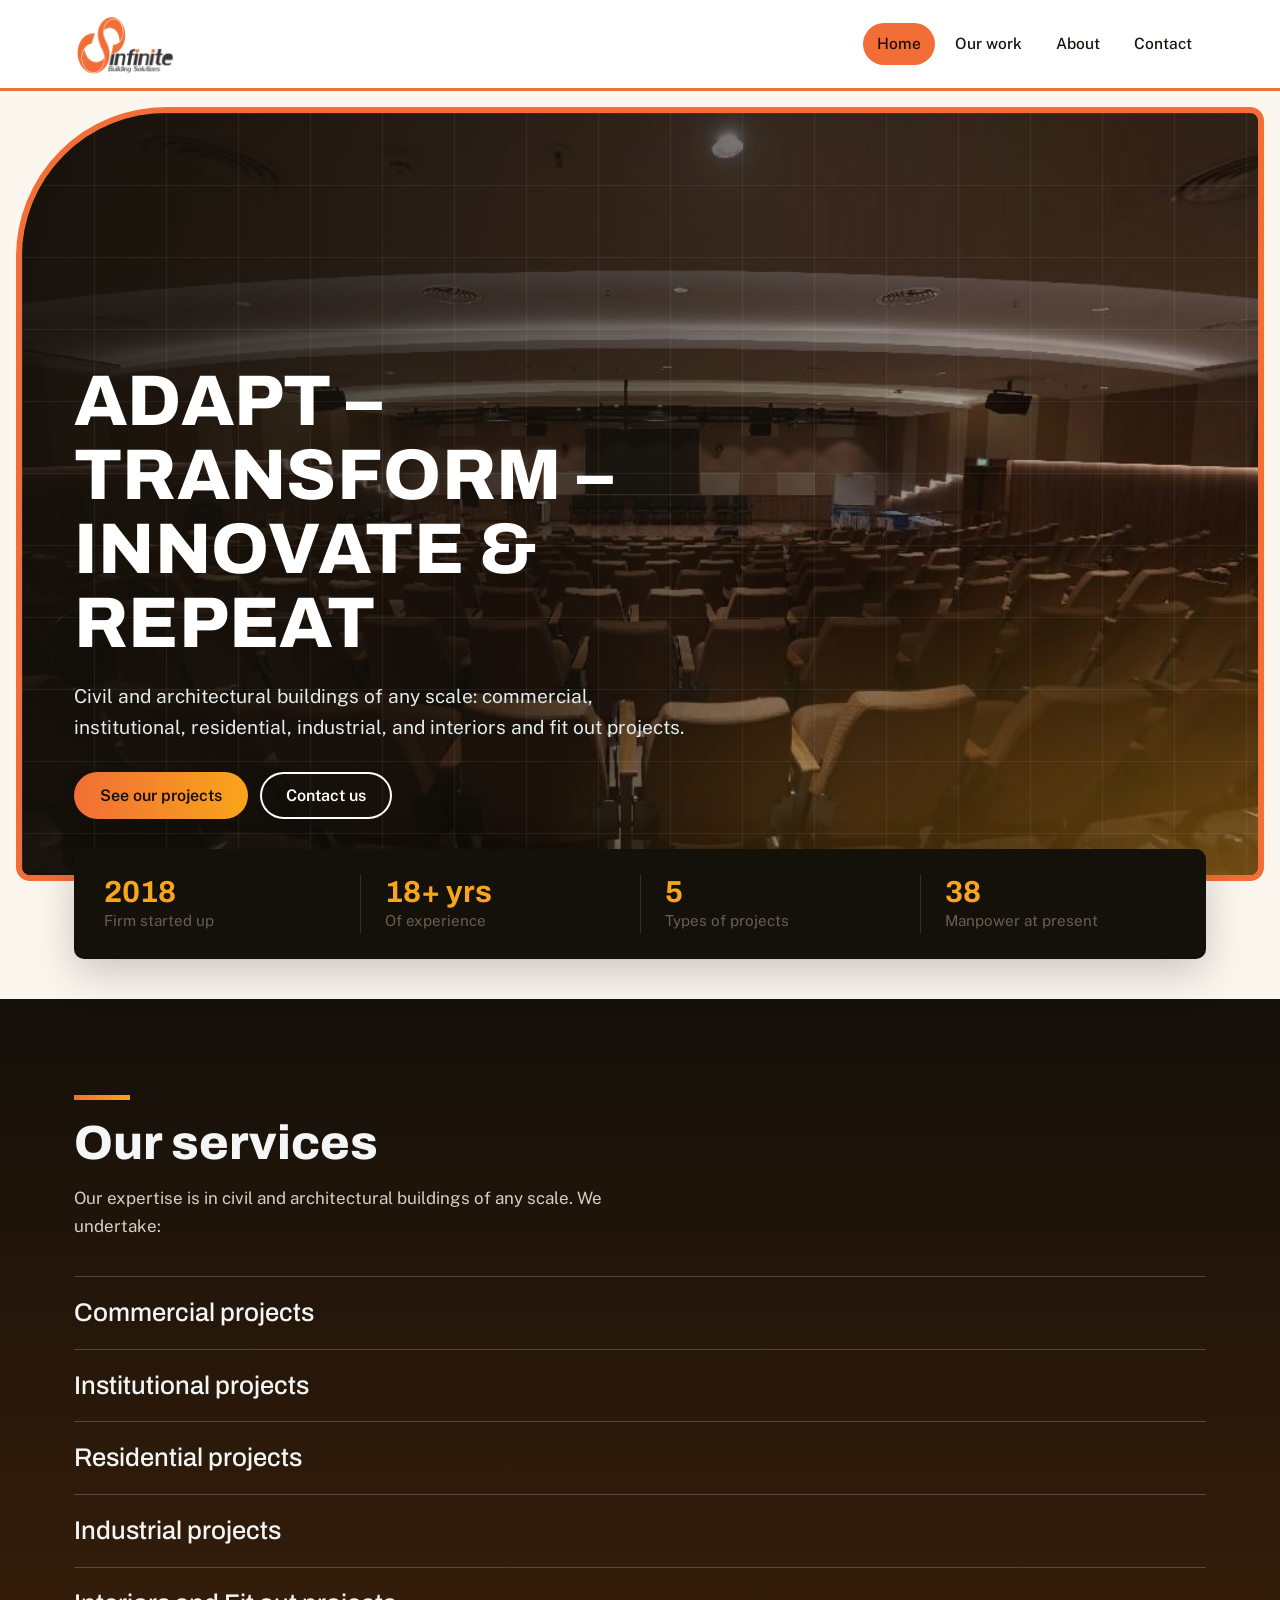
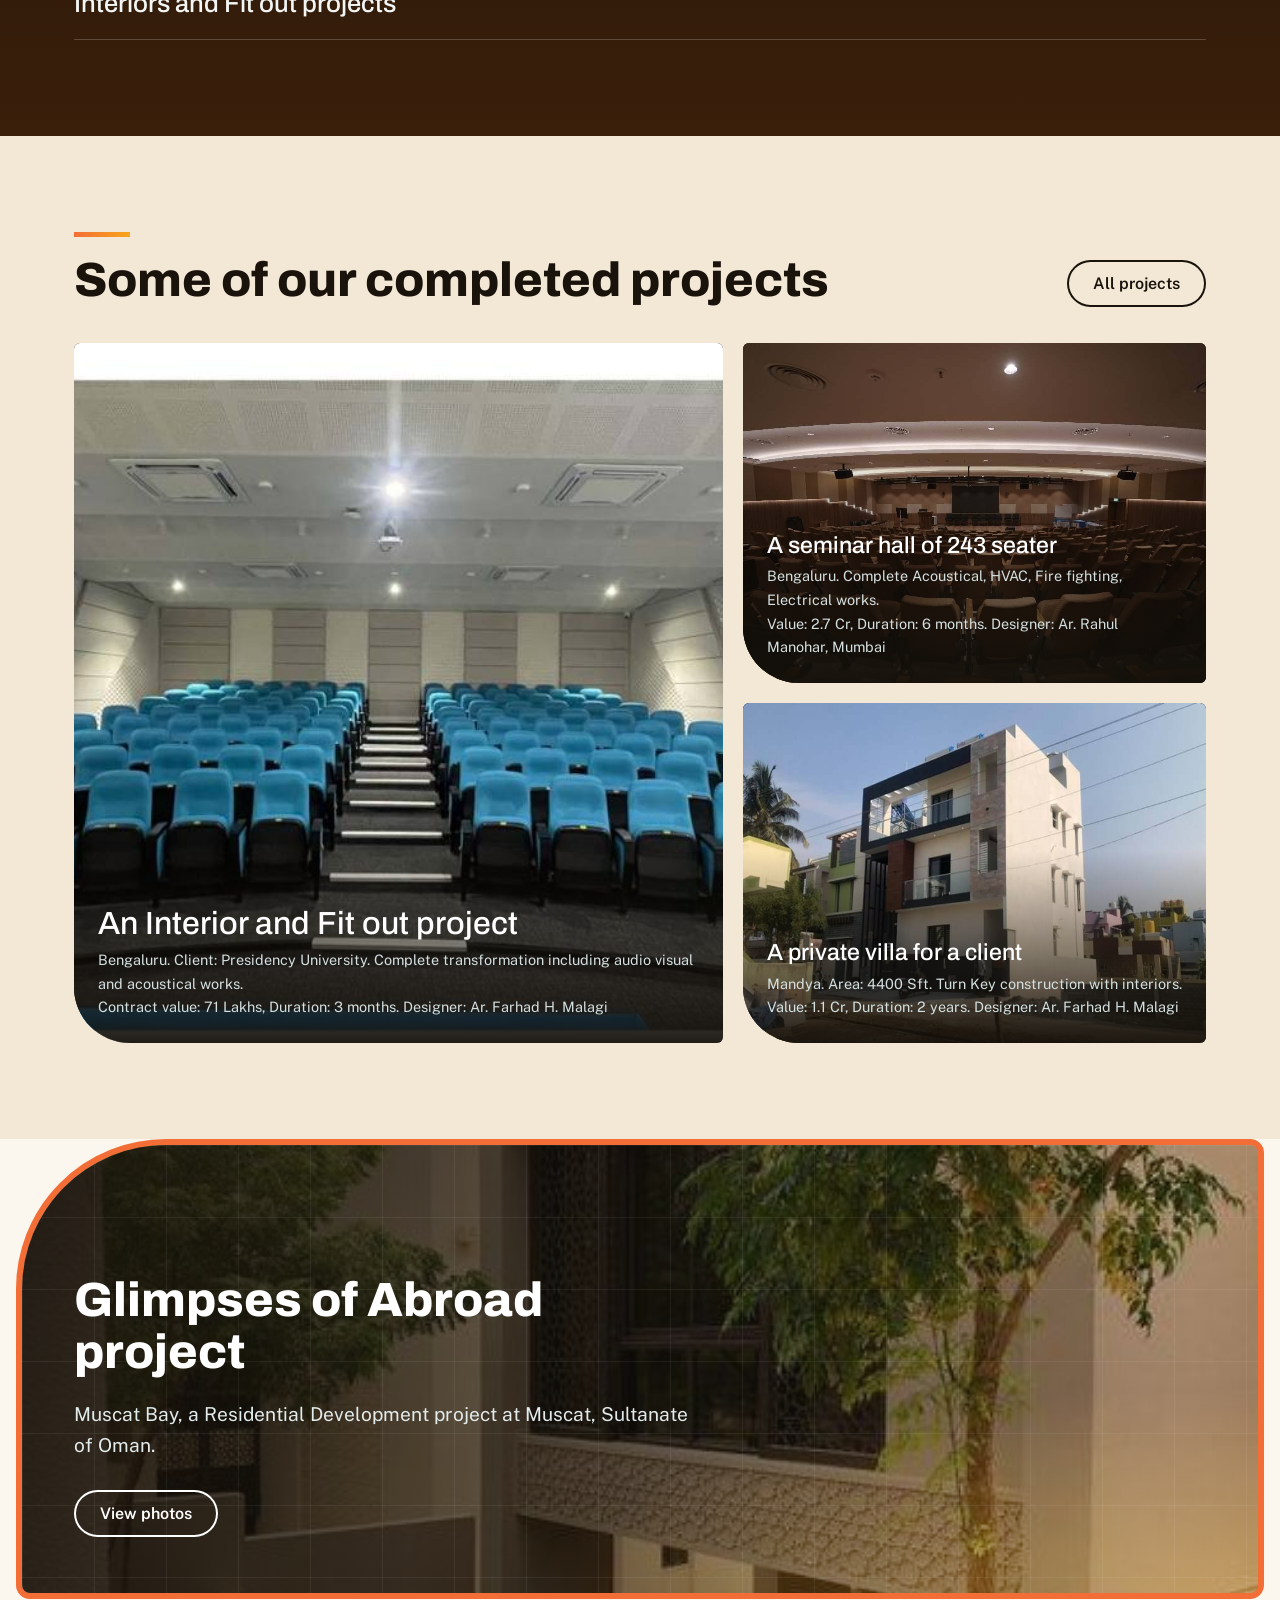
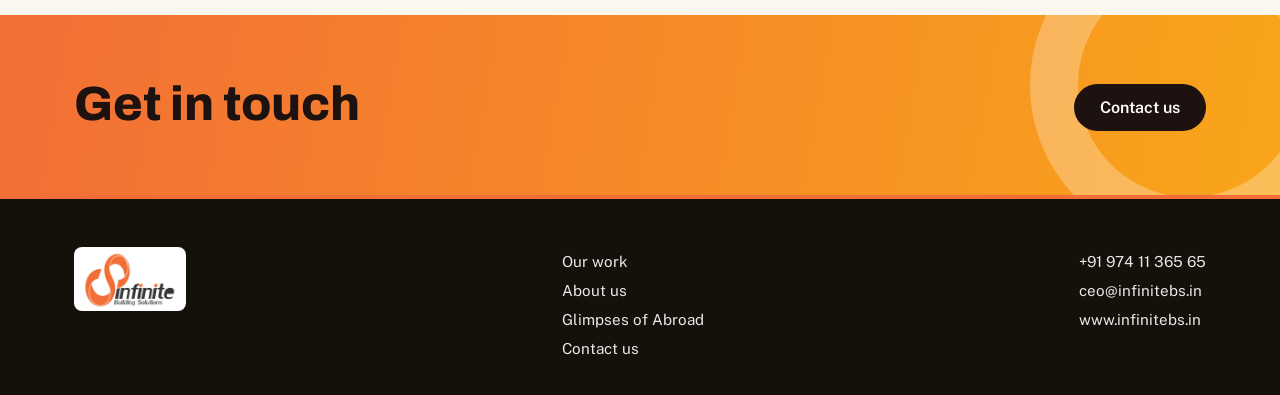
==== index.html @ ffa393c1 "Mobile hamburger menu" ====
<!DOCTYPE html>
<html lang="en"><head><meta charset="utf-8">
<meta name="viewport" content="width=device-width, initial-scale=1, viewport-fit=cover">
<title>Infinite Building Solutions</title>
<link rel="preconnect" href="https://fonts.googleapis.com"><link rel="preconnect" href="https://fonts.gstatic.com" crossorigin>
<link href="https://fonts.googleapis.com/css2?family=Archivo:wght@500;700;800&family=Public+Sans:wght@400;500;600&display=swap" rel="stylesheet">
<link rel="stylesheet" href="css/style.css">
</head><body>
<header><div class="nav"><a href="#home" aria-label="Infinite Building Solutions, home"><img src="images/logo.png" alt="Infinite Building Solutions"></a>
<button class="mb" aria-label="Menu" aria-expanded="false"><span></span><span></span><span></span></button>
<nav aria-label="Main"><a href="#home" data-l="home">Home</a><a href="#work" data-l="work">Our work</a><a href="#about" data-l="about">About</a><a href="#contact" data-l="contact">Contact</a></nav></div></header>
<main>
<section class="pg" id="home">
<div class="bn tall i1"><div class="w"><h1>Adapt – Transform – Innovate &amp; Repeat</h1><p>Civil and architectural buildings of any scale: commercial, institutional, residential, industrial, and interiors and fit out projects.</p><div class="cta"><a class="btn" href="#work">See our projects</a><a class="btn ghost lt" href="#contact">Contact us</a></div></div></div>
<div class="w"><div class="stats"><div><b>2018</b>Firm started up</div><div><b>18+ yrs</b>Of experience</div><div><b>5</b>Types of projects</div><div><b>38</b>Manpower at present</div></div></div>
<div class="sec dark" style="margin-top:40px"><div class="w"><h2>Our services</h2><p class="lead" style="margin-top:14px">Our expertise is in civil and architectural buildings of any scale. We undertake:</p>
<div class="svc"><div><h3>Commercial projects</h3></div><div><h3>Institutional projects</h3></div><div><h3>Residential projects</h3></div><div><h3>Industrial projects</h3></div><div><h3>Interiors and Fit out projects</h3></div></div></div></div>
<div class="sec" style="background:var(--st)"><div class="w"><div class="hd"><h2>Some of our completed projects</h2><a class="btn ghost" href="#work">All projects</a></div><div class="peek" id="peek"></div></div></div>
<div class="bn mid i5"><div class="w"><h2>Glimpses of Abroad project</h2><p>Muscat Bay, a Residential Development project at Muscat, Sultanate of Oman.</p><a href="#abroad" class="btn ghost lt">View photos</a></div></div>
<div class="band"><div class="w hd" style="margin:0 auto"><h2>Get in touch</h2><a class="btn" href="#contact">Contact us</a></div></div></section>

<section class="pg" id="work"><div class="bn i2"><div class="w"><h1>Our work</h1><p>Some of our completed projects and on going projects.</p></div></div>
<div class="w sec" style="padding-top:56px"><h2>Completed projects</h2><div class="grid" id="done"></div><h2 class="g2">Ongoing projects</h2><div class="grid" id="going"></div></div></section>

<section class="pg" id="about"><div class="bn i3"><div class="w"><h1>About us</h1></div></div>
<div class="w sec two"><div><p>With 18+ years of vast experience in construction, architecture, latest technology and interiors, with Indian and international working knowledge, thorough practices and an understanding of industrial requirements in construction, we aim at new challenges, with high capability to solve maximum construction problems and targeting new altitudes. We are now coming to you with a brand name of “Infinite Building Solutions”.</p>
<p>Our firm started up in 2018 aiming to construct designer specific buildings with a vision of being super specialized in professional engineering services.</p>
<p>Apart from that we have a bench mark to be an expert, reliable and renowned building contractor wherever we operate.</p></div>
<div class="facts"><div><b>2018</b>Firm started up</div><div><b>18+ years</b>Of experience</div><div><b>5</b>Types of projects</div><div><b>38</b>Manpower at present</div></div></div>
<div class="sec dark"><div class="w two"><div><h2>Our mission</h2><p style="margin-top:22px"><b>ADAPT – TRANSFORM – INNOVATE &amp; REPEAT</b></p><p>Our mission is to provide an exceptional customer service. We strive to make you feel special, acknowledged and appreciated.</p><p>We pride ourselves on being trustworthy, professional and ethical while developing a strong relationship with you. So we not only build, we will always try to exceed your expectations in terms of service.</p><p>We believe in you as you believe in us to complete the project with the best of industry standards.</p></div>
<div><h2>Manpower at present</h2><table class="mp" style="margin-top:22px"><tr><td>CEO</td><td>1</td></tr><tr><td>Accountant</td><td>1</td></tr><tr><td>HR</td><td>1</td></tr><tr><td>Quantity surveyor</td><td>1</td></tr><tr><td>Site engineers</td><td>3</td></tr><tr><td>Site supervisors</td><td>3</td></tr><tr><td>Carpenters</td><td>6</td></tr><tr><td>Helpers</td><td>6</td></tr><tr><td>Masons</td><td>5</td></tr><tr><td>Helpers</td><td>5</td></tr><tr><td>Painters</td><td>6</td></tr></table>
<p class="mut">Organization chart: the CEO oversees Accounts, HR, Quantity surveyor and Site engineers. Site engineers lead Site supervisors, who lead the workers.</p></div></div></div>
<div class="band"><div class="w hd" style="margin:0 auto"><h2>Get in touch</h2><a class="btn" href="#contact">Contact us</a></div></div></section>

<section class="pg" id="abroad"><div class="bn i6"><div class="w"><h1>Glimpses of Abroad project</h1><p>Middle East project photographical glimpses for reference.</p></div></div>
<div class="w sec"><h2>Muscat Bay</h2><p style="font-size:1.2rem;margin-top:18px">A Residential Development project at Muscat, Sultanate of Oman.</p><div class="gal"><img src="images/abroad-01.jpg" alt="Muscat Bay, Muscat, Sultanate of Oman" loading="lazy"><img src="images/abroad-02.jpg" alt="Muscat Bay, Muscat, Sultanate of Oman" loading="lazy"><img src="images/abroad-03.jpg" alt="Muscat Bay, Muscat, Sultanate of Oman" loading="lazy"><img src="images/abroad-04.jpg" alt="Muscat Bay, Muscat, Sultanate of Oman" loading="lazy"><img src="images/abroad-05.jpg" alt="Muscat Bay, Muscat, Sultanate of Oman" loading="lazy"><img src="images/abroad-06.jpg" alt="Muscat Bay, Muscat, Sultanate of Oman" loading="lazy"><img src="images/abroad-07.jpg" alt="Muscat Bay, Muscat, Sultanate of Oman" loading="lazy"><img src="images/abroad-08.jpg" alt="Muscat Bay, Muscat, Sultanate of Oman" loading="lazy"><img src="images/abroad-09.jpg" alt="Muscat Bay, Muscat, Sultanate of Oman" loading="lazy"><img src="images/abroad-10.jpg" alt="Muscat Bay, Muscat, Sultanate of Oman" loading="lazy"><img src="images/abroad-11.jpg" alt="Muscat Bay, Muscat, Sultanate of Oman" loading="lazy"><img src="images/abroad-12.jpg" alt="Muscat Bay, Muscat, Sultanate of Oman" loading="lazy"></div></div>
<div class="band"><div class="w hd" style="margin:0 auto"><h2>Get in touch</h2><a class="btn" href="#contact">Contact us</a></div></div></section>
<section class="pg" id="contact"><div class="bn i4"><div class="w"><h1>Contact us</h1></div></div>
<div class="w two sec"><form id="f"><label>Your name<input name="n" required autocomplete="name"></label><label>Phone<input name="p" type="tel" required autocomplete="tel"></label>
<label>Project type<select name="t"><option>Commercial projects</option><option>Institutional projects</option><option>Residential projects</option><option>Industrial projects</option><option>Interiors and Fit out projects</option></select></label>
<label>About your project<textarea name="m" rows="5"></textarea></label><button class="btn" type="submit">Send enquiry</button><small class="mut" id="note"></small></form>
<div class="info"><p><b>Contact number</b><a href="tel:+919741136565">+91 974 11 365 65</a></p><p><b>Email Id</b><a href="mailto:ceo@infinitebs.in">ceo@infinitebs.in</a></p><p><b>Website</b><a href="https://www.infinitebs.in">www.infinitebs.in</a></p><p><b>Principal place of business</b>340, Post Office Road, Sri Bireshwara Kurubhara Sanga, Siddalingapura, Mysuru, Karnataka 570003</p></div></div></section>
</main>
<footer><div class="w"><div><img src="images/logo.png" alt="Infinite Building Solutions"></div>
<div><a href="#work">Our work</a><a href="#about">About us</a><a href="#abroad">Glimpses of Abroad</a><a href="#contact">Contact us</a></div><div><a href="tel:+919741136565">+91 974 11 365 65</a><a href="mailto:ceo@infinitebs.in">ceo@infinitebs.in</a><a href="https://www.infinitebs.in">www.infinitebs.in</a></div></div></footer>
<script src="js/script.js" defer></script>
</body></html>
---- css/style.css ----
:root{--or:#f26e36;--ink:#373535;--pe:#1f3d47;--bg:#fff;--fg:#2b2a2a;--mut:#6a6b6d;--st:#eef1f0;--ln:#dfe3e2;box-sizing:border-box;padding-top:env(safe-area-inset-top,0px);padding-bottom:env(safe-area-inset-bottom,0px);color-scheme:light}
html{scroll-padding-top:env(safe-area-inset-top,0px);scroll-behavior:smooth}


*,*::before,*::after{box-sizing:inherit}
body{margin:0;background:var(--bg);color:var(--fg);font:400 17px/1.65 "Public Sans",system-ui,sans-serif}
body::before{content:"";position:fixed;inset:0 0 auto;height:env(safe-area-inset-top,0px);background:var(--bg);z-index:10}
h1,h2,h3{font-family:"Archivo","Public Sans",system-ui,sans-serif;line-height:1.08;margin:0;letter-spacing:-.02em}
h1{font-size:clamp(2.5rem,6.4vw,5rem);font-weight:700}h2{font-size:clamp(1.9rem,4vw,3rem);font-weight:700}h3{font-size:1.3rem;font-weight:500}
p{margin:0 0 1em;max-width:62ch}a{color:inherit}
:focus-visible{outline:3px solid var(--or);outline-offset:3px}
.w{max-width:1180px;margin:0 auto;padding:0 24px}
header{position:sticky;top:env(safe-area-inset-top,0px);z-index:20;background:var(--bg);border-bottom:1px solid var(--ln)}
.nav{display:flex;align-items:center;justify-content:space-between;gap:16px;padding:12px 24px;max-width:1180px;margin:0 auto}
.nav img{height:46px;display:block;background:#fff;border-radius:8px;padding:3px 6px}
nav{display:flex;gap:6px;align-items:center;flex-wrap:wrap}
nav a{text-decoration:none;padding:8px 14px;border-radius:99px;font-weight:500;font-size:.97rem}
nav a:hover{background:var(--st)}nav a.on{background:var(--ink);color:#fff}
.btn{display:inline-block;background:var(--or);color:#1d1210;font-weight:600;padding:14px 26px;border-radius:99px;text-decoration:none;border:0;font:600 1rem "Public Sans",sans-serif;cursor:pointer}
.btn:hover{filter:brightness(1.07)}.btn.ghost{background:transparent;color:var(--fg);box-shadow:inset 0 0 0 2px var(--fg)}
.pg{display:none}.pg.on{display:block}
.hero{display:grid;grid-template-columns:1fr 1.05fr;gap:56px;align-items:center;padding:64px 0 80px}
.hero p{font-size:1.18rem;color:var(--mut);margin:24px 0 32px}.cta{display:flex;gap:12px;flex-wrap:wrap}
.frame{position:relative;margin:0 0 0 20px}
.frame::before{content:"";position:absolute;inset:-18px 18px 18px -18px;border:6px solid var(--or);border-radius:170px 10px 10px 10px}
.frame img{position:relative;display:block;width:100%;aspect-ratio:4/4.3;object-fit:cover;border-radius:170px 10px 10px 10px;animation:rv 1.1s cubic-bezier(.2,.7,.2,1) both}
@keyframes rv{from{clip-path:inset(0 0 100% 0)}to{clip-path:inset(0)}}
@media (prefers-reduced-motion:reduce){.frame img{animation:none}html{scroll-behavior:auto}}
.sec{padding:84px 0}.dark{background:var(--pe);color:#f3f6f5}.dark .mut{color:#b8c8c9}.mut{color:var(--mut)}
.svc{margin-top:36px;border-top:1px solid #ffffff33}
.svc div{display:grid;grid-template-columns:minmax(200px,1fr) 2fr;gap:24px;padding:22px 0;border-bottom:1px solid #ffffff33;align-items:baseline}
.svc h3{font-size:1.6rem}.svc p{margin:0;color:#cfdcdc}
.hd{display:flex;justify-content:space-between;align-items:end;gap:24px;flex-wrap:wrap;margin-bottom:36px}
.peek{display:grid;grid-template-columns:1.4fr 1fr;grid-template-rows:auto auto;gap:20px}
.peek .a{grid-row:span 2}
.card{background:var(--st);border-radius:6px 6px 6px 56px;overflow:hidden;display:flex;flex-direction:column}
.card img,.tile{width:100%;height:230px;object-fit:cover;display:block}
.peek .a img{height:100%;min-height:380px}
.tile{background:var(--pe);color:#ffffff88;font:700 2.2rem "Archivo",sans-serif;display:flex;align-items:end;padding:16px;background-image:linear-gradient(135deg,transparent 60%,var(--or) 60%)}
.card .b{padding:18px 22px 24px}.card h3{margin-bottom:6px}.card small{color:var(--mut);display:block;font-size:.9rem}
.tag{display:inline-block;font-size:.8rem;font-weight:600;background:var(--or);color:#1d1210;padding:2px 10px;border-radius:99px;margin-bottom:10px}
.filters{display:none;gap:8px;flex-wrap:wrap;margin-bottom:32px}
.filters button{font:500 .95rem "Public Sans",sans-serif;background:transparent;color:var(--fg);border:1.5px solid var(--ln);padding:8px 18px;border-radius:99px;cursor:pointer}
.filters button[aria-pressed=true]{background:var(--ink);color:#fff;border-color:var(--ink)}
.grid{display:grid;grid-template-columns:repeat(auto-fill,minmax(300px,1fr));gap:22px}
.ph{padding:64px 0 24px}.ph p{font-size:1.15rem;color:var(--mut);margin-top:18px}
.two{display:grid;grid-template-columns:1fr 1fr;gap:56px}
.facts{display:grid;grid-template-columns:1fr 1fr;gap:28px 20px;margin-top:8px}.facts b{display:block;font:700 2.1rem "Archivo",sans-serif}
.band{background:var(--or);color:#1d1210;padding:64px 0}.band .btn{background:#1d1210;color:#fff}
form{display:grid;gap:16px}label{font-weight:600;font-size:.95rem;display:grid;gap:6px}
input,select,textarea{font:inherit;padding:13px 14px;border-radius:8px;border:1.5px solid var(--ln);background:var(--bg);color:var(--fg)}
.info p{margin-bottom:1.2em}.info b{display:block}
footer{background:var(--ink);color:#e8e8e8;padding:48px 0 32px;font-size:.95rem}
footer .w{display:flex;justify-content:space-between;gap:24px;flex-wrap:wrap}footer img{height:50px;background:#fff;border-radius:8px;padding:4px 8px}
footer a{display:block;text-decoration:none;padding:2px 0}
@media(max-width:860px){.hero,.two,.peek{grid-template-columns:1fr}.peek .a{grid-row:auto}.svc div{grid-template-columns:1fr;gap:6px}.frame{margin-left:14px}.hero{padding-top:36px}.sec{padding:60px 0}}

:root{}
.bn{position:relative;margin:16px;border:6px solid var(--or);border-radius:150px 14px 14px 14px;min-height:46vh;display:flex;align-items:flex-end;color:#fff;background:var(--pe) center/cover no-repeat;overflow:hidden}
.bn::before{content:"";position:absolute;inset:0;background:linear-gradient(100deg,#0c1a1fe6 0%,#0c1a1f99 48%,#0c1a1f33 100%)}
.bn .w{position:relative;width:100%;padding-top:130px;padding-bottom:56px}.bn.tall{min-height:86vh}.bn.mid{min-height:380px;margin:0 16px 16px}
.bn h1{max-width:15ch}.bn.mid h2{max-width:18ch}.bn p{color:#e3ecec;font-size:1.2rem;margin:20px 0 28px;max-width:52ch}.bn .w>p:last-child{margin-bottom:0}
.btn.lt{color:#fff;box-shadow:inset 0 0 0 2px #fff}
.stats{display:grid;grid-template-columns:repeat(4,1fr);background:var(--bg);color:var(--fg);border-radius:10px;margin-top:-48px;position:relative;z-index:2;box-shadow:0 14px 44px #0003;padding:26px 6px}
.stats div{padding:0 24px;border-left:1px solid var(--ln);font-size:.95rem;color:var(--mut)}.stats div:first-child{border:0}.stats b{display:block;font:700 1.9rem "Archivo",sans-serif;color:var(--fg)}
.sec{padding:96px 0}
.card{position:relative;min-height:340px;color:#fff;background:var(--pe);isolation:isolate}
.card img,.tile{position:absolute;inset:0;width:100%;height:100%;object-fit:cover;z-index:-1;transition:transform .7s}
.card:hover img{transform:scale(1.05)}.peek .a{min-height:640px}.peek .a img{min-height:0}
.tile{font-size:2.6rem;align-items:flex-start;padding:22px;background-image:linear-gradient(135deg,transparent 62%,var(--or) 62%)}
.card .b{position:relative;margin-top:auto;width:100%;padding:90px 24px 24px;background:linear-gradient(transparent,#0a161bf2)}
.card h3{color:#fff;font-size:1.45rem}.card small{color:#d4e0e0}.peek .a h3{font-size:2rem}
.card{justify-content:flex-end}
@media(max-width:860px){.stats{grid-template-columns:1fr 1fr;gap:20px 0}.stats div:nth-child(3){border:0}.bn{border-radius:90px 12px 12px 12px;margin:10px}.bn.tall{min-height:80vh}.peek .a{min-height:420px}}

/* hero images: paths are relative to this stylesheet */
.bn.i1{background-image:url(../images/hero-home.jpg);background-position:center;background-size:cover}
.bn.i2{background-image:url(../images/hero-work.jpg);background-position:center;background-size:cover}
.bn.i3{background-image:url(../images/hero-about.jpg);background-position:center;background-size:cover}
.bn.i4{background-image:url(../images/hero-contact.jpg);background-position:center;background-size:cover}
.bn.i5{background-image:url(../images/oman.jpg);background-position:center;background-size:cover}

/* ---- v2: bolder palette, motion, theme picker ---- */
:root{--bg:#fff8f1;--fg:#241a15;--mut:#6f625a;--st:#ffe7d1;--ln:#efd7c2;--pe:#2b2625;--yl:#ffc83d;color-scheme:light}
html[data-pal=teal]{--bg:#f3fbfa;--fg:#0f2a2d;--mut:#4d6b6e;--st:#d9f2ee;--ln:#bfe3dd;--pe:#0d4a4f}
html[data-pal=night]{--bg:#15110f;--fg:#f4ece6;--mut:#b5a69c;--st:#221b18;--ln:#3a2f2a;--pe:#0a0706;color-scheme:dark}
body{overflow-x:clip}
.bn::before{background:linear-gradient(100deg,#150f0dcc 0%,#150f0d66 52%,#150f0d1a 100%)}
.bn h1{font-size:clamp(2.8rem,8vw,6.6rem);max-width:13ch}
mark{background:linear-gradient(transparent 60%,var(--yl) 60%);color:inherit;padding:0 .08em}
.btn{transition:transform .25s,filter .25s}.btn:hover{transform:translateY(-3px) rotate(-1deg)}
.bdg{position:absolute;right:7%;bottom:26%;width:150px;height:150px;z-index:2}
.bdg .rot{transform-origin:100px 100px;animation:sp 20s linear infinite}.bdg text{font:700 15.5px "Archivo",sans-serif;fill:#1d1210;letter-spacing:1.5px}
.bdg circle{fill:var(--yl)}.bdg .c{font:700 54px "Archivo",sans-serif;text-anchor:middle;letter-spacing:0}
@keyframes sp{to{transform:rotate(360deg)}}
.mq{background:var(--or);color:#1d1210;overflow:hidden;white-space:nowrap;padding:14px 0;transform:rotate(-1.4deg);margin:40px -20px 46px;border-block:3px solid #1d1210;position:relative;z-index:3}
.mq div{display:inline-block;animation:mq 30s linear infinite;font:700 1.5rem "Archivo",sans-serif;letter-spacing:.05em;text-transform:uppercase}
@keyframes mq{to{transform:translateX(-50%)}}
.svc div{transition:background .3s,padding .3s,color .3s}.svc div:hover{background:var(--or);color:#1d1210;padding-left:22px}.svc div:hover p{color:#1d1210}
.card{transition:transform .35s,border-radius .35s}.card:hover{transform:translateY(-8px);border-radius:56px 6px 56px 6px}
.band{position:relative;overflow:hidden}.band::after{content:"";position:absolute;right:-70px;top:-90px;width:320px;height:320px;border:48px solid #ffffff45;border-radius:50%}.band .w{position:relative;z-index:1}
.stats b{color:var(--or)}
.rv{opacity:0;transform:translateY(30px);transition:opacity .7s,transform .7s}.rv.in{opacity:1;transform:none}
.tp{position:fixed;right:16px;bottom:calc(16px + env(safe-area-inset-bottom,0px));z-index:30;display:flex;gap:8px;align-items:center;background:var(--bg);color:var(--fg);border:1px solid var(--ln);padding:8px 12px;border-radius:99px;box-shadow:0 8px 28px #0003;font-size:.78rem;font-weight:600}
.tp button{width:26px;height:26px;border-radius:50%;border:2px solid var(--bg);cursor:pointer;box-shadow:0 0 0 1px var(--ln)}.tp button[aria-pressed=true]{box-shadow:0 0 0 2px var(--fg)}
@media(max-width:860px){.bdg{width:100px;height:100px;right:5%;bottom:30%}.mq div{font-size:1.15rem}}
@media(prefers-reduced-motion:reduce){.rv{opacity:1;transform:none;transition:none}.mq div,.bdg .rot{animation:none}}

/* ---- v3: golden-hour palette, premium + bold, logo tab ---- */
:root{--bg:#fbf6ee;--fg:#1a130c;--mut:#6b5d4f;--st:#f3e8d6;--ln:#e6d6bd;--pe:#1b130b;--dk:#14100a;--br:#3a1f0a;--am:#f9a51a;--yl:#fdd04e;color-scheme:light}
body::before{background:var(--dk)}
header{background:var(--dk);border-bottom:1px solid #ffffff1f}
.nav img{height:96px;margin:-12px 0 -56px;padding:14px 22px;border-radius:0 0 28px 28px;background:#fff;box-shadow:0 14px 32px #0007,0 4px 0 var(--or)}
nav a{color:#f3ece2}nav a:hover{background:#ffffff1c}nav a.on{background:var(--or);color:#14100a}
.btn{background:linear-gradient(90deg,var(--or),var(--am));color:#14100a}
.bn::before{background:linear-gradient(#ffffff10 1px,transparent 1px) 0 0/72px 72px,linear-gradient(90deg,#ffffff10 1px,transparent 1px) 0 0/72px 72px,linear-gradient(100deg,#14100aeb 0%,#14100a99 50%,#3a1f0a33 100%)}
.bn::after{content:"";position:absolute;inset:0;background:radial-gradient(90% 70% at 100% 100%,#f9a51a66,transparent 65%);mix-blend-mode:screen}
.bn .w{z-index:1}
.stats{background:var(--dk);color:#cfc4b6}.stats div{border-color:#ffffff22}.stats b{color:var(--am)}
.dark{background:linear-gradient(180deg,var(--dk),var(--br))}
.sec h2::before{content:"";display:block;width:56px;height:5px;background:linear-gradient(90deg,var(--or),var(--am));margin-bottom:18px}
.facts b{color:var(--or)}
.card{background:var(--dk)}.card .b{background:linear-gradient(transparent,#14100af2)}.tile{background-color:var(--br)}
.band{background:linear-gradient(100deg,var(--or),var(--am))}
footer{background:var(--dk);border-top:4px solid var(--or)}footer img{height:64px}
@media(max-width:860px){.nav img{height:76px;padding:10px 16px;margin:-12px 0 -38px}}

/* ---- v4: white header, plain logo ---- */
body::before{background:#fff}
header{background:#fff;border-bottom:3px solid var(--or)}
.nav img{height:64px;margin:0;padding:2px 0;border-radius:0;background:none;box-shadow:none}
nav a{color:var(--fg)}nav a:hover{background:var(--st)}nav a.on{background:var(--or);color:#14100a}
@media(max-width:860px){.nav img{height:52px;margin:0;padding:2px 0}}

/* ---- v5: Archivo headings, PDF-only copy ---- */
h1,h2,h3{letter-spacing:0}h2{font-weight:800}
.bn h1{font-size:clamp(2.3rem,5.6vw,4.9rem);line-height:1.03;max-width:17ch;text-transform:uppercase;font-weight:800;letter-spacing:.005em}
.svc div{grid-template-columns:1fr}.dark .lead{color:#d9cfc2;max-width:60ch}
.mp{width:100%;border-collapse:collapse;margin:8px 0 20px}.mp td{padding:9px 0;border-bottom:1px solid #ffffff33}.mp td:last-child{text-align:right;font-weight:600}

/* ---- v6: work sections, abroad page, mobile ---- */
.bn.i6{background-image:url(../images/hero-abroad.jpg);background-position:center;background-size:cover}
.g2{margin-top:84px}#done,#going{margin-top:30px}
.gal{columns:3 260px;column-gap:16px;margin-top:36px}.gal img{width:100%;display:block;margin:0 0 16px;border-radius:6px 6px 6px 36px;break-inside:avoid}
@media(max-width:860px){.peek .card,.peek .a{min-height:320px}.peek .a h3{font-size:1.45rem}.bn.mid{min-height:0}.bn.mid .w{padding-top:64px;padding-bottom:40px}.g2{margin-top:56px}}
@media(max-width:600px){.gal{columns:2 140px;column-gap:10px}.gal img{margin-bottom:10px;border-radius:4px 4px 4px 22px}.grid{grid-template-columns:1fr}}
/* ---- v7: mobile hamburger menu ---- */
.mb{display:none}
@media(max-width:860px){
.mb{display:flex;flex-direction:column;align-items:center;justify-content:center;gap:6px;width:48px;height:48px;border:0;border-radius:50%;background:var(--st);cursor:pointer}
.mb span{width:22px;height:2.5px;background:var(--fg);border-radius:2px;transition:transform .25s,opacity .25s}
.mb[aria-expanded=true] span:nth-child(1){transform:translateY(8.5px) rotate(45deg)}
.mb[aria-expanded=true] span:nth-child(2){opacity:0}
.mb[aria-expanded=true] span:nth-child(3){transform:translateY(-8.5px) rotate(-45deg)}
header nav{display:none;position:absolute;top:100%;left:0;right:0;flex-direction:column;align-items:stretch;gap:4px;background:#fff;padding:12px 24px 20px;border-bottom:3px solid var(--or);box-shadow:0 18px 30px #0002}
header nav.open{display:flex}
header nav a{padding:14px 16px;font-size:1.1rem;border-radius:10px}
}
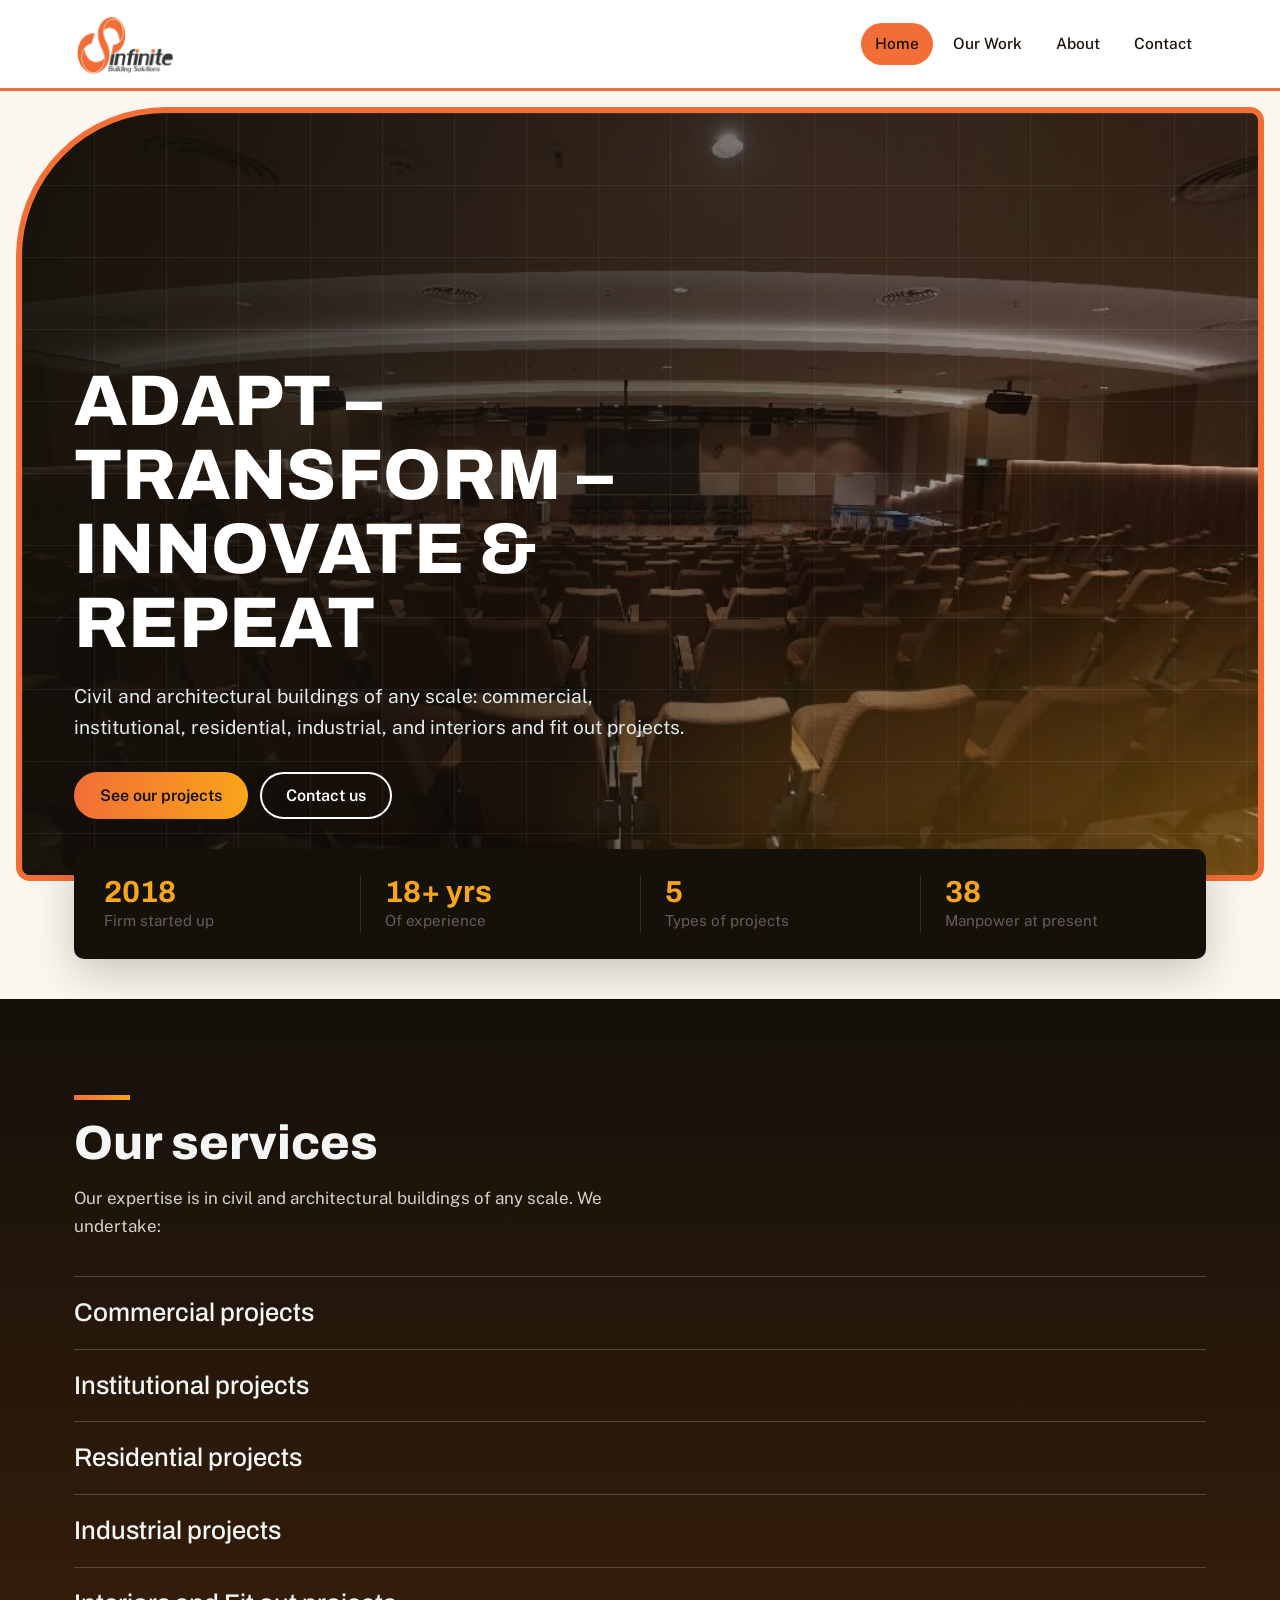
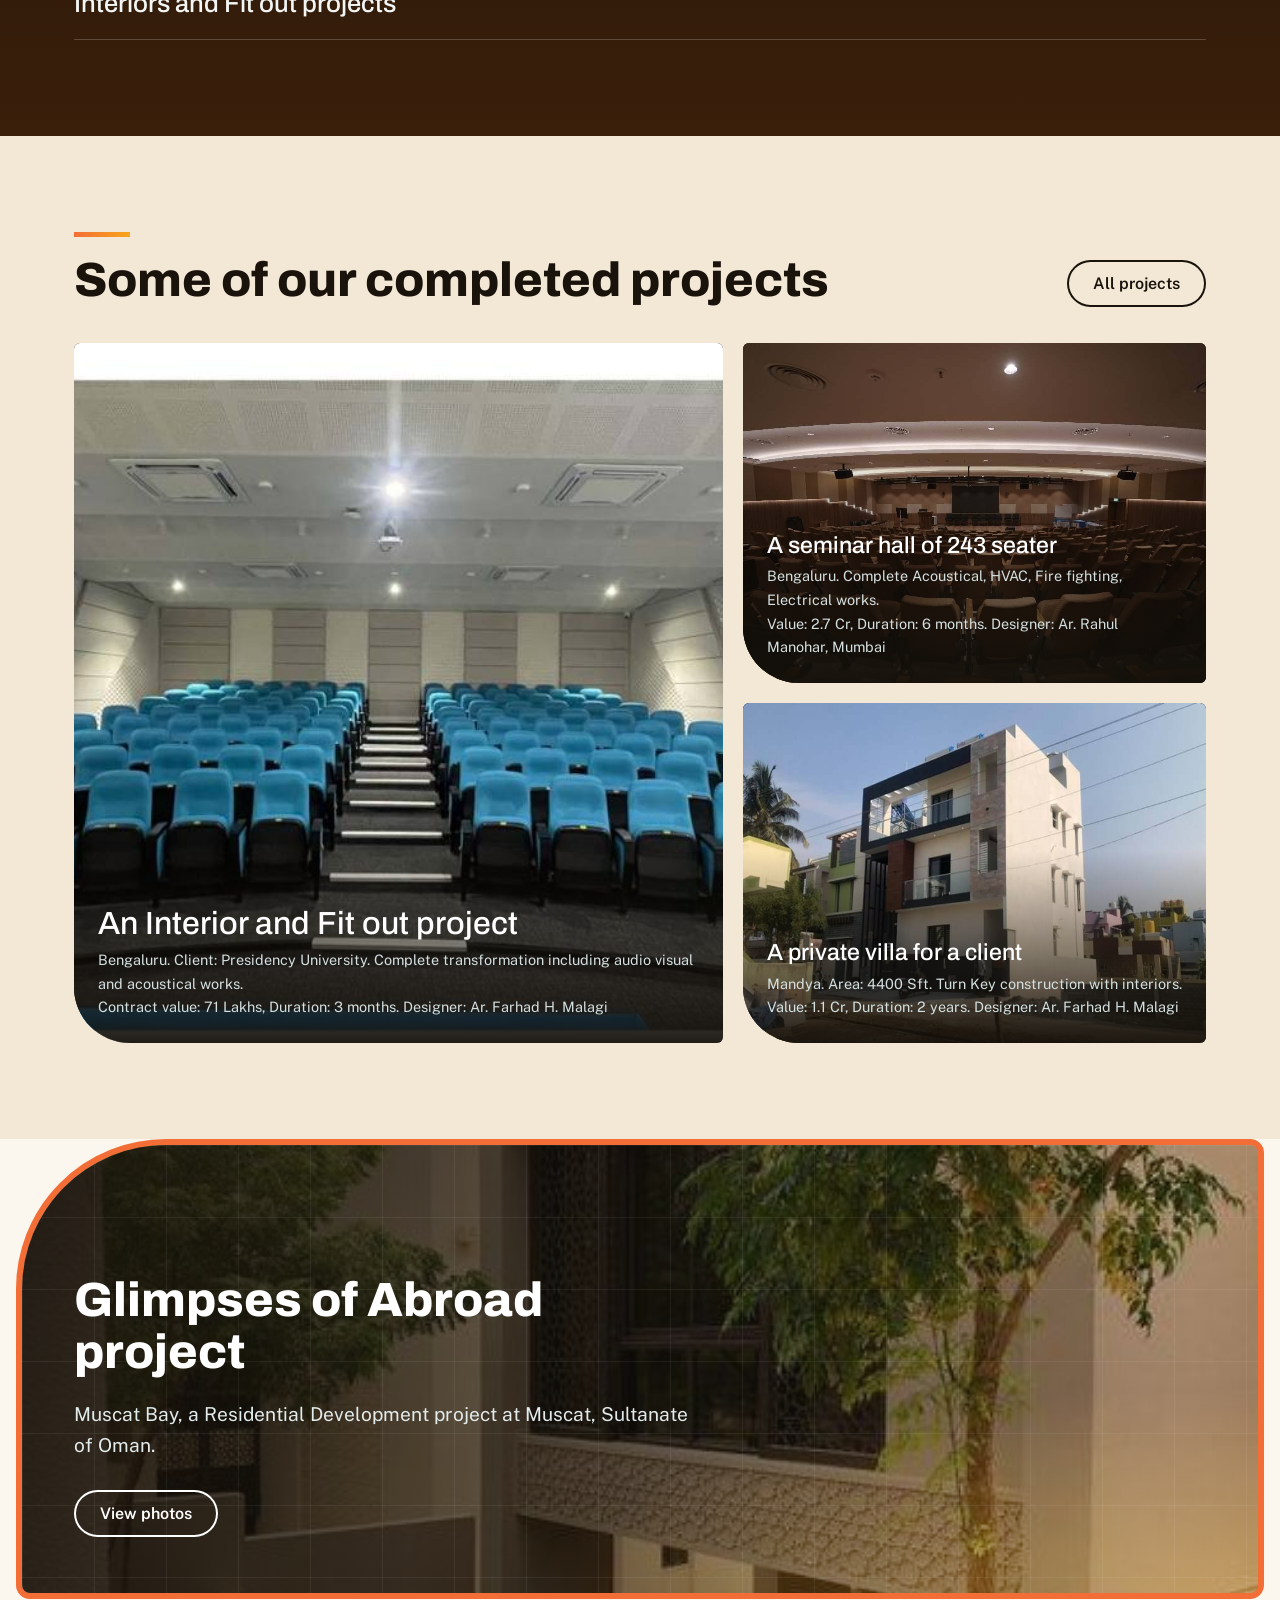
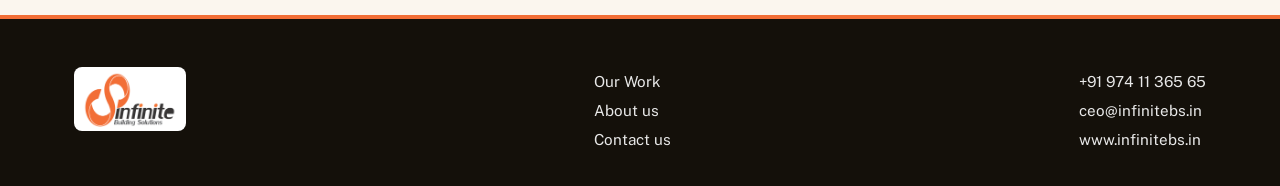
==== commit 5bec1d3e: "cards added" ====
--- a/index.html
+++ b/index.html
@@ -2,13 +2,16 @@
 <html lang="en"><head><meta charset="utf-8">
 <meta name="viewport" content="width=device-width, initial-scale=1, viewport-fit=cover">
 <title>Infinite Building Solutions</title>
+<link rel="icon" type="image/png" href="images/favicon.png">
+<link rel="icon" href="favicon.ico" sizes="any">
+<link rel="apple-touch-icon" href="images/apple-touch-icon.png">
 <link rel="preconnect" href="https://fonts.googleapis.com"><link rel="preconnect" href="https://fonts.gstatic.com" crossorigin>
 <link href="https://fonts.googleapis.com/css2?family=Archivo:wght@500;700;800&family=Public+Sans:wght@400;500;600&display=swap" rel="stylesheet">
 <link rel="stylesheet" href="css/style.css">
 </head><body>
 <header><div class="nav"><a href="#home" aria-label="Infinite Building Solutions, home"><img src="images/logo.png" alt="Infinite Building Solutions"></a>
 <button class="mb" aria-label="Menu" aria-expanded="false"><span></span><span></span><span></span></button>
-<nav aria-label="Main"><a href="#home" data-l="home">Home</a><a href="#work" data-l="work">Our work</a><a href="#about" data-l="about">About</a><a href="#contact" data-l="contact">Contact</a></nav></div></header>
+<nav aria-label="Main"><a href="#home" data-l="home">Home</a><a href="#work" data-l="work">Our Work</a><a href="#about" data-l="about">About</a><a href="#contact" data-l="contact">Contact</a></nav></div></header>
 <main>
 <section class="pg" id="home">
 <div class="bn tall i1"><div class="w"><h1>Adapt – Transform – Innovate &amp; Repeat</h1><p>Civil and architectural buildings of any scale: commercial, institutional, residential, industrial, and interiors and fit out projects.</p><div class="cta"><a class="btn" href="#work">See our projects</a><a class="btn ghost lt" href="#contact">Contact us</a></div></div></div>
@@ -17,24 +20,21 @@
 <div class="svc"><div><h3>Commercial projects</h3></div><div><h3>Institutional projects</h3></div><div><h3>Residential projects</h3></div><div><h3>Industrial projects</h3></div><div><h3>Interiors and Fit out projects</h3></div></div></div></div>
 <div class="sec" style="background:var(--st)"><div class="w"><div class="hd"><h2>Some of our completed projects</h2><a class="btn ghost" href="#work">All projects</a></div><div class="peek" id="peek"></div></div></div>
 <div class="bn mid i5"><div class="w"><h2>Glimpses of Abroad project</h2><p>Muscat Bay, a Residential Development project at Muscat, Sultanate of Oman.</p><a href="#abroad" class="btn ghost lt">View photos</a></div></div>
-<div class="band"><div class="w hd" style="margin:0 auto"><h2>Get in touch</h2><a class="btn" href="#contact">Contact us</a></div></div></section>
+</section>
 
-<section class="pg" id="work"><div class="bn i2"><div class="w"><h1>Our work</h1><p>Some of our completed projects and on going projects.</p></div></div>
-<div class="w sec" style="padding-top:56px"><h2>Completed projects</h2><div class="grid" id="done"></div><h2 class="g2">Ongoing projects</h2><div class="grid" id="going"></div></div></section>
+<section class="pg" id="work"><div class="bn i2"><div class="w"><h1>Our Work</h1><p>Some of our completed projects and on going projects.</p></div></div>
+<div class="w sec" style="padding-top:56px"><h2>Completed projects</h2><div class="grid" id="done"></div><h2 class="g2">Ongoing projects</h2><div class="grid" id="going"></div><h2 class="g2" id="abroad">Glimpses of Abroad project</h2><p style="font-size:1.2rem;margin-top:18px">Muscat Bay, a Residential Development project at Muscat, Sultanate of Oman. Middle East project photographical glimpses for reference.</p><div class="gal"><img src="images/abroad-01.jpg" alt="Muscat Bay, Muscat, Sultanate of Oman" loading="lazy"><img src="images/abroad-02.jpg" alt="Muscat Bay, Muscat, Sultanate of Oman" loading="lazy"><img src="images/abroad-03.jpg" alt="Muscat Bay, Muscat, Sultanate of Oman" loading="lazy"><img src="images/abroad-04.jpg" alt="Muscat Bay, Muscat, Sultanate of Oman" loading="lazy"><img src="images/abroad-05.jpg" alt="Muscat Bay, Muscat, Sultanate of Oman" loading="lazy"><img src="images/abroad-06.jpg" alt="Muscat Bay, Muscat, Sultanate of Oman" loading="lazy"><img src="images/abroad-07.jpg" alt="Muscat Bay, Muscat, Sultanate of Oman" loading="lazy"><img src="images/abroad-08.jpg" alt="Muscat Bay, Muscat, Sultanate of Oman" loading="lazy"><img src="images/abroad-09.jpg" alt="Muscat Bay, Muscat, Sultanate of Oman" loading="lazy"><img src="images/abroad-10.jpg" alt="Muscat Bay, Muscat, Sultanate of Oman" loading="lazy"><img src="images/abroad-11.jpg" alt="Muscat Bay, Muscat, Sultanate of Oman" loading="lazy"><img src="images/abroad-12.jpg" alt="Muscat Bay, Muscat, Sultanate of Oman" loading="lazy"></div></div></section>
 
 <section class="pg" id="about"><div class="bn i3"><div class="w"><h1>About us</h1></div></div>
 <div class="w sec two"><div><p>With 18+ years of vast experience in construction, architecture, latest technology and interiors, with Indian and international working knowledge, thorough practices and an understanding of industrial requirements in construction, we aim at new challenges, with high capability to solve maximum construction problems and targeting new altitudes. We are now coming to you with a brand name of “Infinite Building Solutions”.</p>
 <p>Our firm started up in 2018 aiming to construct designer specific buildings with a vision of being super specialized in professional engineering services.</p>
 <p>Apart from that we have a bench mark to be an expert, reliable and renowned building contractor wherever we operate.</p></div>
 <div class="facts"><div><b>2018</b>Firm started up</div><div><b>18+ years</b>Of experience</div><div><b>5</b>Types of projects</div><div><b>38</b>Manpower at present</div></div></div>
-<div class="sec dark"><div class="w two"><div><h2>Our mission</h2><p style="margin-top:22px"><b>ADAPT – TRANSFORM – INNOVATE &amp; REPEAT</b></p><p>Our mission is to provide an exceptional customer service. We strive to make you feel special, acknowledged and appreciated.</p><p>We pride ourselves on being trustworthy, professional and ethical while developing a strong relationship with you. So we not only build, we will always try to exceed your expectations in terms of service.</p><p>We believe in you as you believe in us to complete the project with the best of industry standards.</p></div>
-<div><h2>Manpower at present</h2><table class="mp" style="margin-top:22px"><tr><td>CEO</td><td>1</td></tr><tr><td>Accountant</td><td>1</td></tr><tr><td>HR</td><td>1</td></tr><tr><td>Quantity surveyor</td><td>1</td></tr><tr><td>Site engineers</td><td>3</td></tr><tr><td>Site supervisors</td><td>3</td></tr><tr><td>Carpenters</td><td>6</td></tr><tr><td>Helpers</td><td>6</td></tr><tr><td>Masons</td><td>5</td></tr><tr><td>Helpers</td><td>5</td></tr><tr><td>Painters</td><td>6</td></tr></table>
+<div class="sec"><div class="w two cards"><div class="pc"><h2>Our mission</h2><p style="margin-top:22px"><b>ADAPT – TRANSFORM – INNOVATE &amp; REPEAT</b></p><p>Our mission is to provide an exceptional customer service. We strive to make you feel special, acknowledged and appreciated.</p><p>We pride ourselves on being trustworthy, professional and ethical while developing a strong relationship with you. So we not only build, we will always try to exceed your expectations in terms of service.</p><p>We believe in you as you believe in us to complete the project with the best of industry standards.</p></div>
+<div class="pc"><h2>Manpower at present</h2><table class="mp" style="margin-top:22px"><tr><td>CEO</td><td>1</td></tr><tr><td>Accountant</td><td>1</td></tr><tr><td>HR</td><td>1</td></tr><tr><td>Quantity surveyor</td><td>1</td></tr><tr><td>Site engineers</td><td>3</td></tr><tr><td>Site supervisors</td><td>3</td></tr><tr><td>Carpenters</td><td>6</td></tr><tr><td>Helpers</td><td>6</td></tr><tr><td>Masons</td><td>5</td></tr><tr><td>Helpers</td><td>5</td></tr><tr><td>Painters</td><td>6</td></tr></table>
 <p class="mut">Organization chart: the CEO oversees Accounts, HR, Quantity surveyor and Site engineers. Site engineers lead Site supervisors, who lead the workers.</p></div></div></div>
-<div class="band"><div class="w hd" style="margin:0 auto"><h2>Get in touch</h2><a class="btn" href="#contact">Contact us</a></div></div></section>
+</section>
 
-<section class="pg" id="abroad"><div class="bn i6"><div class="w"><h1>Glimpses of Abroad project</h1><p>Middle East project photographical glimpses for reference.</p></div></div>
-<div class="w sec"><h2>Muscat Bay</h2><p style="font-size:1.2rem;margin-top:18px">A Residential Development project at Muscat, Sultanate of Oman.</p><div class="gal"><img src="images/abroad-01.jpg" alt="Muscat Bay, Muscat, Sultanate of Oman" loading="lazy"><img src="images/abroad-02.jpg" alt="Muscat Bay, Muscat, Sultanate of Oman" loading="lazy"><img src="images/abroad-03.jpg" alt="Muscat Bay, Muscat, Sultanate of Oman" loading="lazy"><img src="images/abroad-04.jpg" alt="Muscat Bay, Muscat, Sultanate of Oman" loading="lazy"><img src="images/abroad-05.jpg" alt="Muscat Bay, Muscat, Sultanate of Oman" loading="lazy"><img src="images/abroad-06.jpg" alt="Muscat Bay, Muscat, Sultanate of Oman" loading="lazy"><img src="images/abroad-07.jpg" alt="Muscat Bay, Muscat, Sultanate of Oman" loading="lazy"><img src="images/abroad-08.jpg" alt="Muscat Bay, Muscat, Sultanate of Oman" loading="lazy"><img src="images/abroad-09.jpg" alt="Muscat Bay, Muscat, Sultanate of Oman" loading="lazy"><img src="images/abroad-10.jpg" alt="Muscat Bay, Muscat, Sultanate of Oman" loading="lazy"><img src="images/abroad-11.jpg" alt="Muscat Bay, Muscat, Sultanate of Oman" loading="lazy"><img src="images/abroad-12.jpg" alt="Muscat Bay, Muscat, Sultanate of Oman" loading="lazy"></div></div>
-<div class="band"><div class="w hd" style="margin:0 auto"><h2>Get in touch</h2><a class="btn" href="#contact">Contact us</a></div></div></section>
 <section class="pg" id="contact"><div class="bn i4"><div class="w"><h1>Contact us</h1></div></div>
 <div class="w two sec"><form id="f"><label>Your name<input name="n" required autocomplete="name"></label><label>Phone<input name="p" type="tel" required autocomplete="tel"></label>
 <label>Project type<select name="t"><option>Commercial projects</option><option>Institutional projects</option><option>Residential projects</option><option>Industrial projects</option><option>Interiors and Fit out projects</option></select></label>
@@ -42,6 +42,6 @@
 <div class="info"><p><b>Contact number</b><a href="tel:+919741136565">+91 974 11 365 65</a></p><p><b>Email Id</b><a href="mailto:ceo@infinitebs.in">ceo@infinitebs.in</a></p><p><b>Website</b><a href="https://www.infinitebs.in">www.infinitebs.in</a></p><p><b>Principal place of business</b>340, Post Office Road, Sri Bireshwara Kurubhara Sanga, Siddalingapura, Mysuru, Karnataka 570003</p></div></div></section>
 </main>
 <footer><div class="w"><div><img src="images/logo.png" alt="Infinite Building Solutions"></div>
-<div><a href="#work">Our work</a><a href="#about">About us</a><a href="#abroad">Glimpses of Abroad</a><a href="#contact">Contact us</a></div><div><a href="tel:+919741136565">+91 974 11 365 65</a><a href="mailto:ceo@infinitebs.in">ceo@infinitebs.in</a><a href="https://www.infinitebs.in">www.infinitebs.in</a></div></div></footer>
+<div><a href="#work">Our Work</a><a href="#about">About us</a><a href="#contact">Contact us</a></div><div><a href="tel:+919741136565">+91 974 11 365 65</a><a href="mailto:ceo@infinitebs.in">ceo@infinitebs.in</a><a href="https://www.infinitebs.in">www.infinitebs.in</a></div></div></footer>
 <script src="js/script.js" defer></script>
 </body></html>
--- a/css/style.css
+++ b/css/style.css
@@ -144,6 +144,7 @@
 .gal{columns:3 260px;column-gap:16px;margin-top:36px}.gal img{width:100%;display:block;margin:0 0 16px;border-radius:6px 6px 6px 36px;break-inside:avoid}
 @media(max-width:860px){.peek .card,.peek .a{min-height:320px}.peek .a h3{font-size:1.45rem}.bn.mid{min-height:0}.bn.mid .w{padding-top:64px;padding-bottom:40px}.g2{margin-top:56px}}
 @media(max-width:600px){.gal{columns:2 140px;column-gap:10px}.gal img{margin-bottom:10px;border-radius:4px 4px 4px 22px}.grid{grid-template-columns:1fr}}
+
 /* ---- v7: mobile hamburger menu ---- */
 .mb{display:none}
 @media(max-width:860px){
@@ -155,4 +156,30 @@
 header nav{display:none;position:absolute;top:100%;left:0;right:0;flex-direction:column;align-items:stretch;gap:4px;background:#fff;padding:12px 24px 20px;border-bottom:3px solid var(--or);box-shadow:0 18px 30px #0002}
 header nav.open{display:flex}
 header nav a{padding:14px 16px;font-size:1.1rem;border-radius:10px}
-}+}
+
+/* ---- v8: side gutters + breathing room on mobile ---- */
+.w.sec{padding-left:24px;padding-right:24px}
+@media(max-width:860px){
+.w{padding-left:28px;padding-right:28px}
+.nav{padding-left:20px;padding-right:20px}
+.bn,.bn.mid{margin-left:18px;margin-right:18px;border-width:5px}
+.bn.mid{margin-bottom:18px}
+.bn .w{padding-left:26px;padding-right:26px}
+.bn.tall{margin-top:18px}
+.stats{margin-left:0;margin-right:0;padding:22px 8px}
+.stats div{padding:0 18px}
+.sec{padding-top:64px;padding-bottom:64px}
+.hd{gap:26px}
+.dark .lead{margin-top:20px!important}
+.w.sec{padding-left:28px;padding-right:28px}
+.card .b{padding:90px 24px 26px}
+.band .w{padding-left:28px;padding-right:28px}
+footer .w{padding-left:28px;padding-right:28px;gap:32px}
+}
+/* ---- v9: About cards, abroad gallery inside Our Work ---- */
+.cards{gap:28px}
+.pc{background:linear-gradient(180deg,var(--dk),var(--br));color:#f3f6f5;border-radius:48px;padding:52px 48px}
+.pc .mut{color:#b8c8c9}
+#abroad{scroll-margin-top:100px}
+@media(max-width:860px){.pc{border-radius:36px;padding:38px 28px}.cards{gap:20px}}
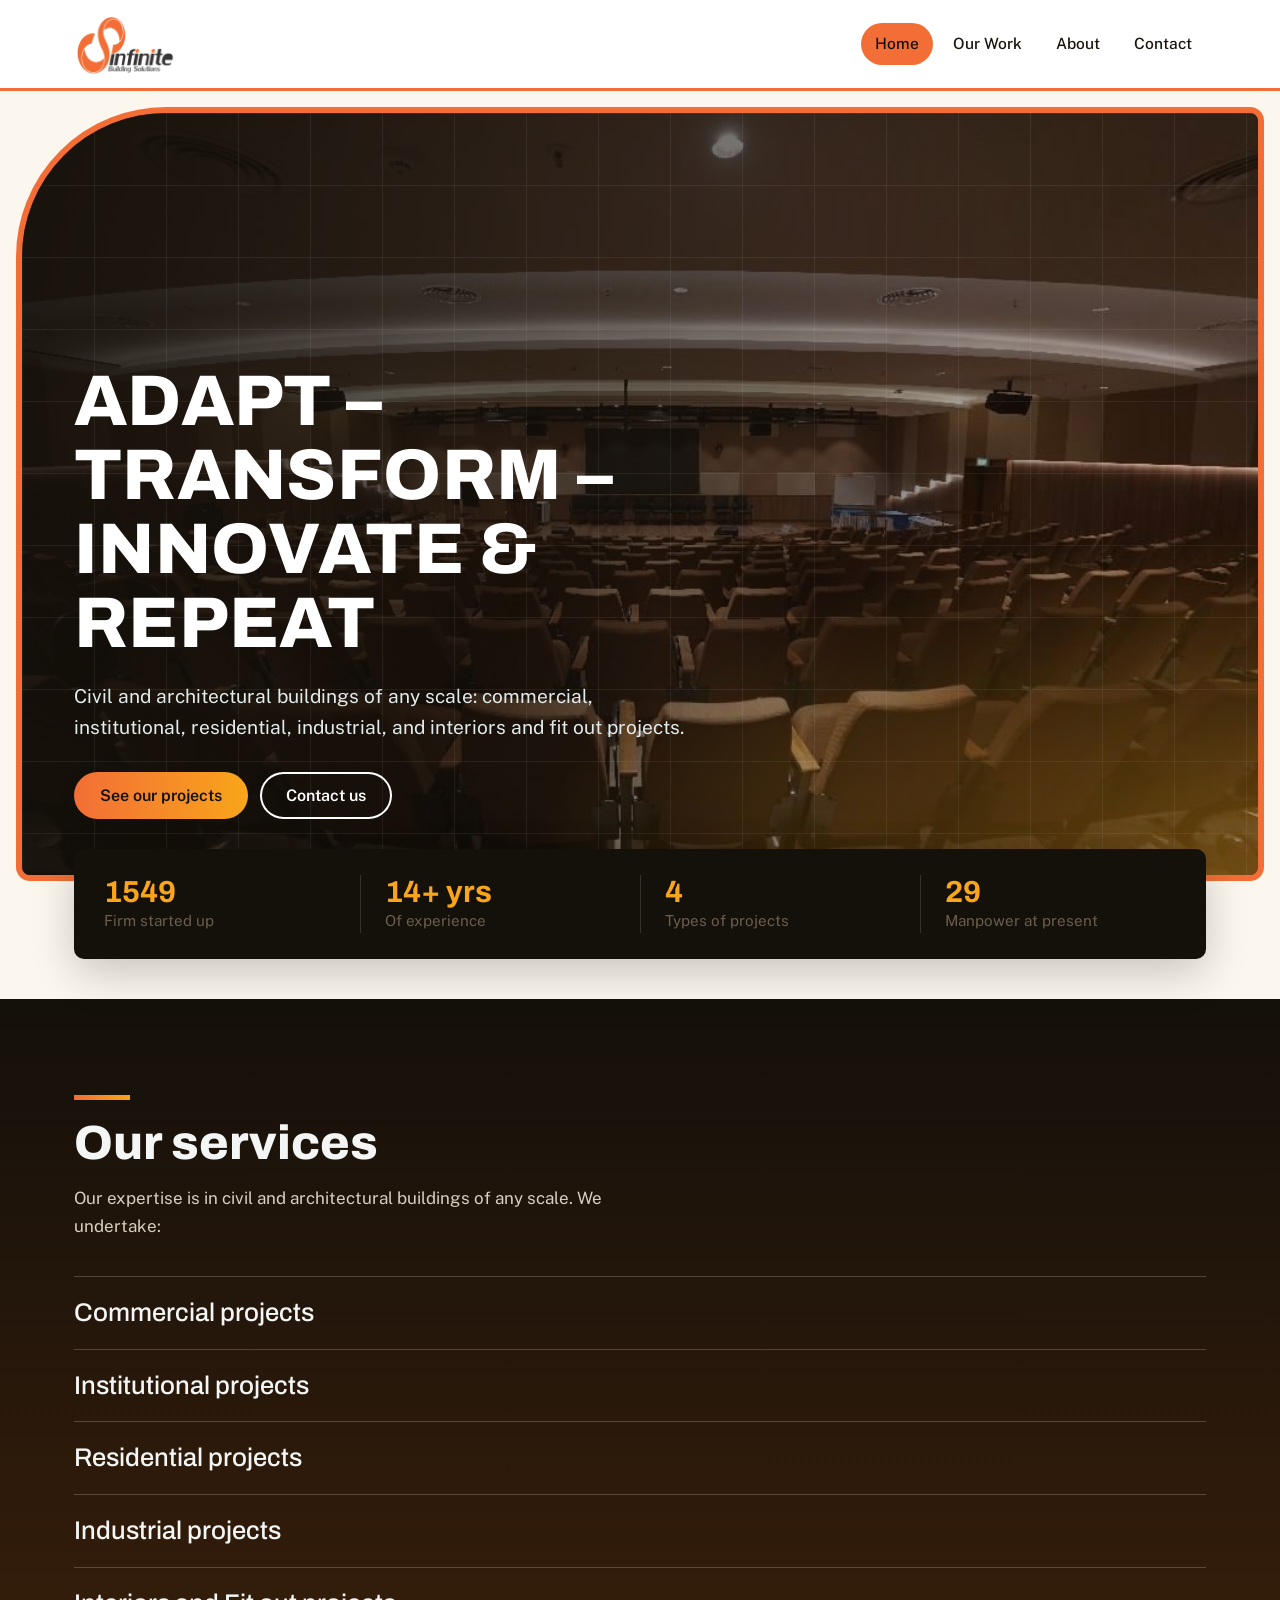
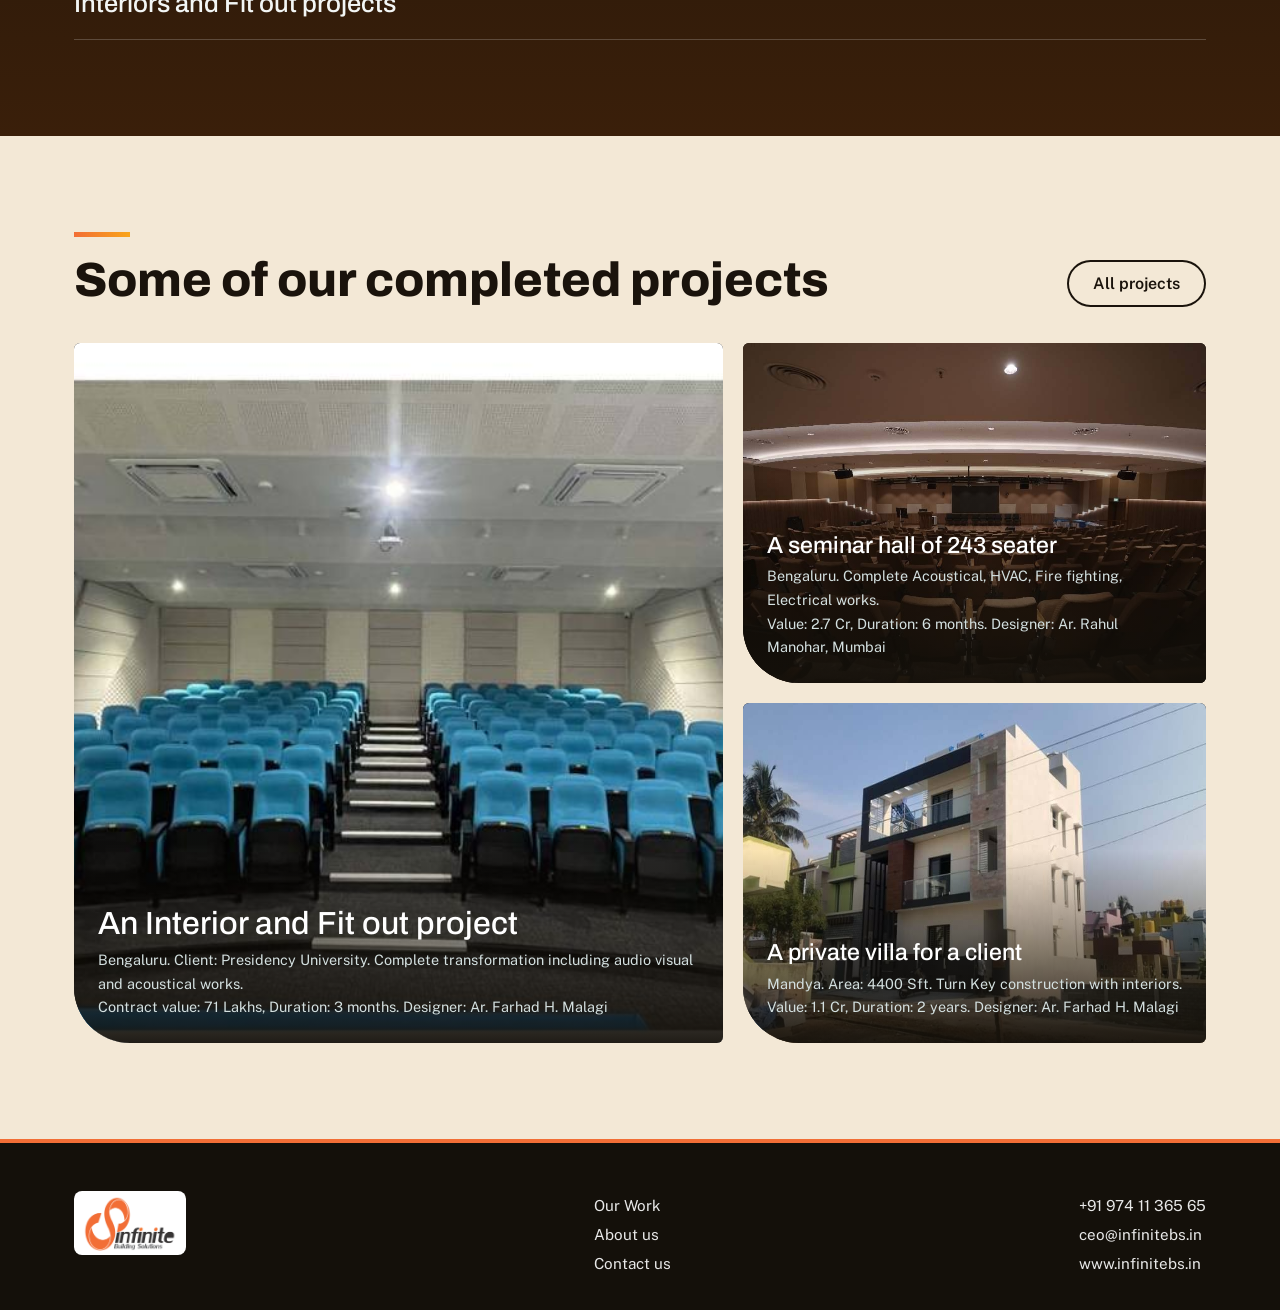
==== commit 3b1d2bd4: "animations changes" ====
--- a/index.html
+++ b/index.html
@@ -19,7 +19,6 @@
 <div class="sec dark" style="margin-top:40px"><div class="w"><h2>Our services</h2><p class="lead" style="margin-top:14px">Our expertise is in civil and architectural buildings of any scale. We undertake:</p>
 <div class="svc"><div><h3>Commercial projects</h3></div><div><h3>Institutional projects</h3></div><div><h3>Residential projects</h3></div><div><h3>Industrial projects</h3></div><div><h3>Interiors and Fit out projects</h3></div></div></div></div>
 <div class="sec" style="background:var(--st)"><div class="w"><div class="hd"><h2>Some of our completed projects</h2><a class="btn ghost" href="#work">All projects</a></div><div class="peek" id="peek"></div></div></div>
-<div class="bn mid i5"><div class="w"><h2>Glimpses of Abroad project</h2><p>Muscat Bay, a Residential Development project at Muscat, Sultanate of Oman.</p><a href="#abroad" class="btn ghost lt">View photos</a></div></div>
 </section>
 
 <section class="pg" id="work"><div class="bn i2"><div class="w"><h1>Our Work</h1><p>Some of our completed projects and on going projects.</p></div></div>
@@ -36,10 +35,10 @@
 </section>
 
 <section class="pg" id="contact"><div class="bn i4"><div class="w"><h1>Contact us</h1></div></div>
-<div class="w two sec"><form id="f"><label>Your name<input name="n" required autocomplete="name"></label><label>Phone<input name="p" type="tel" required autocomplete="tel"></label>
+<div class="w two sec"><div class="info"><p><b>Contact number</b><a href="tel:+919741136565">+91 974 11 365 65</a></p><p><b>Email Id</b><a href="mailto:ceo@infinitebs.in">ceo@infinitebs.in</a></p><p><b>Website</b><a href="https://www.infinitebs.in">www.infinitebs.in</a></p><p><b>Principal place of business</b>340, Post Office Road, Sri Bireshwara Kurubhara Sanga, Siddalingapura, Mysuru, Karnataka 570003</p></div>
+<form id="f"><label>Your name<input name="n" required autocomplete="name"></label><label>Phone<input name="p" type="tel" required autocomplete="tel"></label>
 <label>Project type<select name="t"><option>Commercial projects</option><option>Institutional projects</option><option>Residential projects</option><option>Industrial projects</option><option>Interiors and Fit out projects</option></select></label>
-<label>About your project<textarea name="m" rows="5"></textarea></label><button class="btn" type="submit">Send enquiry</button><small class="mut" id="note"></small></form>
-<div class="info"><p><b>Contact number</b><a href="tel:+919741136565">+91 974 11 365 65</a></p><p><b>Email Id</b><a href="mailto:ceo@infinitebs.in">ceo@infinitebs.in</a></p><p><b>Website</b><a href="https://www.infinitebs.in">www.infinitebs.in</a></p><p><b>Principal place of business</b>340, Post Office Road, Sri Bireshwara Kurubhara Sanga, Siddalingapura, Mysuru, Karnataka 570003</p></div></div></section>
+<label>About your project<textarea name="m" rows="5"></textarea></label><button class="btn" type="submit">Send enquiry</button><small class="mut" id="note"></small></form></div></section>
 </main>
 <footer><div class="w"><div><img src="images/logo.png" alt="Infinite Building Solutions"></div>
 <div><a href="#work">Our Work</a><a href="#about">About us</a><a href="#contact">Contact us</a></div><div><a href="tel:+919741136565">+91 974 11 365 65</a><a href="mailto:ceo@infinitebs.in">ceo@infinitebs.in</a><a href="https://www.infinitebs.in">www.infinitebs.in</a></div></div></footer>
--- a/css/style.css
+++ b/css/style.css
@@ -183,3 +183,10 @@
 .pc .mut{color:#b8c8c9}
 #abroad{scroll-margin-top:100px}
 @media(max-width:860px){.pc{border-radius:36px;padding:38px 28px}.cards{gap:20px}}
+
+/* ---- v10: Mission and Manpower cards stacked ---- */
+.cards{grid-template-columns:1fr}
+
+/* ---- v11: slower card shape change and image zoom ---- */
+.card.rv{transition:opacity .7s,transform .9s ease,border-radius 1.2s ease}
+.card img{transition:transform 1.4s ease}
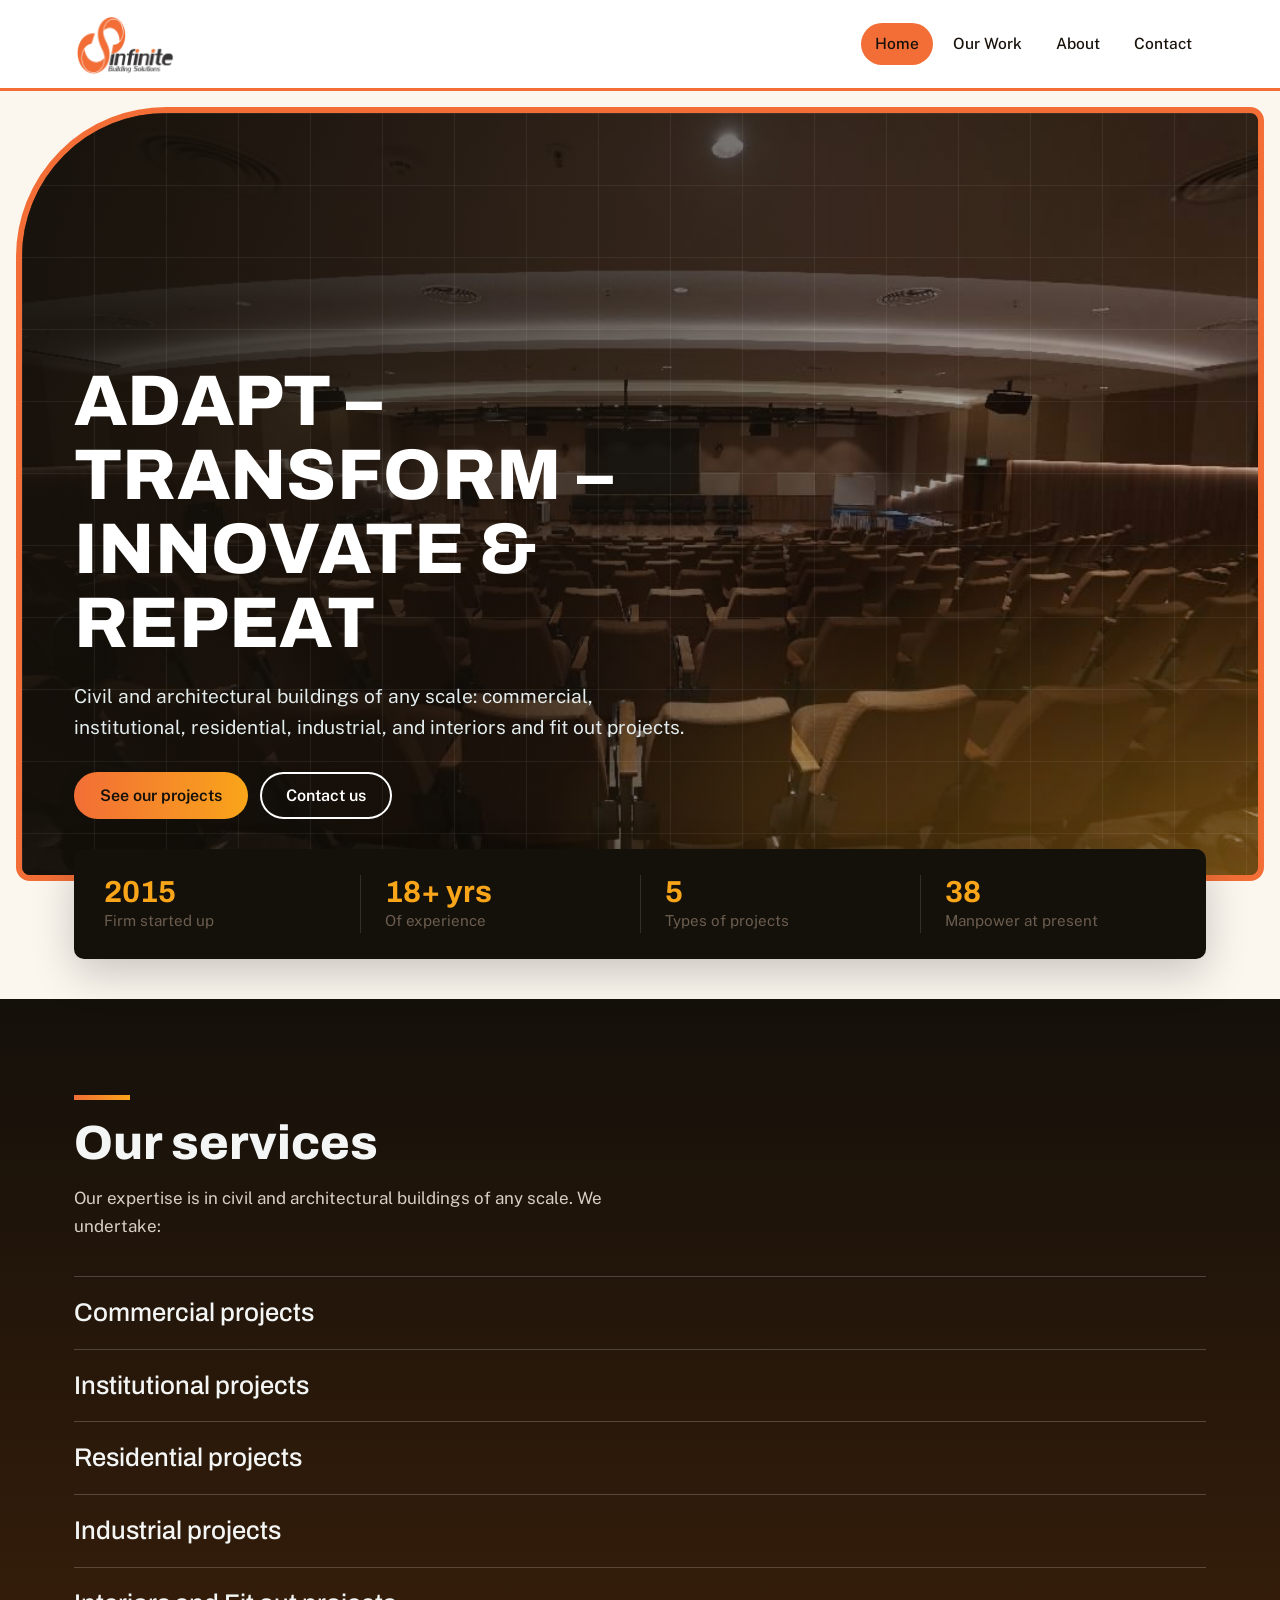
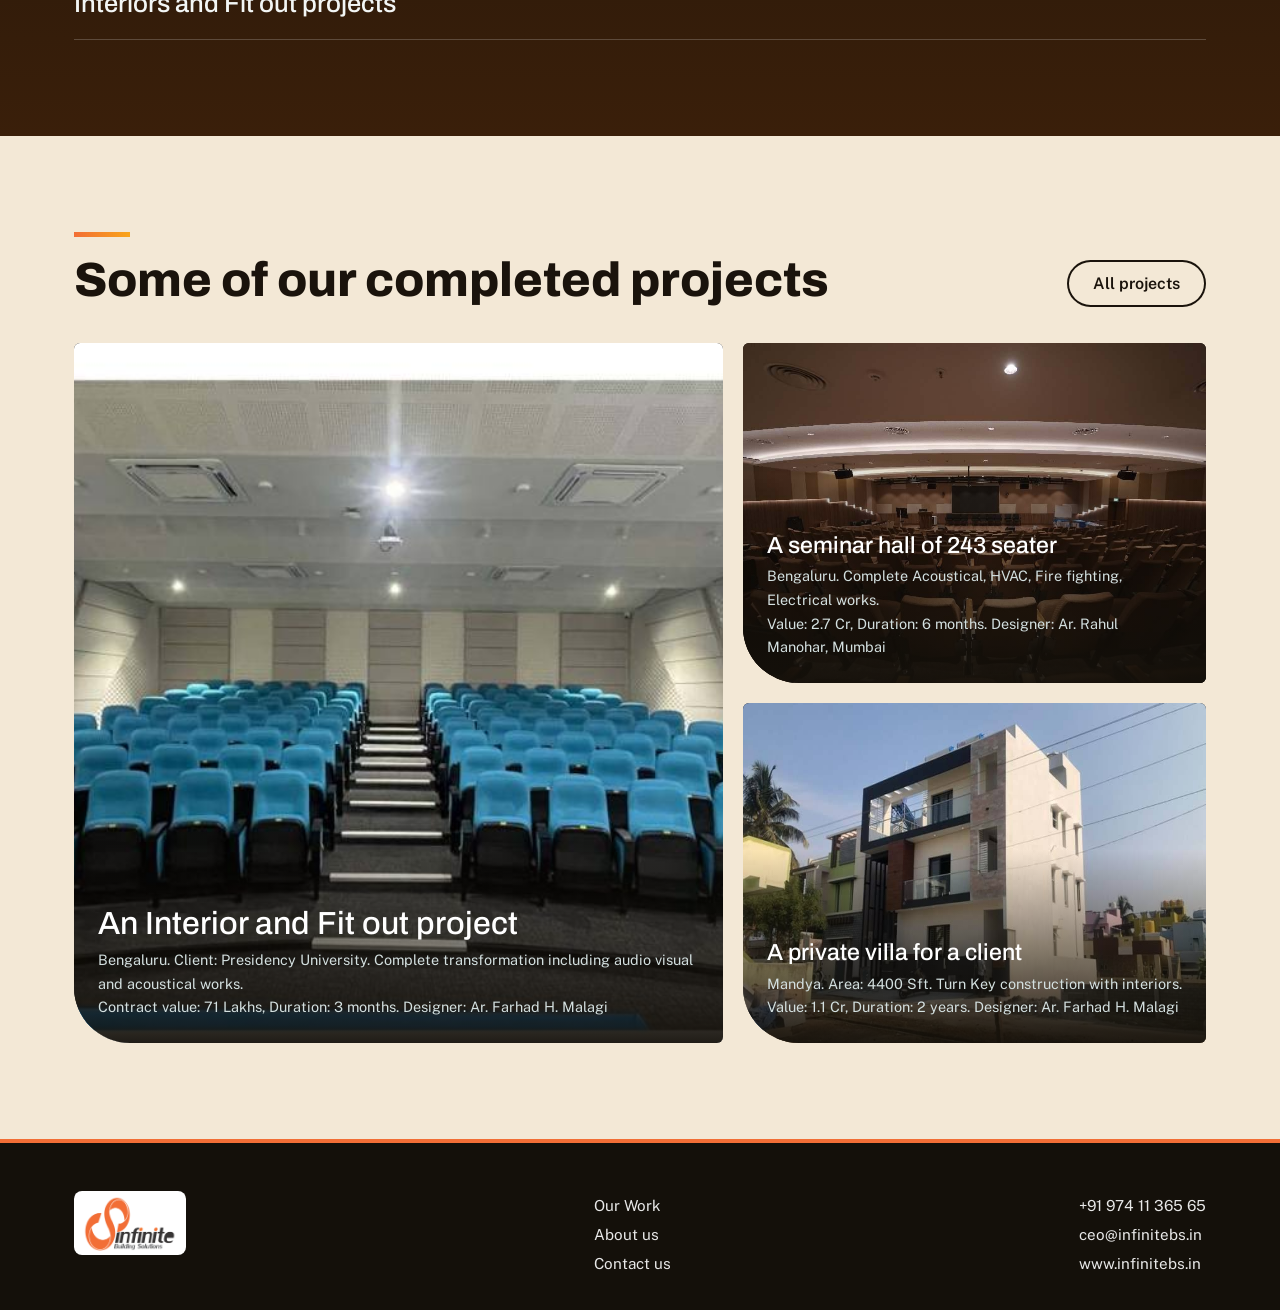
==== commit c1aa7e7e: "SEO" ====
--- a/index.html
+++ b/index.html
@@ -1,46 +1,34 @@
 <!DOCTYPE html>
-<html lang="en"><head><meta charset="utf-8">
+<html lang="en-IN"><head><meta charset="utf-8">
 <meta name="viewport" content="width=device-width, initial-scale=1, viewport-fit=cover">
-<title>Infinite Building Solutions</title>
+<title>Infinite Building Solutions | Building Contractors in Mysuru, Karnataka</title>
+<meta name="description" content="Infinite Building Solutions is a Mysuru-based construction firm delivering commercial, institutional, residential, industrial and interiors and fit out projects across Karnataka and abroad.">
+<meta name="robots" content="index,follow,max-image-preview:large">
+<meta name="theme-color" content="#f26e36">
+<link rel="canonical" href="https://www.infinitebs.in/">
+<meta property="og:type" content="website"><meta property="og:site_name" content="Infinite Building Solutions"><meta property="og:title" content="Infinite Building Solutions | Building Contractors in Mysuru, Karnataka"><meta property="og:description" content="Infinite Building Solutions is a Mysuru-based construction firm delivering commercial, institutional, residential, industrial and interiors and fit out projects across Karnataka and abroad."><meta property="og:url" content="https://www.infinitebs.in/"><meta property="og:image" content="https://www.infinitebs.in/images/hero-home.jpg"><meta property="og:locale" content="en_IN">
+<meta name="twitter:card" content="summary_large_image"><meta name="twitter:title" content="Infinite Building Solutions | Building Contractors in Mysuru, Karnataka"><meta name="twitter:description" content="Infinite Building Solutions is a Mysuru-based construction firm delivering commercial, institutional, residential, industrial and interiors and fit out projects across Karnataka and abroad."><meta name="twitter:image" content="https://www.infinitebs.in/images/hero-home.jpg">
 <link rel="icon" type="image/png" href="images/favicon.png">
 <link rel="icon" href="favicon.ico" sizes="any">
 <link rel="apple-touch-icon" href="images/apple-touch-icon.png">
 <link rel="preconnect" href="https://fonts.googleapis.com"><link rel="preconnect" href="https://fonts.gstatic.com" crossorigin>
 <link href="https://fonts.googleapis.com/css2?family=Archivo:wght@500;700;800&family=Public+Sans:wght@400;500;600&display=swap" rel="stylesheet">
 <link rel="stylesheet" href="css/style.css">
+<script type="application/ld+json">{"@context": "https://schema.org", "@type": "GeneralContractor", "name": "Infinite Building Solutions", "url": "https://www.infinitebs.in/", "logo": "https://www.infinitebs.in/images/logo.png", "image": "https://www.infinitebs.in/images/hero-home.jpg", "description": "Infinite Building Solutions is a Mysuru-based construction firm delivering commercial, institutional, residential, industrial and interiors and fit out projects across Karnataka and abroad.", "telephone": "+919741136565", "email": "ceo@infinitebs.in", "foundingDate": "2018", "address": {"@type": "PostalAddress", "streetAddress": "340, Post Office Road, Sri Bireshwara Kurubhara Sanga, Siddalingapura", "addressLocality": "Mysuru", "addressRegion": "Karnataka", "postalCode": "570003", "addressCountry": "IN"}, "areaServed": ["Mysuru", "Karnataka", "India"]}</script>
 </head><body>
-<header><div class="nav"><a href="#home" aria-label="Infinite Building Solutions, home"><img src="images/logo.png" alt="Infinite Building Solutions"></a>
+<header><div class="nav"><a href="index.html" aria-label="Infinite Building Solutions, home"><img src="images/logo.png" alt="Infinite Building Solutions"></a>
 <button class="mb" aria-label="Menu" aria-expanded="false"><span></span><span></span><span></span></button>
-<nav aria-label="Main"><a href="#home" data-l="home">Home</a><a href="#work" data-l="work">Our Work</a><a href="#about" data-l="about">About</a><a href="#contact" data-l="contact">Contact</a></nav></div></header>
+<nav aria-label="Main"><a href="index.html" data-l="home" class="on" aria-current="page">Home</a><a href="our-work.html" data-l="work">Our Work</a><a href="about.html" data-l="about">About</a><a href="contact.html" data-l="contact">Contact</a></nav></div></header>
 <main>
-<section class="pg" id="home">
-<div class="bn tall i1"><div class="w"><h1>Adapt – Transform – Innovate &amp; Repeat</h1><p>Civil and architectural buildings of any scale: commercial, institutional, residential, industrial, and interiors and fit out projects.</p><div class="cta"><a class="btn" href="#work">See our projects</a><a class="btn ghost lt" href="#contact">Contact us</a></div></div></div>
+<section class="pg on" id="home">
+<div class="bn tall i1"><div class="w"><h1>Adapt – Transform – Innovate &amp; Repeat</h1><p>Civil and architectural buildings of any scale: commercial, institutional, residential, industrial, and interiors and fit out projects.</p><div class="cta"><a class="btn" href="our-work.html">See our projects</a><a class="btn ghost lt" href="contact.html">Contact us</a></div></div></div>
 <div class="w"><div class="stats"><div><b>2018</b>Firm started up</div><div><b>18+ yrs</b>Of experience</div><div><b>5</b>Types of projects</div><div><b>38</b>Manpower at present</div></div></div>
 <div class="sec dark" style="margin-top:40px"><div class="w"><h2>Our services</h2><p class="lead" style="margin-top:14px">Our expertise is in civil and architectural buildings of any scale. We undertake:</p>
 <div class="svc"><div><h3>Commercial projects</h3></div><div><h3>Institutional projects</h3></div><div><h3>Residential projects</h3></div><div><h3>Industrial projects</h3></div><div><h3>Interiors and Fit out projects</h3></div></div></div></div>
-<div class="sec" style="background:var(--st)"><div class="w"><div class="hd"><h2>Some of our completed projects</h2><a class="btn ghost" href="#work">All projects</a></div><div class="peek" id="peek"></div></div></div>
+<div class="sec" style="background:var(--st)"><div class="w"><div class="hd"><h2>Some of our completed projects</h2><a class="btn ghost" href="our-work.html">All projects</a></div><div class="peek" id="peek"></div></div></div>
 </section>
-
-<section class="pg" id="work"><div class="bn i2"><div class="w"><h1>Our Work</h1><p>Some of our completed projects and on going projects.</p></div></div>
-<div class="w sec" style="padding-top:56px"><h2>Completed projects</h2><div class="grid" id="done"></div><h2 class="g2">Ongoing projects</h2><div class="grid" id="going"></div><h2 class="g2" id="abroad">Glimpses of Abroad project</h2><p style="font-size:1.2rem;margin-top:18px">Muscat Bay, a Residential Development project at Muscat, Sultanate of Oman. Middle East project photographical glimpses for reference.</p><div class="gal"><img src="images/abroad-01.jpg" alt="Muscat Bay, Muscat, Sultanate of Oman" loading="lazy"><img src="images/abroad-02.jpg" alt="Muscat Bay, Muscat, Sultanate of Oman" loading="lazy"><img src="images/abroad-03.jpg" alt="Muscat Bay, Muscat, Sultanate of Oman" loading="lazy"><img src="images/abroad-04.jpg" alt="Muscat Bay, Muscat, Sultanate of Oman" loading="lazy"><img src="images/abroad-05.jpg" alt="Muscat Bay, Muscat, Sultanate of Oman" loading="lazy"><img src="images/abroad-06.jpg" alt="Muscat Bay, Muscat, Sultanate of Oman" loading="lazy"><img src="images/abroad-07.jpg" alt="Muscat Bay, Muscat, Sultanate of Oman" loading="lazy"><img src="images/abroad-08.jpg" alt="Muscat Bay, Muscat, Sultanate of Oman" loading="lazy"><img src="images/abroad-09.jpg" alt="Muscat Bay, Muscat, Sultanate of Oman" loading="lazy"><img src="images/abroad-10.jpg" alt="Muscat Bay, Muscat, Sultanate of Oman" loading="lazy"><img src="images/abroad-11.jpg" alt="Muscat Bay, Muscat, Sultanate of Oman" loading="lazy"><img src="images/abroad-12.jpg" alt="Muscat Bay, Muscat, Sultanate of Oman" loading="lazy"></div></div></section>
-
-<section class="pg" id="about"><div class="bn i3"><div class="w"><h1>About us</h1></div></div>
-<div class="w sec two"><div><p>With 18+ years of vast experience in construction, architecture, latest technology and interiors, with Indian and international working knowledge, thorough practices and an understanding of industrial requirements in construction, we aim at new challenges, with high capability to solve maximum construction problems and targeting new altitudes. We are now coming to you with a brand name of “Infinite Building Solutions”.</p>
-<p>Our firm started up in 2018 aiming to construct designer specific buildings with a vision of being super specialized in professional engineering services.</p>
-<p>Apart from that we have a bench mark to be an expert, reliable and renowned building contractor wherever we operate.</p></div>
-<div class="facts"><div><b>2018</b>Firm started up</div><div><b>18+ years</b>Of experience</div><div><b>5</b>Types of projects</div><div><b>38</b>Manpower at present</div></div></div>
-<div class="sec"><div class="w two cards"><div class="pc"><h2>Our mission</h2><p style="margin-top:22px"><b>ADAPT – TRANSFORM – INNOVATE &amp; REPEAT</b></p><p>Our mission is to provide an exceptional customer service. We strive to make you feel special, acknowledged and appreciated.</p><p>We pride ourselves on being trustworthy, professional and ethical while developing a strong relationship with you. So we not only build, we will always try to exceed your expectations in terms of service.</p><p>We believe in you as you believe in us to complete the project with the best of industry standards.</p></div>
-<div class="pc"><h2>Manpower at present</h2><table class="mp" style="margin-top:22px"><tr><td>CEO</td><td>1</td></tr><tr><td>Accountant</td><td>1</td></tr><tr><td>HR</td><td>1</td></tr><tr><td>Quantity surveyor</td><td>1</td></tr><tr><td>Site engineers</td><td>3</td></tr><tr><td>Site supervisors</td><td>3</td></tr><tr><td>Carpenters</td><td>6</td></tr><tr><td>Helpers</td><td>6</td></tr><tr><td>Masons</td><td>5</td></tr><tr><td>Helpers</td><td>5</td></tr><tr><td>Painters</td><td>6</td></tr></table>
-<p class="mut">Organization chart: the CEO oversees Accounts, HR, Quantity surveyor and Site engineers. Site engineers lead Site supervisors, who lead the workers.</p></div></div></div>
-</section>
-
-<section class="pg" id="contact"><div class="bn i4"><div class="w"><h1>Contact us</h1></div></div>
-<div class="w two sec"><div class="info"><p><b>Contact number</b><a href="tel:+919741136565">+91 974 11 365 65</a></p><p><b>Email Id</b><a href="mailto:ceo@infinitebs.in">ceo@infinitebs.in</a></p><p><b>Website</b><a href="https://www.infinitebs.in">www.infinitebs.in</a></p><p><b>Principal place of business</b>340, Post Office Road, Sri Bireshwara Kurubhara Sanga, Siddalingapura, Mysuru, Karnataka 570003</p></div>
-<form id="f"><label>Your name<input name="n" required autocomplete="name"></label><label>Phone<input name="p" type="tel" required autocomplete="tel"></label>
-<label>Project type<select name="t"><option>Commercial projects</option><option>Institutional projects</option><option>Residential projects</option><option>Industrial projects</option><option>Interiors and Fit out projects</option></select></label>
-<label>About your project<textarea name="m" rows="5"></textarea></label><button class="btn" type="submit">Send enquiry</button><small class="mut" id="note"></small></form></div></section>
 </main>
 <footer><div class="w"><div><img src="images/logo.png" alt="Infinite Building Solutions"></div>
-<div><a href="#work">Our Work</a><a href="#about">About us</a><a href="#contact">Contact us</a></div><div><a href="tel:+919741136565">+91 974 11 365 65</a><a href="mailto:ceo@infinitebs.in">ceo@infinitebs.in</a><a href="https://www.infinitebs.in">www.infinitebs.in</a></div></div></footer>
+<div><a href="our-work.html">Our Work</a><a href="about.html">About us</a><a href="contact.html">Contact us</a></div><div><a href="tel:+919741136565">+91 974 11 365 65</a><a href="mailto:ceo@infinitebs.in">ceo@infinitebs.in</a><a href="https://www.infinitebs.in">www.infinitebs.in</a></div></div></footer>
 <script src="js/script.js" defer></script>
-</body></html>+</body></html>
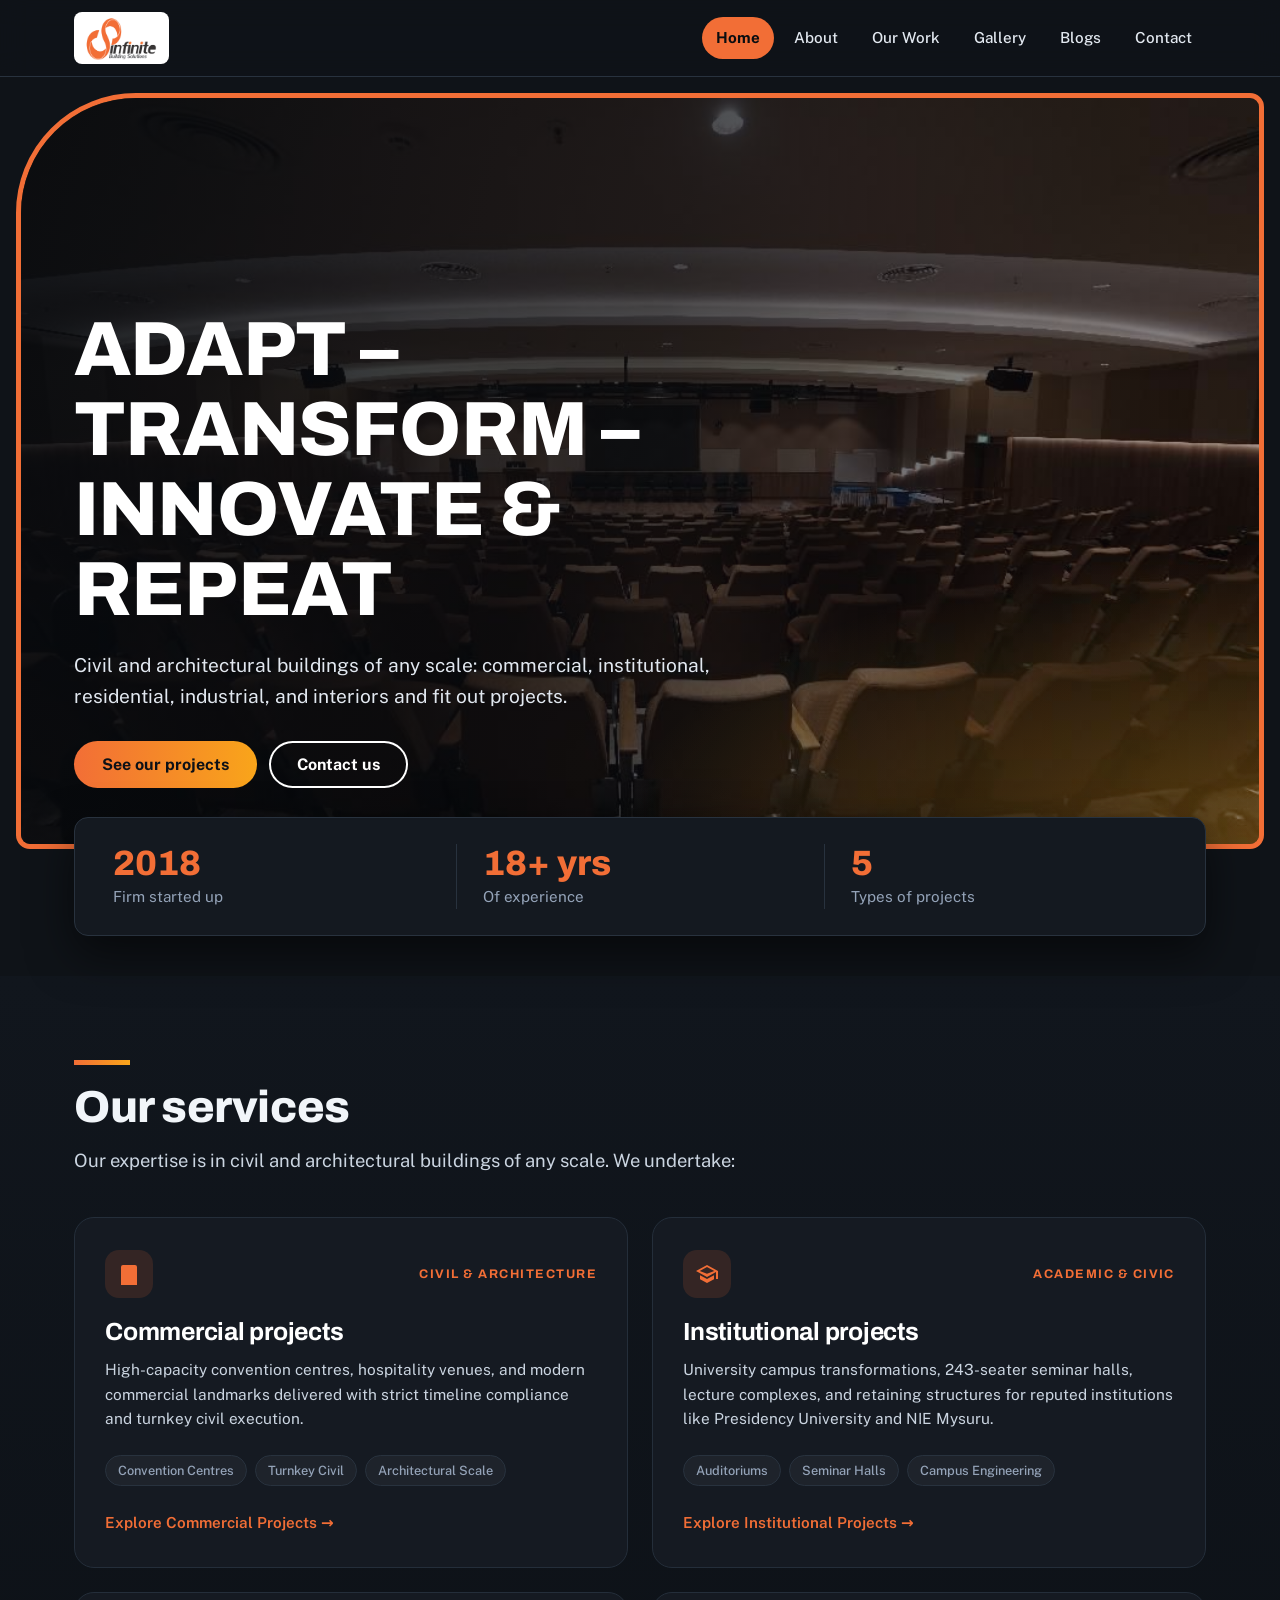
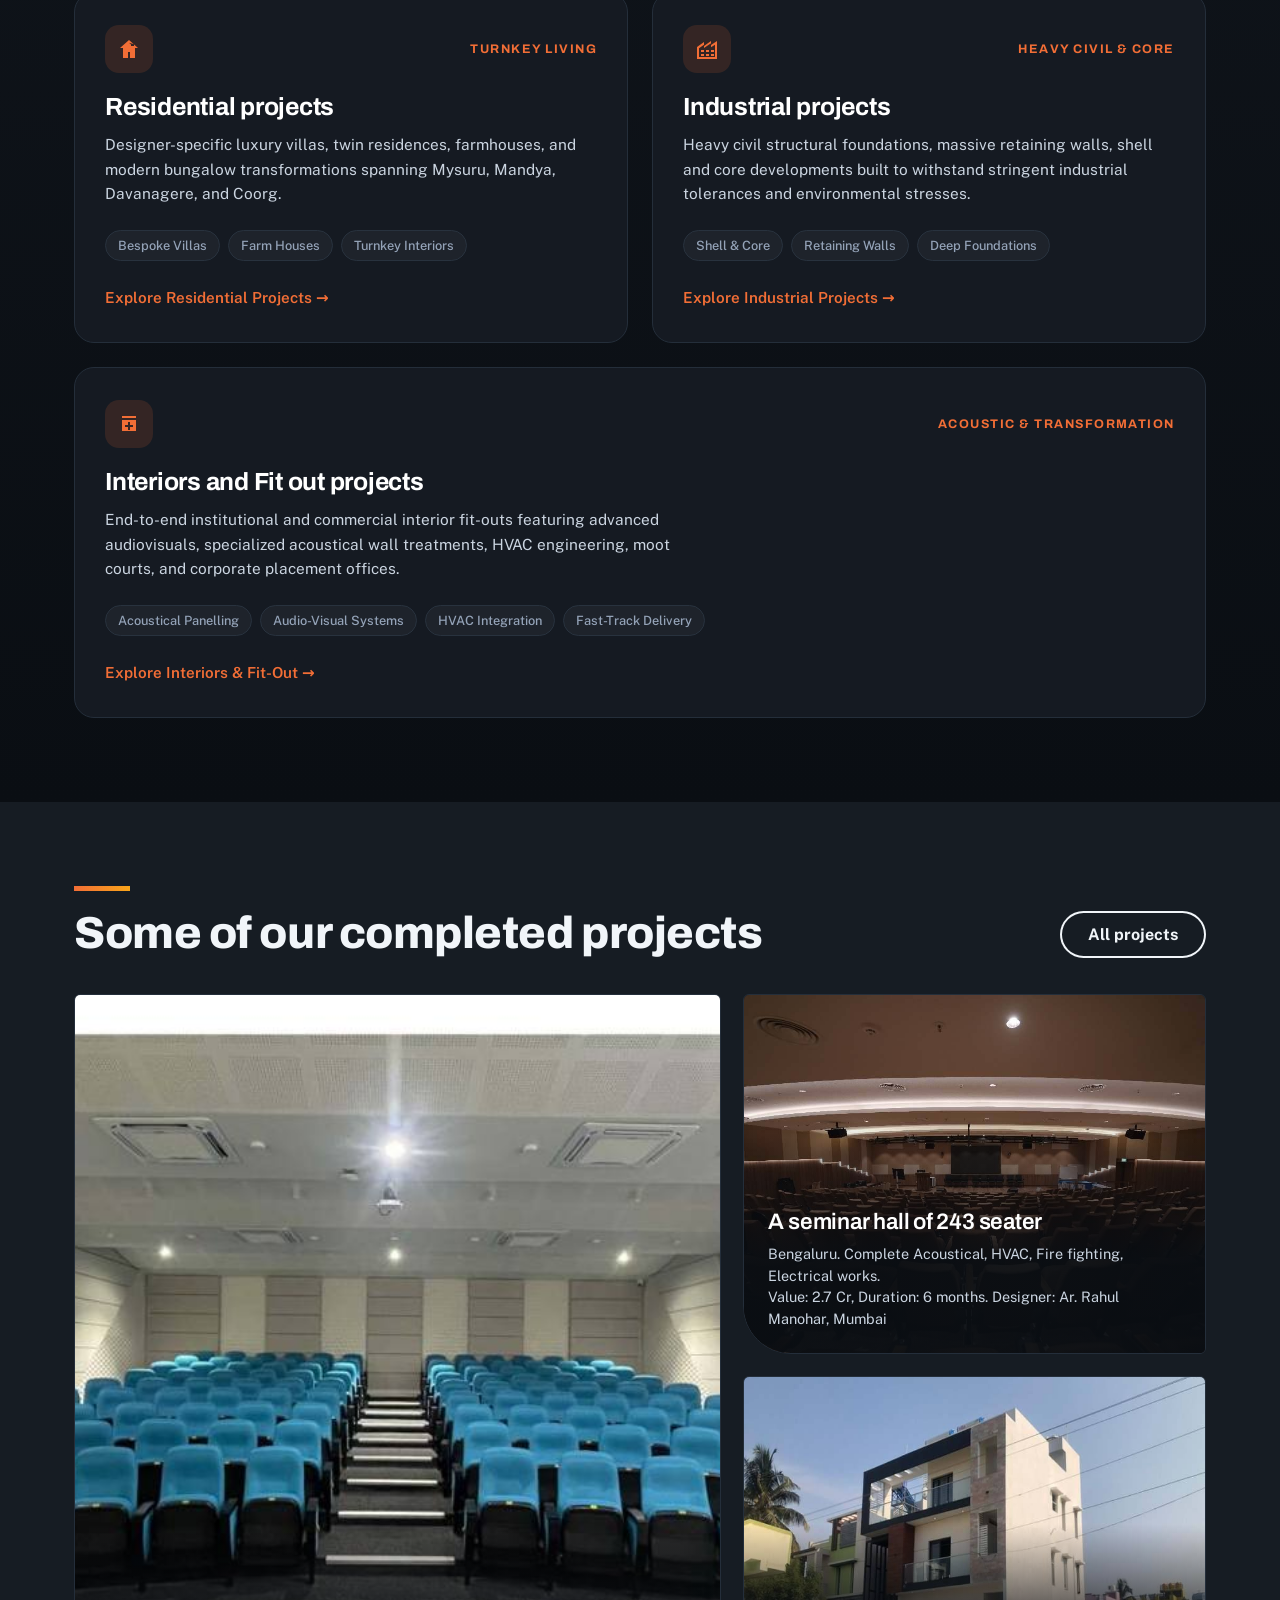
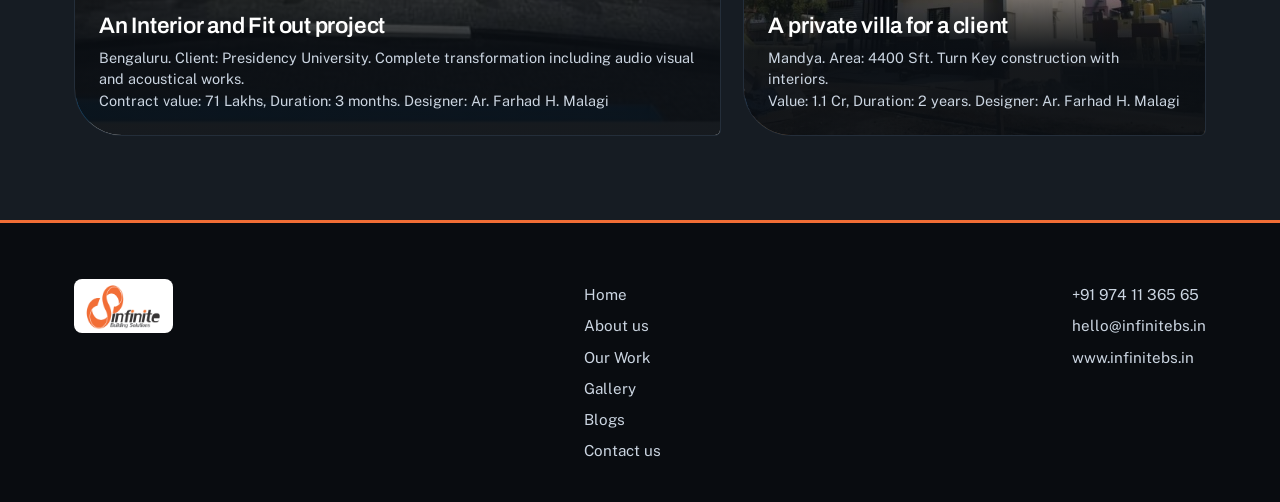
==== commit e237df52: "Update nav order, dark theme, gallery and blogs pages, remove manpower, and update email" ====
--- a/index.html
+++ b/index.html
@@ -12,23 +12,86 @@
 <link rel="icon" href="favicon.ico" sizes="any">
 <link rel="apple-touch-icon" href="images/apple-touch-icon.png">
 <link rel="preconnect" href="https://fonts.googleapis.com"><link rel="preconnect" href="https://fonts.gstatic.com" crossorigin>
-<link href="https://fonts.googleapis.com/css2?family=Archivo:wght@500;700;800&family=Public+Sans:wght@400;500;600&display=swap" rel="stylesheet">
+<link href="https://fonts.googleapis.com/css2?family=Archivo:wght@500;700;800&family=Public+Sans:wght@400;500;600;700&display=swap" rel="stylesheet">
 <link rel="stylesheet" href="css/style.css">
-<script type="application/ld+json">{"@context": "https://schema.org", "@type": "GeneralContractor", "name": "Infinite Building Solutions", "url": "https://www.infinitebs.in/", "logo": "https://www.infinitebs.in/images/logo.png", "image": "https://www.infinitebs.in/images/hero-home.jpg", "description": "Infinite Building Solutions is a Mysuru-based construction firm delivering commercial, institutional, residential, industrial and interiors and fit out projects across Karnataka and abroad.", "telephone": "+919741136565", "email": "ceo@infinitebs.in", "foundingDate": "2018", "address": {"@type": "PostalAddress", "streetAddress": "340, Post Office Road, Sri Bireshwara Kurubhara Sanga, Siddalingapura", "addressLocality": "Mysuru", "addressRegion": "Karnataka", "postalCode": "570003", "addressCountry": "IN"}, "areaServed": ["Mysuru", "Karnataka", "India"]}</script>
+<script type="application/ld+json">{"@context": "https://schema.org", "@type": "GeneralContractor", "name": "Infinite Building Solutions", "url": "https://www.infinitebs.in/", "logo": "https://www.infinitebs.in/images/logo.png", "image": "https://www.infinitebs.in/images/hero-home.jpg", "description": "Infinite Building Solutions is a Mysuru-based construction firm delivering commercial, institutional, residential, industrial and interiors and fit out projects across Karnataka and abroad.", "telephone": "+919741136565", "email": "hello@infinitebs.in", "foundingDate": "2018", "address": {"@type": "PostalAddress", "streetAddress": "340, Post Office Road, Sri Bireshwara Kurubhara Sanga, Siddalingapura", "addressLocality": "Mysuru", "addressRegion": "Karnataka", "postalCode": "570003", "addressCountry": "IN"}, "areaServed": ["Mysuru", "Karnataka", "India"]}</script>
 </head><body>
 <header><div class="nav"><a href="index.html" aria-label="Infinite Building Solutions, home"><img src="images/logo.png" alt="Infinite Building Solutions"></a>
 <button class="mb" aria-label="Menu" aria-expanded="false"><span></span><span></span><span></span></button>
-<nav aria-label="Main"><a href="index.html" data-l="home" class="on" aria-current="page">Home</a><a href="our-work.html" data-l="work">Our Work</a><a href="about.html" data-l="about">About</a><a href="contact.html" data-l="contact">Contact</a></nav></div></header>
+<nav aria-label="Main"><a href="index.html" data-l="home" class="on" aria-current="page">Home</a><a href="about.html" data-l="about">About</a><a href="our-work.html" data-l="work">Our Work</a><a href="gallery.html" data-l="gallery">Gallery</a><a href="blogs.html" data-l="blogs">Blogs</a><a href="contact.html" data-l="contact">Contact</a></nav></div></header>
 <main>
 <section class="pg on" id="home">
 <div class="bn tall i1"><div class="w"><h1>Adapt – Transform – Innovate &amp; Repeat</h1><p>Civil and architectural buildings of any scale: commercial, institutional, residential, industrial, and interiors and fit out projects.</p><div class="cta"><a class="btn" href="our-work.html">See our projects</a><a class="btn ghost lt" href="contact.html">Contact us</a></div></div></div>
-<div class="w"><div class="stats"><div><b>2018</b>Firm started up</div><div><b>18+ yrs</b>Of experience</div><div><b>5</b>Types of projects</div><div><b>38</b>Manpower at present</div></div></div>
+<div class="w"><div class="stats"><div><b>2018</b>Firm started up</div><div><b>18+ yrs</b>Of experience</div><div><b>5</b>Types of projects</div></div></div>
 <div class="sec dark" style="margin-top:40px"><div class="w"><h2>Our services</h2><p class="lead" style="margin-top:14px">Our expertise is in civil and architectural buildings of any scale. We undertake:</p>
-<div class="svc"><div><h3>Commercial projects</h3></div><div><h3>Institutional projects</h3></div><div><h3>Residential projects</h3></div><div><h3>Industrial projects</h3></div><div><h3>Interiors and Fit out projects</h3></div></div></div></div>
+
+<div class="sp-grid">
+  <!-- Commercial Projects -->
+  <article class="sp-card">
+    <div class="sp-top">
+      <div class="sp-icon" aria-hidden="true"><svg viewBox="0 0 24 24"><path d="M4 21V5a2 2 0 0 1 2-2h12a2 2 0 0 1 2 2v16H4zm4-14h2v2H8V7zm0 4h2v2H8v-2zm0 4h2v2H8v-2zm6-8h2v2h-2V7zm0 4h2v2h-2v-2zm0 4h2v2h-2v-2zM4 21h16v2H4v-2z"/></svg></div>
+      <span class="sp-eyebrow">CIVIL &amp; ARCHITECTURE</span>
+    </div>
+    <h3 class="sp-title">Commercial projects</h3>
+    <p class="sp-desc">High-capacity convention centres, hospitality venues, and modern commercial landmarks delivered with strict timeline compliance and turnkey civil execution.</p>
+    <div class="sp-tags"><span class="sp-pill">Convention Centres</span><span class="sp-pill">Turnkey Civil</span><span class="sp-pill">Architectural Scale</span></div>
+    <a class="sp-link" href="our-work.html?cat=commercial">Explore Commercial Projects &rarr;</a>
+  </article>
+
+  <!-- Institutional Projects -->
+  <article class="sp-card">
+    <div class="sp-top">
+      <div class="sp-icon" aria-hidden="true"><svg viewBox="0 0 24 24"><path d="M12 3 1 9l11 6 9-4.91V17h2V9L12 3zm0 8.7L4.74 9 12 5.05 19.26 9 12 11.7zM5 13.18v4L12 21l7-3.82v-4L12 17l-7-3.82z"/></svg></div>
+      <span class="sp-eyebrow">ACADEMIC &amp; CIVIC</span>
+    </div>
+    <h3 class="sp-title">Institutional projects</h3>
+    <p class="sp-desc">University campus transformations, 243-seater seminar halls, lecture complexes, and retaining structures for reputed institutions like Presidency University and NIE Mysuru.</p>
+    <div class="sp-tags"><span class="sp-pill">Auditoriums</span><span class="sp-pill">Seminar Halls</span><span class="sp-pill">Campus Engineering</span></div>
+    <a class="sp-link" href="our-work.html?cat=interiors">Explore Institutional Projects &rarr;</a>
+  </article>
+
+  <!-- Residential Projects -->
+  <article class="sp-card">
+    <div class="sp-top">
+      <div class="sp-icon" aria-hidden="true"><svg viewBox="0 0 24 24"><path d="m12 3-9 8h3v10h5v-6h2v6h5V11h3L12 3zm0 2.84L17 7.3V9h-3V7.5L12 5.84z"/></svg></div>
+      <span class="sp-eyebrow">TURNKEY LIVING</span>
+    </div>
+    <h3 class="sp-title">Residential projects</h3>
+    <p class="sp-desc">Designer-specific luxury villas, twin residences, farmhouses, and modern bungalow transformations spanning Mysuru, Mandya, Davanagere, and Coorg.</p>
+    <div class="sp-tags"><span class="sp-pill">Bespoke Villas</span><span class="sp-pill">Farm Houses</span><span class="sp-pill">Turnkey Interiors</span></div>
+    <a class="sp-link" href="our-work.html?cat=residential">Explore Residential Projects &rarr;</a>
+  </article>
+
+  <!-- Industrial Projects -->
+  <article class="sp-card">
+    <div class="sp-top">
+      <div class="sp-icon" aria-hidden="true"><svg viewBox="0 0 24 24"><path d="M22 22H2V10l7-5v4l7-5v4l6-4v18zm-2-2V7.7l-4 2.67V6.37L9 11.03V7.7L4 11.2V20h16zM6 13h3v2H6v-2zm0 4h3v2H6v-2zm5-4h3v2h-3v-2zm0 4h3v2h-3v-2zm5-4h3v2h-3v-2zm0 4h3v2h-3v-2z"/></svg></div>
+      <span class="sp-eyebrow">HEAVY CIVIL &amp; CORE</span>
+    </div>
+    <h3 class="sp-title">Industrial projects</h3>
+    <p class="sp-desc">Heavy civil structural foundations, massive retaining walls, shell and core developments built to withstand stringent industrial tolerances and environmental stresses.</p>
+    <div class="sp-tags"><span class="sp-pill">Shell &amp; Core</span><span class="sp-pill">Retaining Walls</span><span class="sp-pill">Deep Foundations</span></div>
+    <a class="sp-link" href="our-work.html?cat=commercial">Explore Industrial Projects &rarr;</a>
+  </article>
+
+  <!-- Interiors and Fit out projects -->
+  <article class="sp-card" style="grid-column: 1 / -1;">
+    <div class="sp-top">
+      <div class="sp-icon" aria-hidden="true"><svg viewBox="0 0 24 24"><path d="M19 19H5V8h14v11zM19 6H5V4h14v2zm-6 4h-2v3H8v2h3v3h2v-3h3v-2h-3v-3z"/></svg></div>
+      <span class="sp-eyebrow">ACOUSTIC &amp; TRANSFORMATION</span>
+    </div>
+    <h3 class="sp-title">Interiors and Fit out projects</h3>
+    <p class="sp-desc">End-to-end institutional and commercial interior fit-outs featuring advanced audiovisuals, specialized acoustical wall treatments, HVAC engineering, moot courts, and corporate placement offices.</p>
+    <div class="sp-tags"><span class="sp-pill">Acoustical Panelling</span><span class="sp-pill">Audio-Visual Systems</span><span class="sp-pill">HVAC Integration</span><span class="sp-pill">Fast-Track Delivery</span></div>
+    <a class="sp-link" href="our-work.html?cat=interiors">Explore Interiors &amp; Fit-Out &rarr;</a>
+  </article>
+</div>
+
+</div></div>
 <div class="sec" style="background:var(--st)"><div class="w"><div class="hd"><h2>Some of our completed projects</h2><a class="btn ghost" href="our-work.html">All projects</a></div><div class="peek" id="peek"></div></div></div>
 </section>
 </main>
 <footer><div class="w"><div><img src="images/logo.png" alt="Infinite Building Solutions"></div>
-<div><a href="our-work.html">Our Work</a><a href="about.html">About us</a><a href="contact.html">Contact us</a></div><div><a href="tel:+919741136565">+91 974 11 365 65</a><a href="mailto:ceo@infinitebs.in">ceo@infinitebs.in</a><a href="https://www.infinitebs.in">www.infinitebs.in</a></div></div></footer>
+<div><a href="index.html">Home</a><a href="about.html">About us</a><a href="our-work.html">Our Work</a><a href="gallery.html">Gallery</a><a href="blogs.html">Blogs</a><a href="contact.html">Contact us</a></div><div><a href="tel:+919741136565">+91 974 11 365 65</a><a href="mailto:hello@infinitebs.in">hello@infinitebs.in</a><a href="https://www.infinitebs.in">www.infinitebs.in</a></div></div></footer>
 <script src="js/script.js" defer></script>
 </body></html>
--- a/css/style.css
+++ b/css/style.css
@@ -1,192 +1,168 @@
-:root{--or:#f26e36;--ink:#373535;--pe:#1f3d47;--bg:#fff;--fg:#2b2a2a;--mut:#6a6b6d;--st:#eef1f0;--ln:#dfe3e2;box-sizing:border-box;padding-top:env(safe-area-inset-top,0px);padding-bottom:env(safe-area-inset-bottom,0px);color-scheme:light}
+:root{--or:#f26e36;--am:#f9a51a;--bg:#0f1318;--fg:#f1f5f9;--mut:#94a3b8;--st:#161c23;--st2:#1f2732;--ln:#28323e;--pe:#0b0f14;--dk:#070a0e;--br:#141a21;--ink:#070a0e;--card-bg:#151a22;--card-border:#242e3a;--card-hover:#1c232d;box-sizing:border-box;padding-top:env(safe-area-inset-top,0px);padding-bottom:env(safe-area-inset-bottom,0px);color-scheme:dark}
 html{scroll-padding-top:env(safe-area-inset-top,0px);scroll-behavior:smooth}
-
-
 *,*::before,*::after{box-sizing:inherit}
-body{margin:0;background:var(--bg);color:var(--fg);font:400 17px/1.65 "Public Sans",system-ui,sans-serif}
+body{margin:0;background:var(--bg);color:var(--fg);font:400 17px/1.65 "Public Sans",system-ui,-apple-system,sans-serif;overflow-x:clip}
 body::before{content:"";position:fixed;inset:0 0 auto;height:env(safe-area-inset-top,0px);background:var(--bg);z-index:10}
-h1,h2,h3{font-family:"Archivo","Public Sans",system-ui,sans-serif;line-height:1.08;margin:0;letter-spacing:-.02em}
-h1{font-size:clamp(2.5rem,6.4vw,5rem);font-weight:700}h2{font-size:clamp(1.9rem,4vw,3rem);font-weight:700}h3{font-size:1.3rem;font-weight:500}
-p{margin:0 0 1em;max-width:62ch}a{color:inherit}
+h1,h2,h3{font-family:"Archivo","Public Sans",system-ui,sans-serif;line-height:1.1;margin:0;letter-spacing:-.01em}
+h1{font-size:clamp(2.4rem,6vw,4.8rem);font-weight:800}
+h2{font-size:clamp(1.8rem,3.8vw,2.8rem);font-weight:800}
+h3{font-size:1.3rem;font-weight:600}
+p{margin:0 0 1em;max-width:64ch}
+a{color:inherit}
 :focus-visible{outline:3px solid var(--or);outline-offset:3px}
 .w{max-width:1180px;margin:0 auto;padding:0 24px}
-header{position:sticky;top:env(safe-area-inset-top,0px);z-index:20;background:var(--bg);border-bottom:1px solid var(--ln)}
+
+/* Header & Navigation */
+header{position:sticky;top:env(safe-area-inset-top,0px);z-index:20;background:rgba(15,19,24,0.96);backdrop-filter:blur(14px);border-bottom:1px solid var(--ln)}
 .nav{display:flex;align-items:center;justify-content:space-between;gap:16px;padding:12px 24px;max-width:1180px;margin:0 auto}
-.nav img{height:46px;display:block;background:#fff;border-radius:8px;padding:3px 6px}
+.nav img{height:52px;display:block;background:#fff;border-radius:8px;padding:4px 10px}
 nav{display:flex;gap:6px;align-items:center;flex-wrap:wrap}
-nav a{text-decoration:none;padding:8px 14px;border-radius:99px;font-weight:500;font-size:.97rem}
-nav a:hover{background:var(--st)}nav a.on{background:var(--ink);color:#fff}
-.btn{display:inline-block;background:var(--or);color:#1d1210;font-weight:600;padding:14px 26px;border-radius:99px;text-decoration:none;border:0;font:600 1rem "Public Sans",sans-serif;cursor:pointer}
-.btn:hover{filter:brightness(1.07)}.btn.ghost{background:transparent;color:var(--fg);box-shadow:inset 0 0 0 2px var(--fg)}
+nav a{text-decoration:none;padding:8px 14px;border-radius:99px;font-weight:500;font-size:.95rem;color:#e2e8f0;transition:all .2s ease}
+nav a:hover{background:var(--st);color:#fff}
+nav a.on{background:var(--or);color:#0a0d10;font-weight:700}
+
+.btn{display:inline-block;background:linear-gradient(90deg,var(--or),var(--am));color:#0d1117;font-weight:700;padding:14px 28px;border-radius:99px;text-decoration:none;border:0;font:700 1rem "Public Sans",sans-serif;cursor:pointer;transition:transform .2s ease,filter .2s ease}
+.btn:hover{filter:brightness(1.1);transform:translateY(-2px)}
+.btn.ghost{background:transparent;color:var(--fg);box-shadow:inset 0 0 0 2px var(--fg)}
+.btn.ghost:hover{background:rgba(255,255,255,0.08)}
+.btn.lt{color:#fff;box-shadow:inset 0 0 0 2px #fff}
+
 .pg{display:none}.pg.on{display:block}
-.hero{display:grid;grid-template-columns:1fr 1.05fr;gap:56px;align-items:center;padding:64px 0 80px}
-.hero p{font-size:1.18rem;color:var(--mut);margin:24px 0 32px}.cta{display:flex;gap:12px;flex-wrap:wrap}
-.frame{position:relative;margin:0 0 0 20px}
-.frame::before{content:"";position:absolute;inset:-18px 18px 18px -18px;border:6px solid var(--or);border-radius:170px 10px 10px 10px}
-.frame img{position:relative;display:block;width:100%;aspect-ratio:4/4.3;object-fit:cover;border-radius:170px 10px 10px 10px;animation:rv 1.1s cubic-bezier(.2,.7,.2,1) both}
-@keyframes rv{from{clip-path:inset(0 0 100% 0)}to{clip-path:inset(0)}}
-@media (prefers-reduced-motion:reduce){.frame img{animation:none}html{scroll-behavior:auto}}
-.sec{padding:84px 0}.dark{background:var(--pe);color:#f3f6f5}.dark .mut{color:#b8c8c9}.mut{color:var(--mut)}
-.svc{margin-top:36px;border-top:1px solid #ffffff33}
-.svc div{display:grid;grid-template-columns:minmax(200px,1fr) 2fr;gap:24px;padding:22px 0;border-bottom:1px solid #ffffff33;align-items:baseline}
-.svc h3{font-size:1.6rem}.svc p{margin:0;color:#cfdcdc}
-.hd{display:flex;justify-content:space-between;align-items:end;gap:24px;flex-wrap:wrap;margin-bottom:36px}
-.peek{display:grid;grid-template-columns:1.4fr 1fr;grid-template-rows:auto auto;gap:20px}
-.peek .a{grid-row:span 2}
-.card{background:var(--st);border-radius:6px 6px 6px 56px;overflow:hidden;display:flex;flex-direction:column}
-.card img,.tile{width:100%;height:230px;object-fit:cover;display:block}
-.peek .a img{height:100%;min-height:380px}
-.tile{background:var(--pe);color:#ffffff88;font:700 2.2rem "Archivo",sans-serif;display:flex;align-items:end;padding:16px;background-image:linear-gradient(135deg,transparent 60%,var(--or) 60%)}
-.card .b{padding:18px 22px 24px}.card h3{margin-bottom:6px}.card small{color:var(--mut);display:block;font-size:.9rem}
-.tag{display:inline-block;font-size:.8rem;font-weight:600;background:var(--or);color:#1d1210;padding:2px 10px;border-radius:99px;margin-bottom:10px}
-.filters{display:none;gap:8px;flex-wrap:wrap;margin-bottom:32px}
-.filters button{font:500 .95rem "Public Sans",sans-serif;background:transparent;color:var(--fg);border:1.5px solid var(--ln);padding:8px 18px;border-radius:99px;cursor:pointer}
-.filters button[aria-pressed=true]{background:var(--ink);color:#fff;border-color:var(--ink)}
-.grid{display:grid;grid-template-columns:repeat(auto-fill,minmax(300px,1fr));gap:22px}
-.ph{padding:64px 0 24px}.ph p{font-size:1.15rem;color:var(--mut);margin-top:18px}
+.cta{display:flex;gap:12px;flex-wrap:wrap}
+
+/* Banners / Hero */
+.bn{position:relative;margin:16px;border:5px solid var(--or);border-radius:120px 14px 14px 14px;min-height:46vh;display:flex;align-items:flex-end;color:#fff;background:var(--pe) center/cover no-repeat;overflow:hidden}
+.bn::before{content:"";position:absolute;inset:0;background:linear-gradient(100deg,rgba(7,10,14,0.92) 0%,rgba(7,10,14,0.72) 50%,rgba(7,10,14,0.3) 100%)}
+.bn::after{content:"";position:absolute;inset:0;background:radial-gradient(80% 60% at 100% 100%,rgba(249,165,26,0.35),transparent 65%);mix-blend-mode:screen}
+.bn .w{position:relative;width:100%;padding-top:120px;padding-bottom:56px;z-index:1}
+.bn.tall{min-height:84vh}
+.bn h1{max-width:16ch;text-transform:uppercase;line-height:1.04}
+.bn p{color:#e2e8f0;font-size:1.2rem;margin:20px 0 28px;max-width:54ch}
+
+.bn.i1{background-image:url(../images/hero-home.jpg)}
+.bn.i2{background-image:url(../images/hero-work.jpg)}
+.bn.i3{background-image:url(../images/hero-about.jpg)}
+.bn.i4{background-image:url(../images/hero-contact.jpg)}
+.bn.i5{background-image:url(../images/oman.jpg)}
+
+/* Stats Bar (3 items, Manpower removed) */
+.stats{display:grid;grid-template-columns:repeat(3,1fr);background:#141920;color:var(--fg);border:1px solid var(--ln);border-radius:14px;margin-top:-48px;position:relative;z-index:2;box-shadow:0 18px 45px rgba(0,0,0,0.55);padding:26px 12px}
+.stats div{padding:0 26px;border-left:1px solid var(--ln);font-size:.95rem;color:var(--mut)}
+.stats div:first-child{border:0}
+.stats b{display:block;font:800 2.2rem "Archivo",sans-serif;color:var(--or);margin-bottom:2px}
+
+/* Sections */
+.sec{padding:84px 0}
+.sec h2::before{content:"";display:block;width:56px;height:5px;background:linear-gradient(90deg,var(--or),var(--am));margin-bottom:18px}
+.dark{background:linear-gradient(180deg,#11161d,#0a0e13);color:#f1f5f9}
+.dark .lead{color:#cbd5e1;max-width:62ch;font-size:1.15rem}
+.mut{color:var(--mut)}
+
+/* Swachh Pukhar Style Service Cards */
+.sp-grid{display:grid;grid-template-columns:repeat(2,1fr);gap:24px;margin-top:40px}
+.sp-card{background:var(--card-bg);border:1px solid var(--card-border);border-radius:20px;padding:32px 30px;display:flex;flex-direction:column;transition:transform .3s ease,border-color .3s ease,box-shadow .3s ease,background .3s ease;position:relative}
+.sp-card:hover{transform:translateY(-6px);border-color:rgba(242,110,54,0.5);background:var(--card-hover);box-shadow:0 16px 36px rgba(0,0,0,0.45)}
+.sp-top{display:flex;align-items:center;justify-content:space-between;margin-bottom:20px}
+.sp-icon{width:48px;height:48px;border-radius:14px;background:rgba(242,110,54,0.14);color:var(--or);display:flex;align-items:center;justify-content:center}
+.sp-icon svg{width:24px;height:24px;fill:currentColor}
+.sp-eyebrow{font:700 .78rem "Archivo",sans-serif;letter-spacing:.12em;text-transform:uppercase;color:var(--or)}
+.sp-title{font-size:1.55rem;font-weight:700;margin:0 0 12px;color:#fff}
+.sp-desc{color:#cbd5e1;font-size:.96rem;line-height:1.6;margin:0 0 24px;flex-grow:1}
+.sp-tags{display:flex;flex-wrap:wrap;gap:8px;margin-bottom:24px}
+.sp-pill{font-size:.8rem;font-weight:500;color:#94a3b8;background:rgba(255,255,255,0.04);border:1px solid var(--ln);padding:4px 12px;border-radius:99px;white-space:nowrap}
+.sp-link{display:inline-flex;align-items:center;gap:8px;color:var(--or);font-weight:600;font-size:.95rem;text-decoration:none;margin-top:auto;transition:gap .2s ease,color .2s ease}
+.sp-link:hover{gap:12px;color:#ff8b59}
+
+/* Project Cards & Grid */
+.hd{display:flex;justify-content:space-between;align-items:flex-end;gap:24px;flex-wrap:wrap;margin-bottom:36px}
+.filters{display:flex;gap:10px;flex-wrap:wrap;margin-bottom:36px}
+.filters button{font:600 .95rem "Public Sans",sans-serif;background:var(--st);color:var(--fg);border:1.5px solid var(--ln);padding:10px 22px;border-radius:99px;cursor:pointer;transition:all .2s ease}
+.filters button:hover{border-color:var(--or);color:var(--or)}
+.filters button[aria-pressed=true]{background:var(--or);color:#0a0d10;border-color:var(--or);font-weight:700}
+.grid{display:grid;grid-template-columns:repeat(auto-fill,minmax(320px,1fr));gap:24px}
+
+.card{position:relative;min-height:360px;color:#fff;background:#151a22;border:1px solid var(--card-border);border-radius:6px 6px 6px 48px;overflow:hidden;display:flex;flex-direction:column;justify-content:flex-end;isolation:isolate;transition:transform .35s ease,border-radius .45s ease,box-shadow .35s ease}
+.card:hover{transform:translateY(-8px);border-radius:48px 6px 48px 6px;border-color:rgba(242,110,54,0.4);box-shadow:0 18px 40px rgba(0,0,0,0.5)}
+.card img,.tile{position:absolute;inset:0;width:100%;height:100%;object-fit:cover;z-index:-1;transition:transform 1.2s ease}
+.card:hover img{transform:scale(1.06)}
+.tile{font-size:2.6rem;align-items:flex-start;padding:24px;background-color:#1c2430;background-image:linear-gradient(135deg,transparent 62%,var(--or) 62%);display:flex}
+.card .b{position:relative;margin-top:auto;width:100%;padding:90px 24px 24px;background:linear-gradient(transparent 0%,rgba(10,14,19,0.95) 60%)}
+.card h3{color:#fff;font-size:1.4rem;margin-bottom:8px}
+.card small{color:#cbd5e1;display:block;font-size:.9rem;line-height:1.5}
+.tag{display:inline-block;font-size:.8rem;font-weight:700;background:var(--or);color:#0a0d10;padding:2px 10px;border-radius:99px;margin-bottom:10px}
+
+.peek{display:grid;grid-template-columns:1.4fr 1fr;grid-template-rows:auto auto;gap:22px}
+.peek .a{grid-row:span 2;min-height:640px}
+
+/* Abroad Gallery */
+.gal{columns:3 260px;column-gap:16px;margin-top:36px}
+.gal img{width:100%;display:block;margin:0 0 16px;border-radius:8px 8px 8px 36px;break-inside:avoid;border:1px solid var(--ln);transition:transform .3s ease}
+.gal img:hover{transform:scale(1.02)}
+
+/* Dedicated Gallery Page */
+.gal-grid{display:grid;grid-template-columns:repeat(auto-fill,minmax(320px,1fr));gap:24px;margin-top:28px}
+.gal-item{background:var(--card-bg);border:1px solid var(--card-border);border-radius:16px;overflow:hidden;transition:transform .3s ease,border-color .3s ease,box-shadow .3s ease;display:flex;flex-direction:column}
+.gal-item:hover{transform:translateY(-5px);border-color:var(--or);box-shadow:0 16px 36px rgba(0,0,0,0.5)}
+.gal-item img{width:100%;aspect-ratio:16/11;object-fit:cover;display:block}
+.gal-body{padding:18px 20px 20px}
+.gal-tag{display:inline-block;font-size:.75rem;font-weight:700;text-transform:uppercase;letter-spacing:.08em;color:var(--or);margin-bottom:6px}
+.gal-body h3{font-size:1.18rem;font-weight:700;margin:0 0 4px;color:#fff}
+.gal-body p{color:var(--mut);font-size:.88rem;margin:0}
+
+/* Blog Page */
+.blog-grid{display:grid;grid-template-columns:repeat(auto-fit,minmax(330px,1fr));gap:28px;margin-top:32px}
+.blog-card{background:var(--card-bg);border:1px solid var(--card-border);border-radius:20px;padding:34px 30px;display:flex;flex-direction:column;transition:transform .3s ease,border-color .3s ease,box-shadow .3s ease}
+.blog-card:hover{transform:translateY(-6px);border-color:rgba(242,110,54,0.5);box-shadow:0 18px 40px rgba(0,0,0,0.5)}
+.blog-meta-top{display:flex;justify-content:space-between;align-items:center;margin-bottom:16px;font-size:.82rem}
+.blog-badge{color:var(--or);font-weight:700;letter-spacing:.08em;text-transform:uppercase}
+.blog-time{color:var(--mut)}
+.blog-card h2{font-size:1.45rem;font-weight:700;line-height:1.3;margin:0 0 14px;color:#fff}
+.blog-card h2::before{display:none!important}
+.blog-desc{color:#cbd5e1;font-size:.95rem;line-height:1.65;margin-bottom:24px;flex-grow:1}
+.blog-footer{border-top:1px solid var(--ln);padding-top:18px;display:flex;justify-content:space-between;align-items:center;font-size:.88rem;color:var(--mut)}
+.blog-author{color:#e2e8f0;font-weight:600}
+
+/* About & Contact */
 .two{display:grid;grid-template-columns:1fr 1fr;gap:56px}
-.facts{display:grid;grid-template-columns:1fr 1fr;gap:28px 20px;margin-top:8px}.facts b{display:block;font:700 2.1rem "Archivo",sans-serif}
-.band{background:var(--or);color:#1d1210;padding:64px 0}.band .btn{background:#1d1210;color:#fff}
-form{display:grid;gap:16px}label{font-weight:600;font-size:.95rem;display:grid;gap:6px}
-input,select,textarea{font:inherit;padding:13px 14px;border-radius:8px;border:1.5px solid var(--ln);background:var(--bg);color:var(--fg)}
-.info p{margin-bottom:1.2em}.info b{display:block}
-footer{background:var(--ink);color:#e8e8e8;padding:48px 0 32px;font-size:.95rem}
-footer .w{display:flex;justify-content:space-between;gap:24px;flex-wrap:wrap}footer img{height:50px;background:#fff;border-radius:8px;padding:4px 8px}
-footer a{display:block;text-decoration:none;padding:2px 0}
-@media(max-width:860px){.hero,.two,.peek{grid-template-columns:1fr}.peek .a{grid-row:auto}.svc div{grid-template-columns:1fr;gap:6px}.frame{margin-left:14px}.hero{padding-top:36px}.sec{padding:60px 0}}
+.facts{display:grid;grid-template-columns:1fr 1fr;gap:28px 20px;margin-top:8px}
+.facts b{display:block;font:800 2.2rem "Archivo",sans-serif;color:var(--or)}
+.pc{background:linear-gradient(180deg,#161c23,#0e1318);color:#f1f5f9;border:1px solid var(--ln);border-radius:32px;padding:44px 40px}
+.pc .mut{color:#94a3b8}
 
-:root{}
-.bn{position:relative;margin:16px;border:6px solid var(--or);border-radius:150px 14px 14px 14px;min-height:46vh;display:flex;align-items:flex-end;color:#fff;background:var(--pe) center/cover no-repeat;overflow:hidden}
-.bn::before{content:"";position:absolute;inset:0;background:linear-gradient(100deg,#0c1a1fe6 0%,#0c1a1f99 48%,#0c1a1f33 100%)}
-.bn .w{position:relative;width:100%;padding-top:130px;padding-bottom:56px}.bn.tall{min-height:86vh}.bn.mid{min-height:380px;margin:0 16px 16px}
-.bn h1{max-width:15ch}.bn.mid h2{max-width:18ch}.bn p{color:#e3ecec;font-size:1.2rem;margin:20px 0 28px;max-width:52ch}.bn .w>p:last-child{margin-bottom:0}
-.btn.lt{color:#fff;box-shadow:inset 0 0 0 2px #fff}
-.stats{display:grid;grid-template-columns:repeat(4,1fr);background:var(--bg);color:var(--fg);border-radius:10px;margin-top:-48px;position:relative;z-index:2;box-shadow:0 14px 44px #0003;padding:26px 6px}
-.stats div{padding:0 24px;border-left:1px solid var(--ln);font-size:.95rem;color:var(--mut)}.stats div:first-child{border:0}.stats b{display:block;font:700 1.9rem "Archivo",sans-serif;color:var(--fg)}
-.sec{padding:96px 0}
-.card{position:relative;min-height:340px;color:#fff;background:var(--pe);isolation:isolate}
-.card img,.tile{position:absolute;inset:0;width:100%;height:100%;object-fit:cover;z-index:-1;transition:transform .7s}
-.card:hover img{transform:scale(1.05)}.peek .a{min-height:640px}.peek .a img{min-height:0}
-.tile{font-size:2.6rem;align-items:flex-start;padding:22px;background-image:linear-gradient(135deg,transparent 62%,var(--or) 62%)}
-.card .b{position:relative;margin-top:auto;width:100%;padding:90px 24px 24px;background:linear-gradient(transparent,#0a161bf2)}
-.card h3{color:#fff;font-size:1.45rem}.card small{color:#d4e0e0}.peek .a h3{font-size:2rem}
-.card{justify-content:flex-end}
-@media(max-width:860px){.stats{grid-template-columns:1fr 1fr;gap:20px 0}.stats div:nth-child(3){border:0}.bn{border-radius:90px 12px 12px 12px;margin:10px}.bn.tall{min-height:80vh}.peek .a{min-height:420px}}
+form{display:grid;gap:18px}
+label{font-weight:600;font-size:.95rem;display:grid;gap:6px;color:#e2e8f0}
+input,select,textarea{font:inherit;padding:13px 16px;border-radius:10px;border:1.5px solid var(--ln);background:#161c23;color:#fff}
+input:focus,select:focus,textarea:focus{outline:0;border-color:var(--or)}
+.info p{margin-bottom:1.4em}
+.info b{display:block;color:var(--or);font-size:.9rem;text-transform:uppercase;letter-spacing:.05em;margin-bottom:4px}
 
-/* hero images: paths are relative to this stylesheet */
-.bn.i1{background-image:url(../images/hero-home.jpg);background-position:center;background-size:cover}
-.bn.i2{background-image:url(../images/hero-work.jpg);background-position:center;background-size:cover}
-.bn.i3{background-image:url(../images/hero-about.jpg);background-position:center;background-size:cover}
-.bn.i4{background-image:url(../images/hero-contact.jpg);background-position:center;background-size:cover}
-.bn.i5{background-image:url(../images/oman.jpg);background-position:center;background-size:cover}
+/* Footer */
+footer{background:#090c10;color:#cbd5e1;padding:56px 0 36px;font-size:.95rem;border-top:3px solid var(--or)}
+footer .w{display:flex;justify-content:space-between;gap:32px;flex-wrap:wrap}
+footer img{height:54px;background:#fff;border-radius:8px;padding:4px 10px}
+footer a{display:block;text-decoration:none;padding:3px 0;color:#cbd5e1;transition:color .2s}
+footer a:hover{color:var(--or)}
 
-/* ---- v2: bolder palette, motion, theme picker ---- */
-:root{--bg:#fff8f1;--fg:#241a15;--mut:#6f625a;--st:#ffe7d1;--ln:#efd7c2;--pe:#2b2625;--yl:#ffc83d;color-scheme:light}
-html[data-pal=teal]{--bg:#f3fbfa;--fg:#0f2a2d;--mut:#4d6b6e;--st:#d9f2ee;--ln:#bfe3dd;--pe:#0d4a4f}
-html[data-pal=night]{--bg:#15110f;--fg:#f4ece6;--mut:#b5a69c;--st:#221b18;--ln:#3a2f2a;--pe:#0a0706;color-scheme:dark}
-body{overflow-x:clip}
-.bn::before{background:linear-gradient(100deg,#150f0dcc 0%,#150f0d66 52%,#150f0d1a 100%)}
-.bn h1{font-size:clamp(2.8rem,8vw,6.6rem);max-width:13ch}
-mark{background:linear-gradient(transparent 60%,var(--yl) 60%);color:inherit;padding:0 .08em}
-.btn{transition:transform .25s,filter .25s}.btn:hover{transform:translateY(-3px) rotate(-1deg)}
-.bdg{position:absolute;right:7%;bottom:26%;width:150px;height:150px;z-index:2}
-.bdg .rot{transform-origin:100px 100px;animation:sp 20s linear infinite}.bdg text{font:700 15.5px "Archivo",sans-serif;fill:#1d1210;letter-spacing:1.5px}
-.bdg circle{fill:var(--yl)}.bdg .c{font:700 54px "Archivo",sans-serif;text-anchor:middle;letter-spacing:0}
-@keyframes sp{to{transform:rotate(360deg)}}
-.mq{background:var(--or);color:#1d1210;overflow:hidden;white-space:nowrap;padding:14px 0;transform:rotate(-1.4deg);margin:40px -20px 46px;border-block:3px solid #1d1210;position:relative;z-index:3}
-.mq div{display:inline-block;animation:mq 30s linear infinite;font:700 1.5rem "Archivo",sans-serif;letter-spacing:.05em;text-transform:uppercase}
-@keyframes mq{to{transform:translateX(-50%)}}
-.svc div{transition:background .3s,padding .3s,color .3s}.svc div:hover{background:var(--or);color:#1d1210;padding-left:22px}.svc div:hover p{color:#1d1210}
-.card{transition:transform .35s,border-radius .35s}.card:hover{transform:translateY(-8px);border-radius:56px 6px 56px 6px}
-.band{position:relative;overflow:hidden}.band::after{content:"";position:absolute;right:-70px;top:-90px;width:320px;height:320px;border:48px solid #ffffff45;border-radius:50%}.band .w{position:relative;z-index:1}
-.stats b{color:var(--or)}
-.rv{opacity:0;transform:translateY(30px);transition:opacity .7s,transform .7s}.rv.in{opacity:1;transform:none}
-.tp{position:fixed;right:16px;bottom:calc(16px + env(safe-area-inset-bottom,0px));z-index:30;display:flex;gap:8px;align-items:center;background:var(--bg);color:var(--fg);border:1px solid var(--ln);padding:8px 12px;border-radius:99px;box-shadow:0 8px 28px #0003;font-size:.78rem;font-weight:600}
-.tp button{width:26px;height:26px;border-radius:50%;border:2px solid var(--bg);cursor:pointer;box-shadow:0 0 0 1px var(--ln)}.tp button[aria-pressed=true]{box-shadow:0 0 0 2px var(--fg)}
-@media(max-width:860px){.bdg{width:100px;height:100px;right:5%;bottom:30%}.mq div{font-size:1.15rem}}
-@media(prefers-reduced-motion:reduce){.rv{opacity:1;transform:none;transition:none}.mq div,.bdg .rot{animation:none}}
-
-/* ---- v3: golden-hour palette, premium + bold, logo tab ---- */
-:root{--bg:#fbf6ee;--fg:#1a130c;--mut:#6b5d4f;--st:#f3e8d6;--ln:#e6d6bd;--pe:#1b130b;--dk:#14100a;--br:#3a1f0a;--am:#f9a51a;--yl:#fdd04e;color-scheme:light}
-body::before{background:var(--dk)}
-header{background:var(--dk);border-bottom:1px solid #ffffff1f}
-.nav img{height:96px;margin:-12px 0 -56px;padding:14px 22px;border-radius:0 0 28px 28px;background:#fff;box-shadow:0 14px 32px #0007,0 4px 0 var(--or)}
-nav a{color:#f3ece2}nav a:hover{background:#ffffff1c}nav a.on{background:var(--or);color:#14100a}
-.btn{background:linear-gradient(90deg,var(--or),var(--am));color:#14100a}
-.bn::before{background:linear-gradient(#ffffff10 1px,transparent 1px) 0 0/72px 72px,linear-gradient(90deg,#ffffff10 1px,transparent 1px) 0 0/72px 72px,linear-gradient(100deg,#14100aeb 0%,#14100a99 50%,#3a1f0a33 100%)}
-.bn::after{content:"";position:absolute;inset:0;background:radial-gradient(90% 70% at 100% 100%,#f9a51a66,transparent 65%);mix-blend-mode:screen}
-.bn .w{z-index:1}
-.stats{background:var(--dk);color:#cfc4b6}.stats div{border-color:#ffffff22}.stats b{color:var(--am)}
-.dark{background:linear-gradient(180deg,var(--dk),var(--br))}
-.sec h2::before{content:"";display:block;width:56px;height:5px;background:linear-gradient(90deg,var(--or),var(--am));margin-bottom:18px}
-.facts b{color:var(--or)}
-.card{background:var(--dk)}.card .b{background:linear-gradient(transparent,#14100af2)}.tile{background-color:var(--br)}
-.band{background:linear-gradient(100deg,var(--or),var(--am))}
-footer{background:var(--dk);border-top:4px solid var(--or)}footer img{height:64px}
-@media(max-width:860px){.nav img{height:76px;padding:10px 16px;margin:-12px 0 -38px}}
-
-/* ---- v4: white header, plain logo ---- */
-body::before{background:#fff}
-header{background:#fff;border-bottom:3px solid var(--or)}
-.nav img{height:64px;margin:0;padding:2px 0;border-radius:0;background:none;box-shadow:none}
-nav a{color:var(--fg)}nav a:hover{background:var(--st)}nav a.on{background:var(--or);color:#14100a}
-@media(max-width:860px){.nav img{height:52px;margin:0;padding:2px 0}}
-
-/* ---- v5: Archivo headings, PDF-only copy ---- */
-h1,h2,h3{letter-spacing:0}h2{font-weight:800}
-.bn h1{font-size:clamp(2.3rem,5.6vw,4.9rem);line-height:1.03;max-width:17ch;text-transform:uppercase;font-weight:800;letter-spacing:.005em}
-.svc div{grid-template-columns:1fr}.dark .lead{color:#d9cfc2;max-width:60ch}
-.mp{width:100%;border-collapse:collapse;margin:8px 0 20px}.mp td{padding:9px 0;border-bottom:1px solid #ffffff33}.mp td:last-child{text-align:right;font-weight:600}
-
-/* ---- v6: work sections, abroad page, mobile ---- */
-.bn.i6{background-image:url(../images/hero-abroad.jpg);background-position:center;background-size:cover}
-.g2{margin-top:84px}#done,#going{margin-top:30px}
-.gal{columns:3 260px;column-gap:16px;margin-top:36px}.gal img{width:100%;display:block;margin:0 0 16px;border-radius:6px 6px 6px 36px;break-inside:avoid}
-@media(max-width:860px){.peek .card,.peek .a{min-height:320px}.peek .a h3{font-size:1.45rem}.bn.mid{min-height:0}.bn.mid .w{padding-top:64px;padding-bottom:40px}.g2{margin-top:56px}}
-@media(max-width:600px){.gal{columns:2 140px;column-gap:10px}.gal img{margin-bottom:10px;border-radius:4px 4px 4px 22px}.grid{grid-template-columns:1fr}}
-
-/* ---- v7: mobile hamburger menu ---- */
+/* Mobile Menu */
 .mb{display:none}
 @media(max-width:860px){
-.mb{display:flex;flex-direction:column;align-items:center;justify-content:center;gap:6px;width:48px;height:48px;border:0;border-radius:50%;background:var(--st);cursor:pointer}
-.mb span{width:22px;height:2.5px;background:var(--fg);border-radius:2px;transition:transform .25s,opacity .25s}
+.mb{display:flex;flex-direction:column;align-items:center;justify-content:center;gap:6px;width:48px;height:48px;border:0;border-radius:50%;background:#182028;cursor:pointer}
+.mb span{width:22px;height:2.5px;background:#fff;border-radius:2px;transition:transform .25s,opacity .25s}
 .mb[aria-expanded=true] span:nth-child(1){transform:translateY(8.5px) rotate(45deg)}
 .mb[aria-expanded=true] span:nth-child(2){opacity:0}
 .mb[aria-expanded=true] span:nth-child(3){transform:translateY(-8.5px) rotate(-45deg)}
-header nav{display:none;position:absolute;top:100%;left:0;right:0;flex-direction:column;align-items:stretch;gap:4px;background:#fff;padding:12px 24px 20px;border-bottom:3px solid var(--or);box-shadow:0 18px 30px #0002}
+header nav{display:none;position:absolute;top:100%;left:0;right:0;flex-direction:column;align-items:stretch;gap:4px;background:#0f1318;padding:16px 24px 24px;border-bottom:3px solid var(--or);box-shadow:0 18px 30px rgba(0,0,0,0.6)}
 header nav.open{display:flex}
 header nav a{padding:14px 16px;font-size:1.1rem;border-radius:10px}
+.two,.peek,.sp-grid{grid-template-columns:1fr}
+.peek .a{grid-row:auto;min-height:360px}
+.stats{grid-template-columns:1fr;gap:18px 0;margin-top:-20px}
+.stats div{border-left:0;border-bottom:1px solid var(--ln);padding:0 14px 14px}
+.stats div:last-child{border-bottom:0;padding-bottom:0}
+.bn{border-radius:60px 12px 12px 12px;margin:12px;min-height:68vh}
+.gal{columns:2 140px;column-gap:10px}
 }
 
-/* ---- v8: side gutters + breathing room on mobile ---- */
-.w.sec{padding-left:24px;padding-right:24px}
-@media(max-width:860px){
-.w{padding-left:28px;padding-right:28px}
-.nav{padding-left:20px;padding-right:20px}
-.bn,.bn.mid{margin-left:18px;margin-right:18px;border-width:5px}
-.bn.mid{margin-bottom:18px}
-.bn .w{padding-left:26px;padding-right:26px}
-.bn.tall{margin-top:18px}
-.stats{margin-left:0;margin-right:0;padding:22px 8px}
-.stats div{padding:0 18px}
-.sec{padding-top:64px;padding-bottom:64px}
-.hd{gap:26px}
-.dark .lead{margin-top:20px!important}
-.w.sec{padding-left:28px;padding-right:28px}
-.card .b{padding:90px 24px 26px}
-.band .w{padding-left:28px;padding-right:28px}
-footer .w{padding-left:28px;padding-right:28px;gap:32px}
-}
-/* ---- v9: About cards, abroad gallery inside Our Work ---- */
-.cards{gap:28px}
-.pc{background:linear-gradient(180deg,var(--dk),var(--br));color:#f3f6f5;border-radius:48px;padding:52px 48px}
-.pc .mut{color:#b8c8c9}
-#abroad{scroll-margin-top:100px}
-@media(max-width:860px){.pc{border-radius:36px;padding:38px 28px}.cards{gap:20px}}
-
-/* ---- v10: Mission and Manpower cards stacked ---- */
-.cards{grid-template-columns:1fr}
-
-/* ---- v11: slower card shape change and image zoom ---- */
-.card.rv{transition:opacity .7s,transform .9s ease,border-radius 1.2s ease}
-.card img{transition:transform 1.4s ease}
+.rv{opacity:0;transform:translateY(30px);transition:opacity .7s,transform .7s}
+.rv.in{opacity:1;transform:none}
+@media(prefers-reduced-motion:reduce){.rv{opacity:1;transform:none;transition:none}}
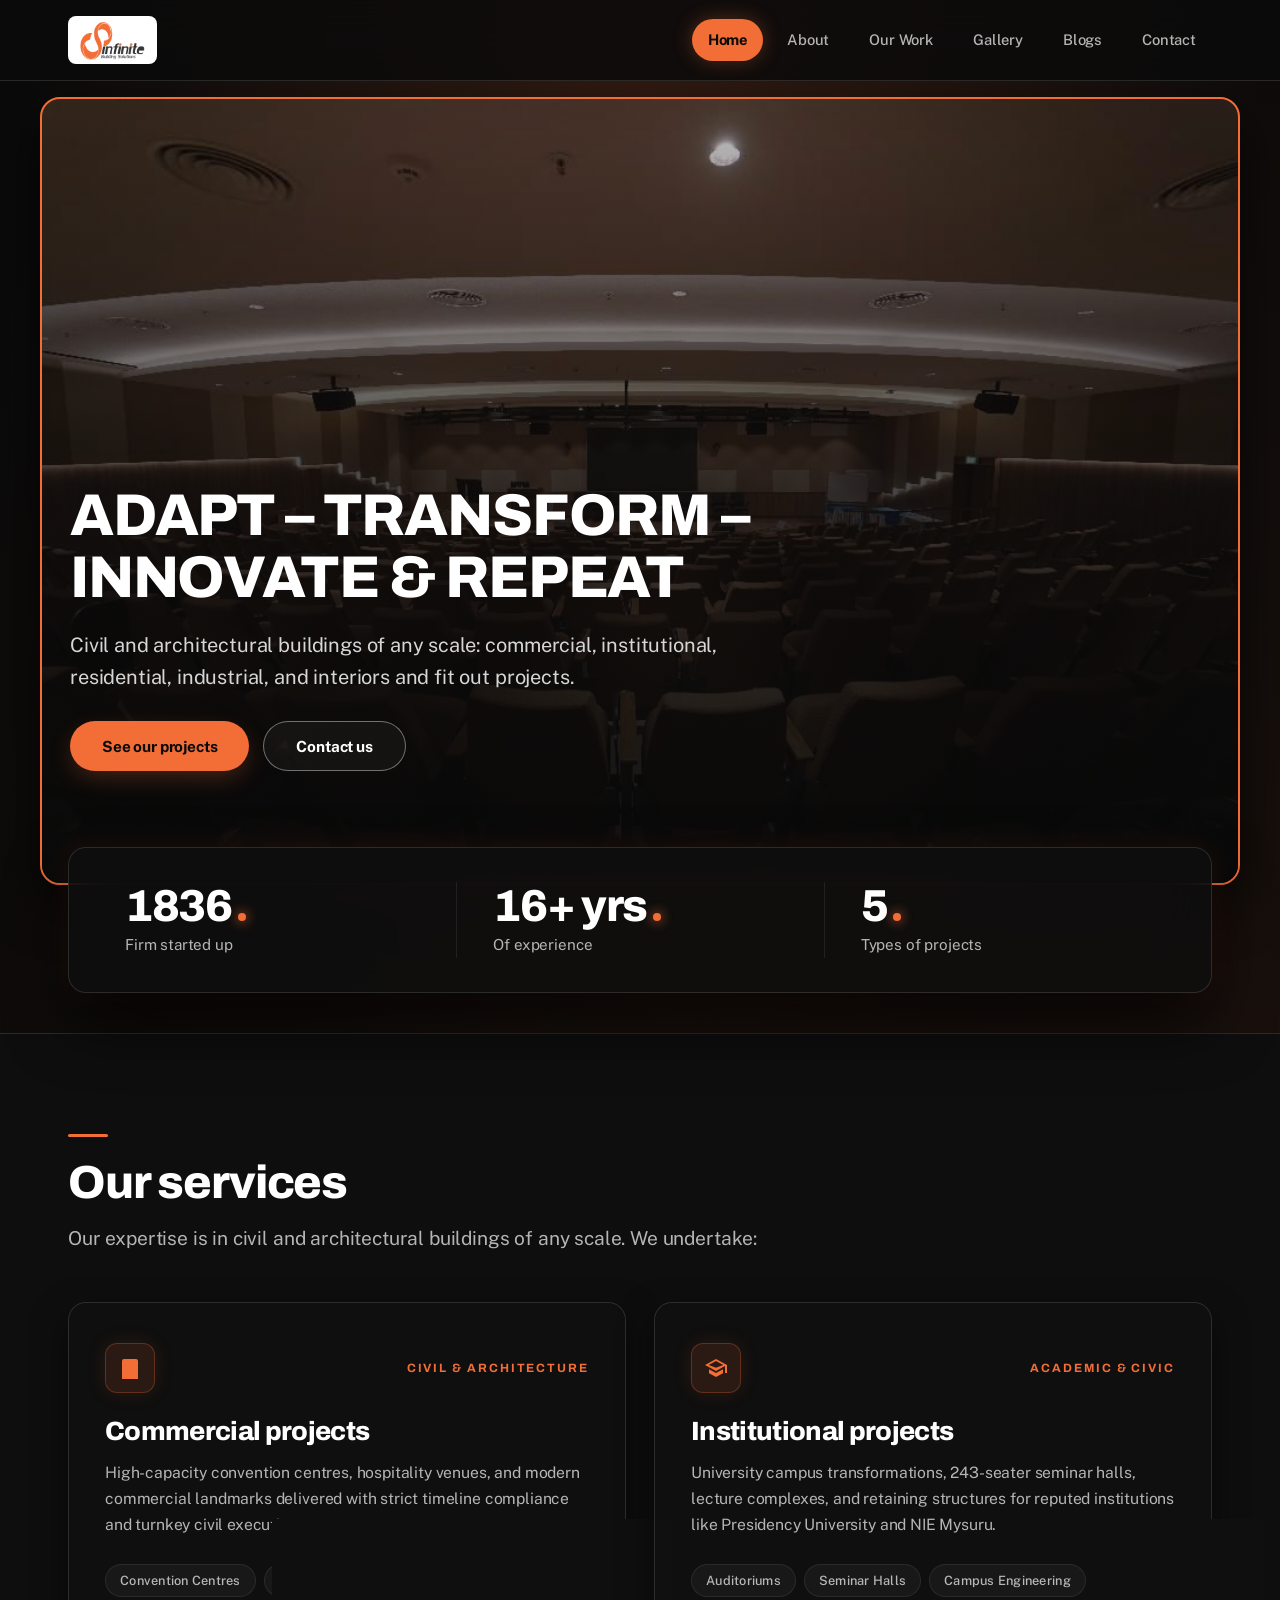
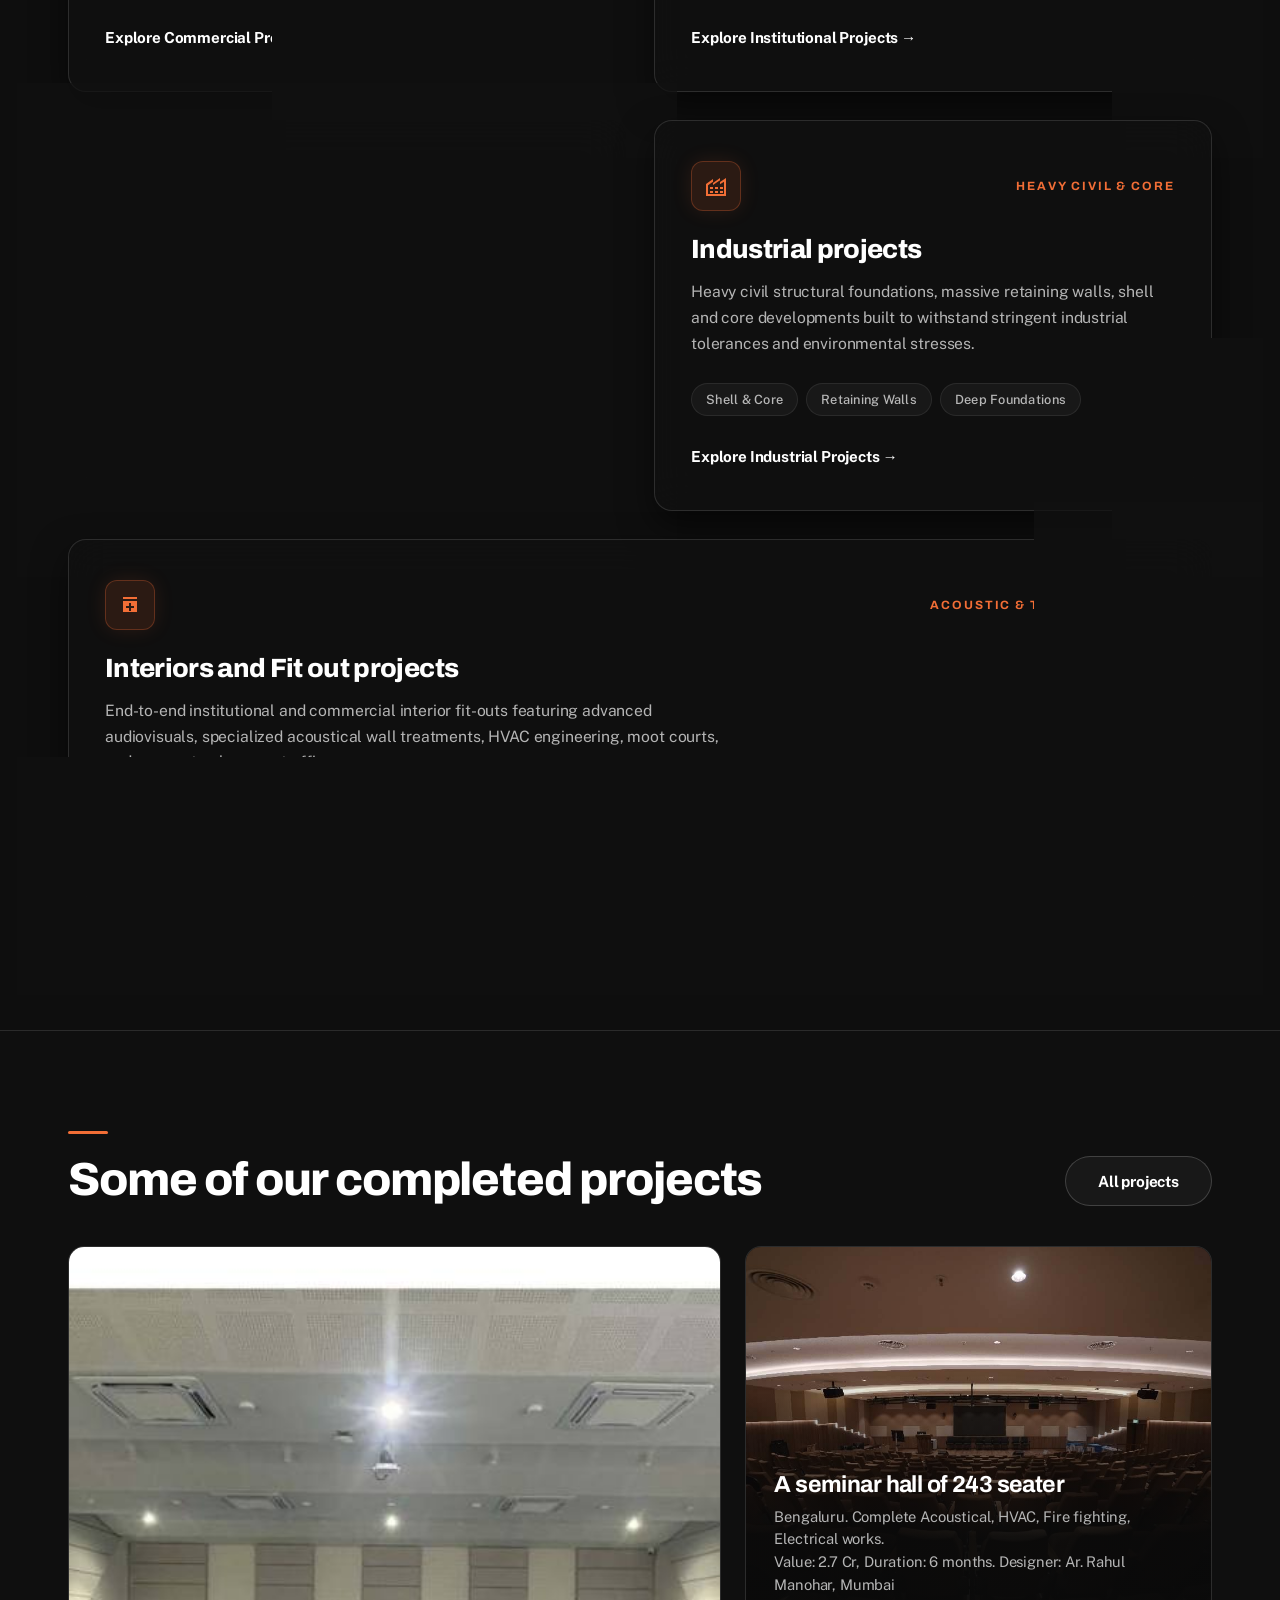
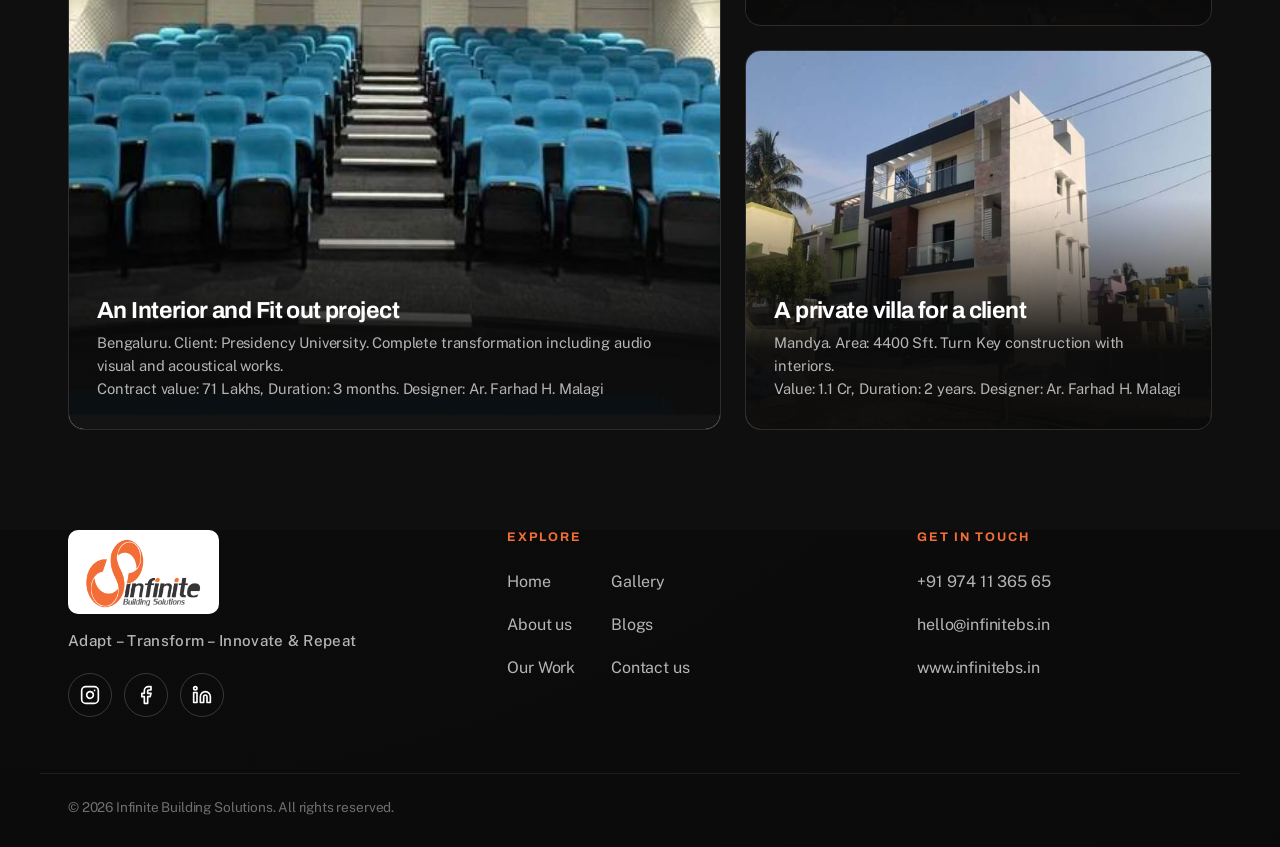
==== commit a0ce802c: "colour changes." ====
--- a/index.html
+++ b/index.html
@@ -91,7 +91,16 @@
 <div class="sec" style="background:var(--st)"><div class="w"><div class="hd"><h2>Some of our completed projects</h2><a class="btn ghost" href="our-work.html">All projects</a></div><div class="peek" id="peek"></div></div></div>
 </section>
 </main>
-<footer><div class="w"><div><img src="images/logo.png" alt="Infinite Building Solutions"></div>
-<div><a href="index.html">Home</a><a href="about.html">About us</a><a href="our-work.html">Our Work</a><a href="gallery.html">Gallery</a><a href="blogs.html">Blogs</a><a href="contact.html">Contact us</a></div><div><a href="tel:+919741136565">+91 974 11 365 65</a><a href="mailto:hello@infinitebs.in">hello@infinitebs.in</a><a href="https://www.infinitebs.in">www.infinitebs.in</a></div></div></footer>
+<footer><div class="w ft">
+<div class="ft-brand"><img src="images/logo.png" alt="Infinite Building Solutions"><p class="ft-tag">Adapt – Transform – Innovate &amp; Repeat</p>
+<!-- TODO: replace each href="#" below with the real Instagram, Facebook and LinkedIn page URLs once the accounts are ready -->
+<div class="ft-social"><a href="#" target="_blank" rel="noopener noreferrer" aria-label="Infinite Building Solutions on Instagram"><svg viewBox="0 0 24 24" fill="none" stroke="currentColor" stroke-width="2" stroke-linecap="round" stroke-linejoin="round" aria-hidden="true"><rect x="2" y="2" width="20" height="20" rx="5" ry="5"/><path d="M16 11.37A4 4 0 1 1 12.63 8 4 4 0 0 1 16 11.37z"/><line x1="17.5" y1="6.5" x2="17.51" y2="6.5"/></svg></a>
+<a href="#" target="_blank" rel="noopener noreferrer" aria-label="Infinite Building Solutions on Facebook"><svg viewBox="0 0 24 24" fill="none" stroke="currentColor" stroke-width="2" stroke-linecap="round" stroke-linejoin="round" aria-hidden="true"><path d="M18 2h-3a5 5 0 0 0-5 5v3H7v4h3v8h4v-8h3l1-4h-4V7a1 1 0 0 1 1-1h3z"/></svg></a>
+<a href="#" target="_blank" rel="noopener noreferrer" aria-label="Infinite Building Solutions on LinkedIn"><svg viewBox="0 0 24 24" fill="none" stroke="currentColor" stroke-width="2" stroke-linecap="round" stroke-linejoin="round" aria-hidden="true"><path d="M16 8a6 6 0 0 1 6 6v7h-4v-7a2 2 0 0 0-2-2 2 2 0 0 0-2 2v7h-4v-7a6 6 0 0 1 6-6z"/><rect x="2" y="9" width="4" height="12"/><circle cx="4" cy="4" r="2"/></svg></a>
+</div></div>
+<div><span class="ft-h">Explore</span><div class="ft-links"><a href="index.html">Home</a><a href="about.html">About us</a><a href="our-work.html">Our Work</a><a href="gallery.html">Gallery</a><a href="blogs.html">Blogs</a><a href="contact.html">Contact us</a></div></div>
+<div><span class="ft-h">Get in touch</span><div class="ft-contact"><a href="tel:+919741136565">+91 974 11 365 65</a><a href="mailto:hello@infinitebs.in">hello@infinitebs.in</a><a href="https://www.infinitebs.in">www.infinitebs.in</a></div></div>
+</div>
+<div class="w ft-bar">© 2026 Infinite Building Solutions. All rights reserved.</div></footer>
 <script src="js/script.js" defer></script>
 </body></html>
--- a/css/style.css
+++ b/css/style.css
@@ -1,168 +1,786 @@
-:root{--or:#f26e36;--am:#f9a51a;--bg:#0f1318;--fg:#f1f5f9;--mut:#94a3b8;--st:#161c23;--st2:#1f2732;--ln:#28323e;--pe:#0b0f14;--dk:#070a0e;--br:#141a21;--ink:#070a0e;--card-bg:#151a22;--card-border:#242e3a;--card-hover:#1c232d;box-sizing:border-box;padding-top:env(safe-area-inset-top,0px);padding-bottom:env(safe-area-inset-bottom,0px);color-scheme:dark}
-html{scroll-padding-top:env(safe-area-inset-top,0px);scroll-behavior:smooth}
-*,*::before,*::after{box-sizing:inherit}
-body{margin:0;background:var(--bg);color:var(--fg);font:400 17px/1.65 "Public Sans",system-ui,-apple-system,sans-serif;overflow-x:clip}
-body::before{content:"";position:fixed;inset:0 0 auto;height:env(safe-area-inset-top,0px);background:var(--bg);z-index:10}
-h1,h2,h3{font-family:"Archivo","Public Sans",system-ui,sans-serif;line-height:1.1;margin:0;letter-spacing:-.01em}
-h1{font-size:clamp(2.4rem,6vw,4.8rem);font-weight:800}
-h2{font-size:clamp(1.8rem,3.8vw,2.8rem);font-weight:800}
-h3{font-size:1.3rem;font-weight:600}
-p{margin:0 0 1em;max-width:64ch}
-a{color:inherit}
-:focus-visible{outline:3px solid var(--or);outline-offset:3px}
-.w{max-width:1180px;margin:0 auto;padding:0 24px}
-
-/* Header & Navigation */
-header{position:sticky;top:env(safe-area-inset-top,0px);z-index:20;background:rgba(15,19,24,0.96);backdrop-filter:blur(14px);border-bottom:1px solid var(--ln)}
-.nav{display:flex;align-items:center;justify-content:space-between;gap:16px;padding:12px 24px;max-width:1180px;margin:0 auto}
-.nav img{height:52px;display:block;background:#fff;border-radius:8px;padding:4px 10px}
-nav{display:flex;gap:6px;align-items:center;flex-wrap:wrap}
-nav a{text-decoration:none;padding:8px 14px;border-radius:99px;font-weight:500;font-size:.95rem;color:#e2e8f0;transition:all .2s ease}
-nav a:hover{background:var(--st);color:#fff}
-nav a.on{background:var(--or);color:#0a0d10;font-weight:700}
-
-.btn{display:inline-block;background:linear-gradient(90deg,var(--or),var(--am));color:#0d1117;font-weight:700;padding:14px 28px;border-radius:99px;text-decoration:none;border:0;font:700 1rem "Public Sans",sans-serif;cursor:pointer;transition:transform .2s ease,filter .2s ease}
-.btn:hover{filter:brightness(1.1);transform:translateY(-2px)}
-.btn.ghost{background:transparent;color:var(--fg);box-shadow:inset 0 0 0 2px var(--fg)}
-.btn.ghost:hover{background:rgba(255,255,255,0.08)}
-.btn.lt{color:#fff;box-shadow:inset 0 0 0 2px #fff}
-
-.pg{display:none}.pg.on{display:block}
-.cta{display:flex;gap:12px;flex-wrap:wrap}
-
-/* Banners / Hero */
-.bn{position:relative;margin:16px;border:5px solid var(--or);border-radius:120px 14px 14px 14px;min-height:46vh;display:flex;align-items:flex-end;color:#fff;background:var(--pe) center/cover no-repeat;overflow:hidden}
-.bn::before{content:"";position:absolute;inset:0;background:linear-gradient(100deg,rgba(7,10,14,0.92) 0%,rgba(7,10,14,0.72) 50%,rgba(7,10,14,0.3) 100%)}
-.bn::after{content:"";position:absolute;inset:0;background:radial-gradient(80% 60% at 100% 100%,rgba(249,165,26,0.35),transparent 65%);mix-blend-mode:screen}
-.bn .w{position:relative;width:100%;padding-top:120px;padding-bottom:56px;z-index:1}
-.bn.tall{min-height:84vh}
-.bn h1{max-width:16ch;text-transform:uppercase;line-height:1.04}
-.bn p{color:#e2e8f0;font-size:1.2rem;margin:20px 0 28px;max-width:54ch}
-
-.bn.i1{background-image:url(../images/hero-home.jpg)}
-.bn.i2{background-image:url(../images/hero-work.jpg)}
-.bn.i3{background-image:url(../images/hero-about.jpg)}
-.bn.i4{background-image:url(../images/hero-contact.jpg)}
-.bn.i5{background-image:url(../images/oman.jpg)}
-
-/* Stats Bar (3 items, Manpower removed) */
-.stats{display:grid;grid-template-columns:repeat(3,1fr);background:#141920;color:var(--fg);border:1px solid var(--ln);border-radius:14px;margin-top:-48px;position:relative;z-index:2;box-shadow:0 18px 45px rgba(0,0,0,0.55);padding:26px 12px}
-.stats div{padding:0 26px;border-left:1px solid var(--ln);font-size:.95rem;color:var(--mut)}
-.stats div:first-child{border:0}
-.stats b{display:block;font:800 2.2rem "Archivo",sans-serif;color:var(--or);margin-bottom:2px}
-
-/* Sections */
-.sec{padding:84px 0}
-.sec h2::before{content:"";display:block;width:56px;height:5px;background:linear-gradient(90deg,var(--or),var(--am));margin-bottom:18px}
-.dark{background:linear-gradient(180deg,#11161d,#0a0e13);color:#f1f5f9}
-.dark .lead{color:#cbd5e1;max-width:62ch;font-size:1.15rem}
-.mut{color:var(--mut)}
-
-/* Swachh Pukhar Style Service Cards */
-.sp-grid{display:grid;grid-template-columns:repeat(2,1fr);gap:24px;margin-top:40px}
-.sp-card{background:var(--card-bg);border:1px solid var(--card-border);border-radius:20px;padding:32px 30px;display:flex;flex-direction:column;transition:transform .3s ease,border-color .3s ease,box-shadow .3s ease,background .3s ease;position:relative}
-.sp-card:hover{transform:translateY(-6px);border-color:rgba(242,110,54,0.5);background:var(--card-hover);box-shadow:0 16px 36px rgba(0,0,0,0.45)}
-.sp-top{display:flex;align-items:center;justify-content:space-between;margin-bottom:20px}
-.sp-icon{width:48px;height:48px;border-radius:14px;background:rgba(242,110,54,0.14);color:var(--or);display:flex;align-items:center;justify-content:center}
-.sp-icon svg{width:24px;height:24px;fill:currentColor}
-.sp-eyebrow{font:700 .78rem "Archivo",sans-serif;letter-spacing:.12em;text-transform:uppercase;color:var(--or)}
-.sp-title{font-size:1.55rem;font-weight:700;margin:0 0 12px;color:#fff}
-.sp-desc{color:#cbd5e1;font-size:.96rem;line-height:1.6;margin:0 0 24px;flex-grow:1}
-.sp-tags{display:flex;flex-wrap:wrap;gap:8px;margin-bottom:24px}
-.sp-pill{font-size:.8rem;font-weight:500;color:#94a3b8;background:rgba(255,255,255,0.04);border:1px solid var(--ln);padding:4px 12px;border-radius:99px;white-space:nowrap}
-.sp-link{display:inline-flex;align-items:center;gap:8px;color:var(--or);font-weight:600;font-size:.95rem;text-decoration:none;margin-top:auto;transition:gap .2s ease,color .2s ease}
-.sp-link:hover{gap:12px;color:#ff8b59}
-
-/* Project Cards & Grid */
-.hd{display:flex;justify-content:space-between;align-items:flex-end;gap:24px;flex-wrap:wrap;margin-bottom:36px}
-.filters{display:flex;gap:10px;flex-wrap:wrap;margin-bottom:36px}
-.filters button{font:600 .95rem "Public Sans",sans-serif;background:var(--st);color:var(--fg);border:1.5px solid var(--ln);padding:10px 22px;border-radius:99px;cursor:pointer;transition:all .2s ease}
-.filters button:hover{border-color:var(--or);color:var(--or)}
-.filters button[aria-pressed=true]{background:var(--or);color:#0a0d10;border-color:var(--or);font-weight:700}
-.grid{display:grid;grid-template-columns:repeat(auto-fill,minmax(320px,1fr));gap:24px}
-
-.card{position:relative;min-height:360px;color:#fff;background:#151a22;border:1px solid var(--card-border);border-radius:6px 6px 6px 48px;overflow:hidden;display:flex;flex-direction:column;justify-content:flex-end;isolation:isolate;transition:transform .35s ease,border-radius .45s ease,box-shadow .35s ease}
-.card:hover{transform:translateY(-8px);border-radius:48px 6px 48px 6px;border-color:rgba(242,110,54,0.4);box-shadow:0 18px 40px rgba(0,0,0,0.5)}
-.card img,.tile{position:absolute;inset:0;width:100%;height:100%;object-fit:cover;z-index:-1;transition:transform 1.2s ease}
-.card:hover img{transform:scale(1.06)}
-.tile{font-size:2.6rem;align-items:flex-start;padding:24px;background-color:#1c2430;background-image:linear-gradient(135deg,transparent 62%,var(--or) 62%);display:flex}
-.card .b{position:relative;margin-top:auto;width:100%;padding:90px 24px 24px;background:linear-gradient(transparent 0%,rgba(10,14,19,0.95) 60%)}
-.card h3{color:#fff;font-size:1.4rem;margin-bottom:8px}
-.card small{color:#cbd5e1;display:block;font-size:.9rem;line-height:1.5}
-.tag{display:inline-block;font-size:.8rem;font-weight:700;background:var(--or);color:#0a0d10;padding:2px 10px;border-radius:99px;margin-bottom:10px}
-
-.peek{display:grid;grid-template-columns:1.4fr 1fr;grid-template-rows:auto auto;gap:22px}
-.peek .a{grid-row:span 2;min-height:640px}
-
-/* Abroad Gallery */
-.gal{columns:3 260px;column-gap:16px;margin-top:36px}
-.gal img{width:100%;display:block;margin:0 0 16px;border-radius:8px 8px 8px 36px;break-inside:avoid;border:1px solid var(--ln);transition:transform .3s ease}
-.gal img:hover{transform:scale(1.02)}
-
-/* Dedicated Gallery Page */
-.gal-grid{display:grid;grid-template-columns:repeat(auto-fill,minmax(320px,1fr));gap:24px;margin-top:28px}
-.gal-item{background:var(--card-bg);border:1px solid var(--card-border);border-radius:16px;overflow:hidden;transition:transform .3s ease,border-color .3s ease,box-shadow .3s ease;display:flex;flex-direction:column}
-.gal-item:hover{transform:translateY(-5px);border-color:var(--or);box-shadow:0 16px 36px rgba(0,0,0,0.5)}
-.gal-item img{width:100%;aspect-ratio:16/11;object-fit:cover;display:block}
-.gal-body{padding:18px 20px 20px}
-.gal-tag{display:inline-block;font-size:.75rem;font-weight:700;text-transform:uppercase;letter-spacing:.08em;color:var(--or);margin-bottom:6px}
-.gal-body h3{font-size:1.18rem;font-weight:700;margin:0 0 4px;color:#fff}
-.gal-body p{color:var(--mut);font-size:.88rem;margin:0}
-
-/* Blog Page */
-.blog-grid{display:grid;grid-template-columns:repeat(auto-fit,minmax(330px,1fr));gap:28px;margin-top:32px}
-.blog-card{background:var(--card-bg);border:1px solid var(--card-border);border-radius:20px;padding:34px 30px;display:flex;flex-direction:column;transition:transform .3s ease,border-color .3s ease,box-shadow .3s ease}
-.blog-card:hover{transform:translateY(-6px);border-color:rgba(242,110,54,0.5);box-shadow:0 18px 40px rgba(0,0,0,0.5)}
-.blog-meta-top{display:flex;justify-content:space-between;align-items:center;margin-bottom:16px;font-size:.82rem}
-.blog-badge{color:var(--or);font-weight:700;letter-spacing:.08em;text-transform:uppercase}
-.blog-time{color:var(--mut)}
-.blog-card h2{font-size:1.45rem;font-weight:700;line-height:1.3;margin:0 0 14px;color:#fff}
-.blog-card h2::before{display:none!important}
-.blog-desc{color:#cbd5e1;font-size:.95rem;line-height:1.65;margin-bottom:24px;flex-grow:1}
-.blog-footer{border-top:1px solid var(--ln);padding-top:18px;display:flex;justify-content:space-between;align-items:center;font-size:.88rem;color:var(--mut)}
-.blog-author{color:#e2e8f0;font-weight:600}
-
-/* About & Contact */
-.two{display:grid;grid-template-columns:1fr 1fr;gap:56px}
-.facts{display:grid;grid-template-columns:1fr 1fr;gap:28px 20px;margin-top:8px}
-.facts b{display:block;font:800 2.2rem "Archivo",sans-serif;color:var(--or)}
-.pc{background:linear-gradient(180deg,#161c23,#0e1318);color:#f1f5f9;border:1px solid var(--ln);border-radius:32px;padding:44px 40px}
-.pc .mut{color:#94a3b8}
-
-form{display:grid;gap:18px}
-label{font-weight:600;font-size:.95rem;display:grid;gap:6px;color:#e2e8f0}
-input,select,textarea{font:inherit;padding:13px 16px;border-radius:10px;border:1.5px solid var(--ln);background:#161c23;color:#fff}
-input:focus,select:focus,textarea:focus{outline:0;border-color:var(--or)}
-.info p{margin-bottom:1.4em}
-.info b{display:block;color:var(--or);font-size:.9rem;text-transform:uppercase;letter-spacing:.05em;margin-bottom:4px}
-
-/* Footer */
-footer{background:#090c10;color:#cbd5e1;padding:56px 0 36px;font-size:.95rem;border-top:3px solid var(--or)}
-footer .w{display:flex;justify-content:space-between;gap:32px;flex-wrap:wrap}
-footer img{height:54px;background:#fff;border-radius:8px;padding:4px 10px}
-footer a{display:block;text-decoration:none;padding:3px 0;color:#cbd5e1;transition:color .2s}
-footer a:hover{color:var(--or)}
-
-/* Mobile Menu */
-.mb{display:none}
-@media(max-width:860px){
-.mb{display:flex;flex-direction:column;align-items:center;justify-content:center;gap:6px;width:48px;height:48px;border:0;border-radius:50%;background:#182028;cursor:pointer}
-.mb span{width:22px;height:2.5px;background:#fff;border-radius:2px;transition:transform .25s,opacity .25s}
-.mb[aria-expanded=true] span:nth-child(1){transform:translateY(8.5px) rotate(45deg)}
-.mb[aria-expanded=true] span:nth-child(2){opacity:0}
-.mb[aria-expanded=true] span:nth-child(3){transform:translateY(-8.5px) rotate(-45deg)}
-header nav{display:none;position:absolute;top:100%;left:0;right:0;flex-direction:column;align-items:stretch;gap:4px;background:#0f1318;padding:16px 24px 24px;border-bottom:3px solid var(--or);box-shadow:0 18px 30px rgba(0,0,0,0.6)}
-header nav.open{display:flex}
-header nav a{padding:14px 16px;font-size:1.1rem;border-radius:10px}
-.two,.peek,.sp-grid{grid-template-columns:1fr}
-.peek .a{grid-row:auto;min-height:360px}
-.stats{grid-template-columns:1fr;gap:18px 0;margin-top:-20px}
-.stats div{border-left:0;border-bottom:1px solid var(--ln);padding:0 14px 14px}
-.stats div:last-child{border-bottom:0;padding-bottom:0}
-.bn{border-radius:60px 12px 12px 12px;margin:12px;min-height:68vh}
-.gal{columns:2 140px;column-gap:10px}
-}
-
-.rv{opacity:0;transform:translateY(30px);transition:opacity .7s,transform .7s}
-.rv.in{opacity:1;transform:none}
-@media(prefers-reduced-motion:reduce){.rv{opacity:1;transform:none;transition:none}}
+/* ==========================================================================
+   Infinite Building Solutions — Architectural Studio Design
+   Color Theme: Dark theme: black, white and Signature Logo Orange (#f26e36)
+   Palette: Rich Dark Espresso to Warm Black, Smoked Coffee Glass, Crisp Ivory & Warm Bronze-Orange
+   ========================================================================== */
+
+:root {
+  /* Black, white and orange palette */
+  --bg: #0a0a0a;                        /* Deep black */
+  --bg-gradient: linear-gradient(180deg, #111111 0%, #0b0b0b 40%, #070707 100%);
+  --bg-alt: #0e0e0e;                    /* Raised black */
+  --bg-card: rgba(17, 17, 17, 0.72);    /* Smoked black glass */
+  --bg-card-hover: rgba(22, 22, 22, 0.9);
+  --st: #0f0f0f;                        /* Section Dark Foundation */
+
+  /* Architectural Hairlines & Borders */
+  --border: rgba(255, 255, 255, 0.08); /* Clean Precision Hairline */
+  --border-warm: rgba(255, 255, 255, 0.12); /* Soft white hairline */
+  --border-hover: rgba(242, 110, 54, 0.65); /* Vibrant Orange Glow Border */
+  --ln: rgba(255, 255, 255, 0.08);
+
+  /* Signature Brand Logo Orange & Warm Accents */
+  --or: #f26e36;                        /* Signature Infinite Logo Orange */
+  --or-bright: #ff8246;                 /* Glowing Orange Highlight */
+  --or-deep: #d8551e;                  /* Deep Warm Terracotta */
+  --or-glow: rgba(242, 110, 54, 0.3);   /* Luminous Ambient Orange Glow */
+  --gold: #e5a968;                      /* Champagne Accent */
+
+  /* Crisp Typography Colors */
+  --fg: #ffffff;                        /* Crisp Off-White */
+  --fg-sec: #b5b5b5;                    /* Neutral light gray */
+  --fg-mut: #929292;                    /* Muted gray */
+
+  box-sizing: border-box;
+  padding-top: env(safe-area-inset-top, 0px);
+  padding-bottom: env(safe-area-inset-bottom, 0px);
+  color-scheme: dark;
+}
+
+html {
+  scroll-padding-top: env(safe-area-inset-top, 0px);
+  scroll-behavior: smooth;
+  background-color: var(--bg);
+}
+
+*, *::before, *::after { box-sizing: inherit; }
+
+body {
+  margin: 0;
+  background-color: var(--bg);
+  background-image: 
+    radial-gradient(ellipse 75% 45% at 50% 0%, rgba(242, 110, 54, 0.16), transparent 65%),
+    radial-gradient(circle at 90% 30%, rgba(218, 95, 39, 0.08), transparent 50%),
+    radial-gradient(circle at 10% 70%, rgba(31, 31, 31, 0.15), transparent 60%);
+  color: var(--fg);
+  font: 400 16px/1.7 "Public Sans", -apple-system, BlinkMacSystemFont, "Segoe UI", Roboto, sans-serif;
+  overflow-x: clip;
+  letter-spacing: -0.01em;
+}
+
+body::before {
+  content: "";
+  position: fixed;
+  inset: 0 0 auto;
+  height: env(safe-area-inset-top, 0px);
+  background: var(--bg);
+  z-index: 10;
+}
+
+/* --------------------------------------------------------------------------
+   Original Architectural Typography Structure
+   -------------------------------------------------------------------------- */
+h1, h2, h3 {
+  font-family: "Archivo", "Public Sans", system-ui, sans-serif;
+  line-height: 1.12;
+  margin: 0;
+  letter-spacing: -0.025em;
+  color: #ffffff;
+}
+
+h1 { font-size: clamp(2.5rem, 6.5vw, 5.2rem); font-weight: 800; }
+h2 { font-size: clamp(1.85rem, 3.8vw, 2.9rem); font-weight: 800; }
+h3 { font-size: 1.35rem; font-weight: 700; }
+p { margin: 0 0 1.2em; max-width: 64ch; color: var(--fg-sec); font-size: 1.05rem; }
+a { color: inherit; text-decoration: none; }
+:focus-visible { outline: 2px solid var(--or); outline-offset: 3px; }
+.w { max-width: 1200px; margin: 0 auto; padding: 0 28px; }
+
+/* --------------------------------------------------------------------------
+   Header & Navigation — Clean Floating Studio Bar
+   -------------------------------------------------------------------------- */
+header {
+  position: sticky;
+  top: env(safe-area-inset-top, 0px);
+  z-index: 30;
+  background: rgba(11, 11, 11, 0.85);
+  backdrop-filter: blur(24px);
+  -webkit-backdrop-filter: blur(24px);
+  border-bottom: 1px solid var(--border-warm);
+  transition: all 0.3s ease;
+}
+
+.nav {
+  display: flex;
+  align-items: center;
+  justify-content: space-between;
+  gap: 20px;
+  padding: 16px 28px;
+  max-width: 1200px;
+  margin: 0 auto;
+}
+
+.nav img {
+  height: 48px;
+  display: block;
+  background: #ffffff;
+  border-radius: 8px;
+  padding: 4px 10px;
+  transition: opacity 0.2s ease;
+}
+
+.nav img:hover { opacity: 0.95; }
+
+nav {
+  display: flex;
+  gap: 8px;
+  align-items: center;
+}
+
+nav a {
+  padding: 8px 16px;
+  border-radius: 99px;
+  font-weight: 500;
+  font-size: 0.92rem;
+  color: #b5b5b5;
+  transition: all 0.2s ease;
+}
+
+nav a:hover {
+  color: #ffffff;
+  background: rgba(255, 255, 255, 0.06);
+}
+
+nav a.on {
+  background: var(--or);
+  color: #0a0a0a;
+  font-weight: 700;
+  box-shadow: 0 0 20px var(--or-glow);
+}
+
+/* --------------------------------------------------------------------------
+   Buttons — Crisp Precision with Signature Logo Orange
+   -------------------------------------------------------------------------- */
+.btn {
+  display: inline-flex;
+  align-items: center;
+  justify-content: center;
+  background: var(--or);
+  color: #0a0a0a;
+  font-weight: 700;
+  padding: 15px 32px;
+  border-radius: 99px;
+  border: 0;
+  font: 700 0.96rem "Public Sans", sans-serif;
+  cursor: pointer;
+  box-shadow: 0 8px 24px -4px var(--or-glow);
+  transition: transform 0.2s ease, filter 0.2s ease, box-shadow 0.2s ease;
+}
+
+.btn:hover {
+  filter: brightness(1.1);
+  transform: translateY(-2px);
+  box-shadow: 0 12px 30px -4px rgba(242, 110, 54, 0.45);
+}
+
+.btn.ghost {
+  background: rgba(255, 255, 255, 0.04);
+  color: #ffffff;
+  border: 1px solid rgba(255, 255, 255, 0.18);
+  box-shadow: none;
+}
+
+.btn.ghost:hover {
+  background: rgba(255, 255, 255, 0.08);
+  border-color: #ffffff;
+}
+
+.btn.lt {
+  color: #ffffff;
+  border: 1px solid rgba(255, 255, 255, 0.4);
+  box-shadow: none;
+}
+
+.btn.lt:hover {
+  background: #ffffff;
+  color: #0a0a0a;
+}
+
+.pg { display: none; }
+.pg.on { display: block; }
+.cta { display: flex; gap: 14px; flex-wrap: wrap; }
+
+/* --------------------------------------------------------------------------
+   Hero Banners — Cinematic Architectural Full Bleed (Espresso/Noir Tone)
+   -------------------------------------------------------------------------- */
+.bn {
+  position: relative;
+  margin: 16px auto;
+  width: calc(100% - 40px);
+  max-width: 1200px;
+  border-radius: 20px;
+  border: 2px solid var(--or);
+  min-height: 50vh;
+  display: flex;
+  align-items: flex-end;
+  color: #ffffff;
+  background: #0c0c0c center/cover no-repeat;
+  overflow: hidden;
+  box-shadow: 0 20px 50px rgba(0, 0, 0, 0.65);
+}
+
+.bn::before {
+  content: "";
+  position: absolute;
+  inset: 0;
+  background: linear-gradient(180deg, rgba(11, 11, 11, 0.25) 0%, rgba(11, 11, 11, 0.75) 50%, rgba(9, 9, 9, 0.98) 100%);
+}
+
+.bn .w {
+  position: relative;
+  width: 100%;
+  padding-top: 140px;
+  padding-bottom: 64px;
+  z-index: 1;
+}
+
+.bn.tall { min-height: calc(100svh - 112px); }
+.bn.tall .w { padding-top: 90px; padding-bottom: 112px; }
+.bn.tall h1 { font-size: clamp(2.2rem, 4.6vw, 4.2rem); max-width: 22ch; }
+.bn.tall p { margin: 20px 0 28px; }
+.bn h1 { max-width: 17ch; text-transform: uppercase; line-height: 1.05; letter-spacing: -0.02em; }
+.bn p { color: #d6d6d6; font-size: 1.25rem; margin: 24px 0 34px; max-width: 56ch; line-height: 1.6; }
+
+.bn.i1 { background-image: url(../images/hero-home.jpg); }
+.bn.i2 { background-image: url(../images/hero-work.jpg); }
+.bn.i3 { background-image: url(../images/hero-about.jpg); }
+.bn.i4 { background-image: url(../images/hero-contact.jpg); }
+.bn.i5 { background-image: url(../images/oman.jpg); }
+
+/* --------------------------------------------------------------------------
+   Stats Bar — Smoked Espresso Metric Ribbon
+   -------------------------------------------------------------------------- */
+.stats {
+  display: grid;
+  grid-template-columns: repeat(3, 1fr);
+  background: rgba(15, 15, 15, 0.85);
+  backdrop-filter: blur(24px);
+  -webkit-backdrop-filter: blur(24px);
+  border: 1px solid var(--border-warm);
+  border-radius: 18px;
+  margin-top: -54px;
+  position: relative;
+  z-index: 2;
+  box-shadow: 0 30px 60px rgba(0, 0, 0, 0.75), 0 0 30px rgba(242, 110, 54, 0.1);
+  padding: 34px 20px;
+}
+
+.stats div {
+  padding: 0 36px;
+  border-left: 1px solid var(--border);
+  font-size: 0.95rem;
+  color: var(--fg-sec);
+  letter-spacing: -0.01em;
+}
+
+.stats div:first-child { border: 0; }
+
+.stats b {
+  display: block;
+  font: 800 2.8rem "Archivo", sans-serif;
+  color: #ffffff;
+  letter-spacing: -0.03em;
+  margin-bottom: 2px;
+  position: relative;
+}
+
+.stats b::after {
+  content: "";
+  display: inline-block;
+  width: 8px;
+  height: 8px;
+  border-radius: 50%;
+  background: var(--or);
+  margin-left: 6px;
+  box-shadow: 0 0 12px var(--or);
+}
+
+/* --------------------------------------------------------------------------
+   Section Layout & Headings
+   -------------------------------------------------------------------------- */
+.sec { padding: 100px 0; }
+
+.sec h2::before {
+  content: "";
+  display: block;
+  width: 40px;
+  height: 3px;
+  background: var(--or);
+  margin-bottom: 20px;
+  border-radius: 2px;
+}
+
+.dark {
+  background: var(--bg-alt);
+  border-block: 1px solid var(--border-warm);
+}
+
+.dark .lead {
+  color: var(--fg-sec);
+  max-width: 62ch;
+  font-size: 1.2rem;
+  line-height: 1.6;
+}
+
+.mut { color: var(--fg-mut); }
+
+/* --------------------------------------------------------------------------
+   Swachh Pukhar Style Service Cards — Smoked black glass & Orange Accents
+   -------------------------------------------------------------------------- */
+.sp-grid {
+  display: grid;
+  grid-template-columns: repeat(2, 1fr);
+  gap: 28px;
+  margin-top: 48px;
+}
+
+.sp-card {
+  background: var(--bg-card);
+  backdrop-filter: blur(20px);
+  -webkit-backdrop-filter: blur(20px);
+  border: 1px solid var(--border-warm);
+  border-radius: 18px;
+  padding: 40px 36px;
+  display: flex;
+  flex-direction: column;
+  transition: transform 0.35s ease, border-color 0.35s ease, box-shadow 0.35s ease, background 0.35s ease;
+  position: relative;
+  box-shadow: 0 14px 34px rgba(0, 0, 0, 0.5);
+}
+
+.sp-card:hover {
+  transform: translateY(-6px);
+  border-color: var(--border-hover);
+  background: var(--bg-card-hover);
+  box-shadow: 0 24px 50px rgba(0, 0, 0, 0.75), 0 0 30px var(--or-glow);
+}
+
+.sp-top {
+  display: flex;
+  align-items: center;
+  justify-content: space-between;
+  margin-bottom: 24px;
+}
+
+.sp-icon {
+  width: 50px;
+  height: 50px;
+  border-radius: 12px;
+  background: rgba(242, 110, 54, 0.12);
+  color: var(--or);
+  display: flex;
+  align-items: center;
+  justify-content: center;
+  border: 1px solid rgba(242, 110, 54, 0.28);
+  box-shadow: 0 0 20px rgba(242, 110, 54, 0.12);
+}
+
+.sp-icon svg {
+  width: 24px;
+  height: 24px;
+  fill: currentColor;
+}
+
+.sp-eyebrow {
+  font: 700 0.75rem "Archivo", sans-serif;
+  letter-spacing: 0.16em;
+  text-transform: uppercase;
+  color: var(--or);
+}
+
+.sp-title {
+  font-size: 1.65rem;
+  font-weight: 800;
+  margin: 0 0 14px;
+  color: #ffffff;
+}
+
+.sp-desc {
+  color: var(--fg-sec);
+  font-size: 0.98rem;
+  line-height: 1.65;
+  margin: 0 0 26px;
+  flex-grow: 1;
+}
+
+.sp-tags {
+  display: flex;
+  flex-wrap: wrap;
+  gap: 8px;
+  margin-bottom: 28px;
+}
+
+.sp-pill {
+  font-size: 0.8rem;
+  font-weight: 500;
+  color: #b8b8b8;
+  background: rgba(255, 255, 255, 0.04);
+  border: 1px solid var(--border);
+  padding: 5px 14px;
+  border-radius: 99px;
+  white-space: nowrap;
+  letter-spacing: 0.02em;
+}
+
+.sp-card:hover .sp-pill {
+  border-color: rgba(242, 110, 54, 0.25);
+  color: #ffffff;
+}
+
+.sp-link {
+  display: inline-flex;
+  align-items: center;
+  gap: 8px;
+  color: #ffffff;
+  font-weight: 700;
+  font-size: 0.95rem;
+  text-decoration: none;
+  margin-top: auto;
+  transition: gap 0.25s ease, color 0.25s ease;
+}
+
+.sp-link:hover {
+  gap: 14px;
+  color: var(--or);
+}
+
+/* --------------------------------------------------------------------------
+   Project Portfolio — Clean Minimalist Architectural Framing
+   -------------------------------------------------------------------------- */
+.hd {
+  display: flex;
+  justify-content: space-between;
+  align-items: flex-end;
+  gap: 24px;
+  flex-wrap: wrap;
+  margin-bottom: 40px;
+}
+
+.filters {
+  display: flex;
+  gap: 10px;
+  flex-wrap: wrap;
+  margin-bottom: 40px;
+}
+
+.filters button {
+  font: 600 0.92rem "Public Sans", sans-serif;
+  background: rgba(255, 255, 255, 0.03);
+  color: #b5b5b5;
+  border: 1px solid var(--border);
+  padding: 10px 22px;
+  border-radius: 99px;
+  cursor: pointer;
+  transition: all 0.25s ease;
+}
+
+.filters button:hover {
+  border-color: rgba(242, 110, 54, 0.4);
+  color: #ffffff;
+}
+
+.filters button[aria-pressed=true] {
+  background: var(--or);
+  color: #0a0a0a;
+  border-color: var(--or);
+  font-weight: 700;
+  box-shadow: 0 4px 20px var(--or-glow);
+}
+
+.grid {
+  display: grid;
+  grid-template-columns: repeat(auto-fill, minmax(340px, 1fr));
+  gap: 28px;
+}
+
+/* UNIFORM ANIMATION SPEED & SHAPE TRANSFORMATION (Matched 1.1s) */
+.card {
+  position: relative;
+  min-height: 380px;
+  color: #fff;
+  background: #0f0f0f;
+  border: 1px solid var(--border-warm);
+  border-radius: 16px;
+  overflow: hidden;
+  display: flex;
+  flex-direction: column;
+  justify-content: flex-end;
+  isolation: isolate;
+  transition: transform 1.1s cubic-bezier(0.2, 0.8, 0.2, 1), 
+              border-radius 1.1s cubic-bezier(0.2, 0.8, 0.2, 1), 
+              border-color 0.4s ease, 
+              box-shadow 0.4s ease;
+}
+
+.card:hover {
+  transform: translateY(-8px);
+  border-radius: 24px;
+  border-color: var(--border-hover);
+  box-shadow: 0 24px 50px rgba(0, 0, 0, 0.8), 0 0 30px var(--or-glow);
+}
+
+.card img, .tile {
+  position: absolute;
+  inset: 0;
+  width: 100%;
+  height: 100%;
+  object-fit: cover;
+  z-index: -1;
+  transition: transform 1.1s cubic-bezier(0.2, 0.8, 0.2, 1);
+}
+
+.card:hover img { transform: scale(1.08); }
+
+.tile {
+  font-size: 2.6rem;
+  align-items: flex-start;
+  padding: 28px;
+  background-color: #111111;
+  background-image: linear-gradient(135deg, transparent 65%, var(--or) 65%);
+  display: flex;
+}
+
+.card .b {
+  position: relative;
+  margin-top: auto;
+  width: 100%;
+  padding: 100px 28px 28px;
+  background: linear-gradient(transparent 0%, rgba(10, 10, 10, 0.96) 65%);
+}
+
+.card h3 { color: #ffffff; font-size: 1.45rem; margin-bottom: 8px; font-weight: 700; }
+.card small { color: #b5b5b5; display: block; font-size: 0.92rem; line-height: 1.55; }
+
+.tag {
+  display: inline-block;
+  font-size: 0.78rem;
+  font-weight: 700;
+  background: var(--or);
+  color: #0a0a0a;
+  padding: 3px 12px;
+  border-radius: 99px;
+  margin-bottom: 12px;
+  letter-spacing: 0.04em;
+  text-transform: uppercase;
+}
+
+.peek {
+  display: grid;
+  grid-template-columns: 1.4fr 1fr;
+  grid-template-rows: auto auto;
+  gap: 24px;
+}
+
+.peek .a { grid-row: span 2; min-height: 640px; }
+
+/* --------------------------------------------------------------------------
+   Abroad Gallery — Uniform Shape Changing & Zoom Speed
+   -------------------------------------------------------------------------- */
+.gal {
+  columns: 3 280px;
+  column-gap: 20px;
+  margin-top: 40px;
+}
+
+.gal img {
+  width: 100%;
+  display: block;
+  margin: 0 0 20px;
+  border-radius: 16px;
+  break-inside: avoid;
+  border: 1px solid var(--border-warm);
+  box-shadow: 0 12px 30px rgba(0, 0, 0, 0.55);
+  transition: transform 1.1s cubic-bezier(0.2, 0.8, 0.2, 1), 
+              border-radius 1.1s cubic-bezier(0.2, 0.8, 0.2, 1), 
+              border-color 0.4s ease, 
+              box-shadow 0.4s ease;
+}
+
+.gal img:hover {
+  transform: scale(1.04) translateY(-4px);
+  border-radius: 24px;
+  border-color: var(--border-hover);
+  box-shadow: 0 20px 45px rgba(0, 0, 0, 0.75), 0 0 25px var(--or-glow);
+}
+
+/* --------------------------------------------------------------------------
+   Dedicated Gallery Page
+   -------------------------------------------------------------------------- */
+.gal-grid {
+  display: grid;
+  grid-template-columns: repeat(auto-fill, minmax(340px, 1fr));
+  gap: 28px;
+  margin-top: 40px;
+}
+
+.gal-item {
+  background: var(--bg-card);
+  backdrop-filter: blur(16px);
+  border: 1px solid var(--border-warm);
+  border-radius: 16px;
+  overflow: hidden;
+  box-shadow: 0 14px 35px rgba(0, 0, 0, 0.5);
+  transition: transform 1.1s cubic-bezier(0.2, 0.8, 0.2, 1), 
+              border-radius 1.1s cubic-bezier(0.2, 0.8, 0.2, 1), 
+              border-color 0.4s ease, 
+              box-shadow 0.4s ease;
+}
+
+.gal-item:hover {
+  transform: translateY(-8px);
+  border-radius: 24px;
+  border-color: var(--border-hover);
+  box-shadow: 0 24px 50px rgba(0, 0, 0, 0.75), 0 0 30px var(--or-glow);
+}
+
+.gal-item img {
+  width: 100%;
+  aspect-ratio: 16/11;
+  object-fit: cover;
+  display: block;
+  transition: transform 1.1s cubic-bezier(0.2, 0.8, 0.2, 1);
+}
+
+.gal-item:hover img { transform: scale(1.07); }
+.gal-body { padding: 22px 24px 24px; }
+
+.gal-tag {
+  display: inline-block;
+  font-size: 0.75rem;
+  font-weight: 700;
+  text-transform: uppercase;
+  letter-spacing: 0.12em;
+  color: var(--or);
+  margin-bottom: 6px;
+}
+
+.gal-body h3 { font-size: 1.25rem; font-weight: 700; margin: 0 0 4px; color: #fff; }
+.gal-body p { color: var(--fg-sec); font-size: 0.92rem; margin: 0; }
+
+/* --------------------------------------------------------------------------
+   Blog Section
+   -------------------------------------------------------------------------- */
+.blog-grid {
+  display: grid;
+  grid-template-columns: repeat(auto-fit, minmax(340px, 1fr));
+  gap: 30px;
+  margin-top: 40px;
+}
+
+.blog-card {
+  background: var(--bg-card);
+  backdrop-filter: blur(14px);
+  border: 1px solid var(--border-warm);
+  border-radius: 18px;
+  padding: 38px 34px;
+  display: flex;
+  flex-direction: column;
+  box-shadow: 0 16px 40px rgba(0, 0, 0, 0.5);
+  transition: transform 0.35s ease, border-color 0.35s ease, box-shadow 0.35s ease;
+}
+
+.blog-card:hover {
+  transform: translateY(-6px);
+  border-color: var(--border-hover);
+  box-shadow: 0 24px 50px rgba(0, 0, 0, 0.7), 0 0 30px var(--or-glow);
+}
+
+.blog-meta-top {
+  display: flex;
+  justify-content: space-between;
+  align-items: center;
+  margin-bottom: 20px;
+  font-size: 0.82rem;
+}
+
+.blog-badge {
+  color: var(--or);
+  font-weight: 700;
+  letter-spacing: 0.12em;
+  text-transform: uppercase;
+}
+
+.blog-time { color: var(--fg-mut); }
+.blog-card h2 { font-size: 1.55rem; font-weight: 700; line-height: 1.35; margin: 0 0 16px; color: #fff; }
+.blog-card h2::before { display: none !important; }
+.blog-desc { color: var(--fg-sec); font-size: 0.98rem; line-height: 1.7; margin-bottom: 26px; flex-grow: 1; }
+
+.blog-footer {
+  background: #000000;
+  color: #8f8f8f;
+  padding: 72px 0 0;
+  font-size: 0.95rem;
+  border-top: 1px solid var(--border-warm);
+}
+
+.ft { display: grid; grid-template-columns: 1.3fr 1.2fr 1fr; gap: 56px; align-items: start; }
+footer img { height: 84px; width: auto; background: #fff; border-radius: 10px; padding: 6px 14px; display: block; }
+.ft-tag { margin: 16px 0 20px; max-width: none; color: #b5b5b5; font: 500 0.95rem/1.5 "Public Sans", sans-serif; letter-spacing: 0.02em; text-transform: none; }
+.ft-h { display: block; color: var(--or); font: 700 0.78rem "Archivo", sans-serif; letter-spacing: 0.16em; text-transform: uppercase; margin-bottom: 18px; }
+.ft-links { display: grid; grid-template-rows: repeat(3, auto); grid-auto-flow: column; gap: 4px 36px; justify-content: start; }
+.ft-contact { display: grid; gap: 4px; }
+footer a { display: block; padding: 6px 0; color: #b5b5b5; transition: color 0.2s; }
+footer a:hover { color: var(--or); }
+
+.ft-social { display: flex; gap: 12px; }
+.ft-social a { width: 44px; height: 44px; padding: 0; display: flex; align-items: center; justify-content: center; border: 1px solid rgba(255, 255, 255, 0.18); border-radius: 50%; color: #ffffff; transition: background 0.25s ease, border-color 0.25s ease, color 0.25s ease, transform 0.25s ease; }
+.ft-social a svg { width: 20px; height: 20px; }
+.ft-social a:hover { background: var(--or); border-color: var(--or); color: #000000; transform: translateY(-3px); }
+
+.ft-bar { margin-top: 56px; padding-top: 22px; padding-bottom: 28px; border-top: 1px solid var(--border); font-size: 0.85rem; color: #6f6f6f; }
+
+/* --------------------------------------------------------------------------
+   Mobile Navigation
+   -------------------------------------------------------------------------- */
+.mb { display: none; }
+
+@media (max-width: 860px) {
+  .mb {
+    display: flex;
+    flex-direction: column;
+    align-items: center;
+    justify-content: center;
+    gap: 6px;
+    width: 44px;
+    height: 44px;
+    border: 0;
+    border-radius: 50%;
+    background: rgba(255, 255, 255, 0.08);
+    cursor: pointer;
+  }
+  .mb span { width: 20px; height: 2px; background: #fff; border-radius: 2px; transition: transform 0.25s, opacity 0.25s; }
+  .mb[aria-expanded=true] span:nth-child(1) { transform: translateY(8px) rotate(45deg); }
+  .mb[aria-expanded=true] span:nth-child(2) { opacity: 0; }
+  .mb[aria-expanded=true] span:nth-child(3) { transform: translateY(-8px) rotate(-45deg); }
+  header nav {
+    display: none;
+    position: absolute;
+    top: 100%;
+    left: 0;
+    right: 0;
+    flex-direction: column;
+    align-items: stretch;
+    gap: 6px;
+    background: rgba(11, 11, 11, 0.98);
+    backdrop-filter: blur(24px);
+    padding: 20px 24px 28px;
+    border-bottom: 1px solid var(--border-warm);
+    box-shadow: 0 20px 40px rgba(0, 0, 0, 0.85);
+  }
+  header nav.open { display: flex; }
+  header nav a { padding: 14px 16px; font-size: 1.05rem; border-radius: 10px; }
+  .two, .peek, .sp-grid { grid-template-columns: 1fr; }
+  .ft { grid-template-columns: 1fr; gap: 36px; }
+  .peek .a { grid-row: auto; min-height: 380px; }
+  .stats { grid-template-columns: 1fr; gap: 20px 0; margin-top: -20px; padding: 26px 18px; }
+  .stats div { border-left: 0; border-bottom: 1px solid var(--border); padding: 0 10px 18px; }
+  .stats div:last-child { border-bottom: 0; padding-bottom: 0; }
+  .bn { border-radius: 16px; margin: 12px auto; width: calc(100% - 24px); min-height: 65vh; }
+  .gal { columns: 2 140px; column-gap: 12px; }
+  .founder-card { grid-template-columns: 1fr; gap: 32px; padding: 36px 24px; text-align: center; }
+  .founder-quote { border-left: 0; border-top: 2px solid var(--or); padding: 16px 0 0; }
+}
+
+.rv { opacity: 0; transform: translateY(30px); transition: opacity 0.7s, transform 0.7s; }
+.rv.in { opacity: 1; transform: none; }
+@media (prefers-reduced-motion: reduce) { .rv { opacity: 1; transform: none; transition: none; } }
